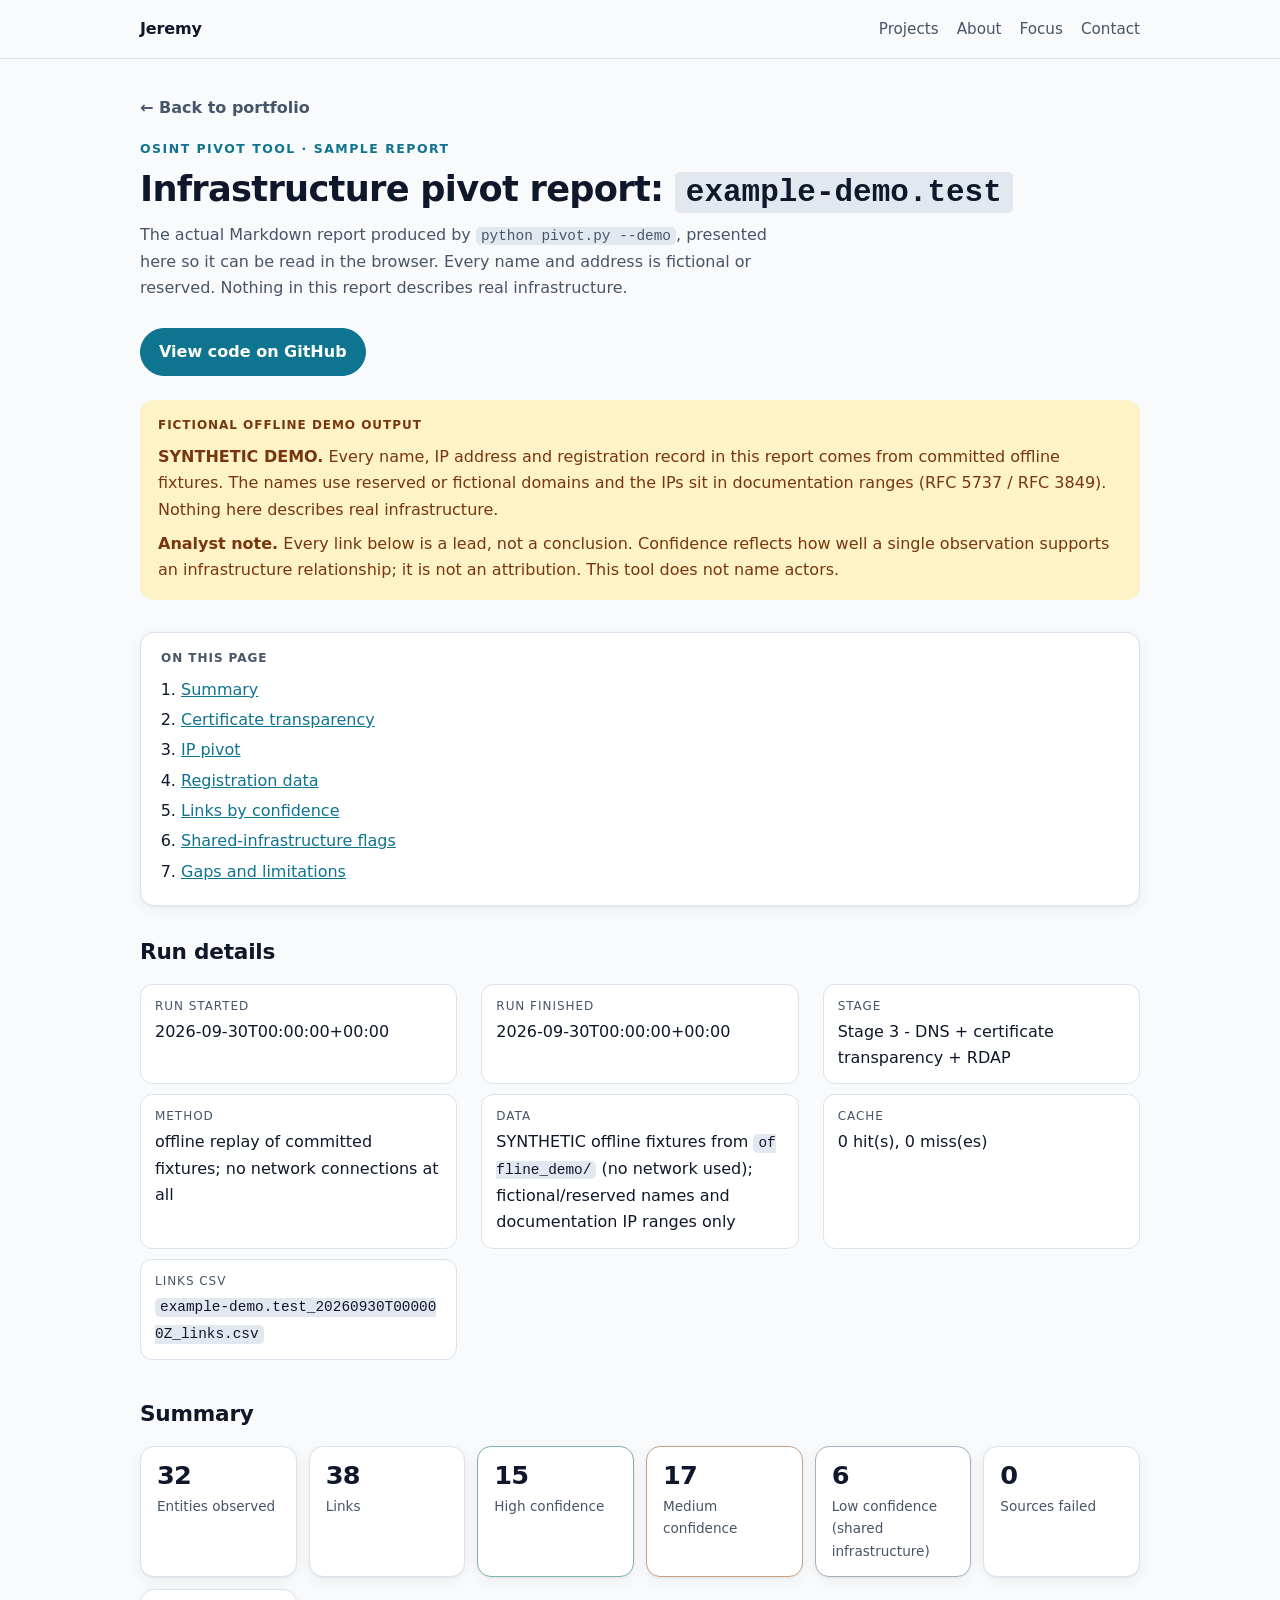
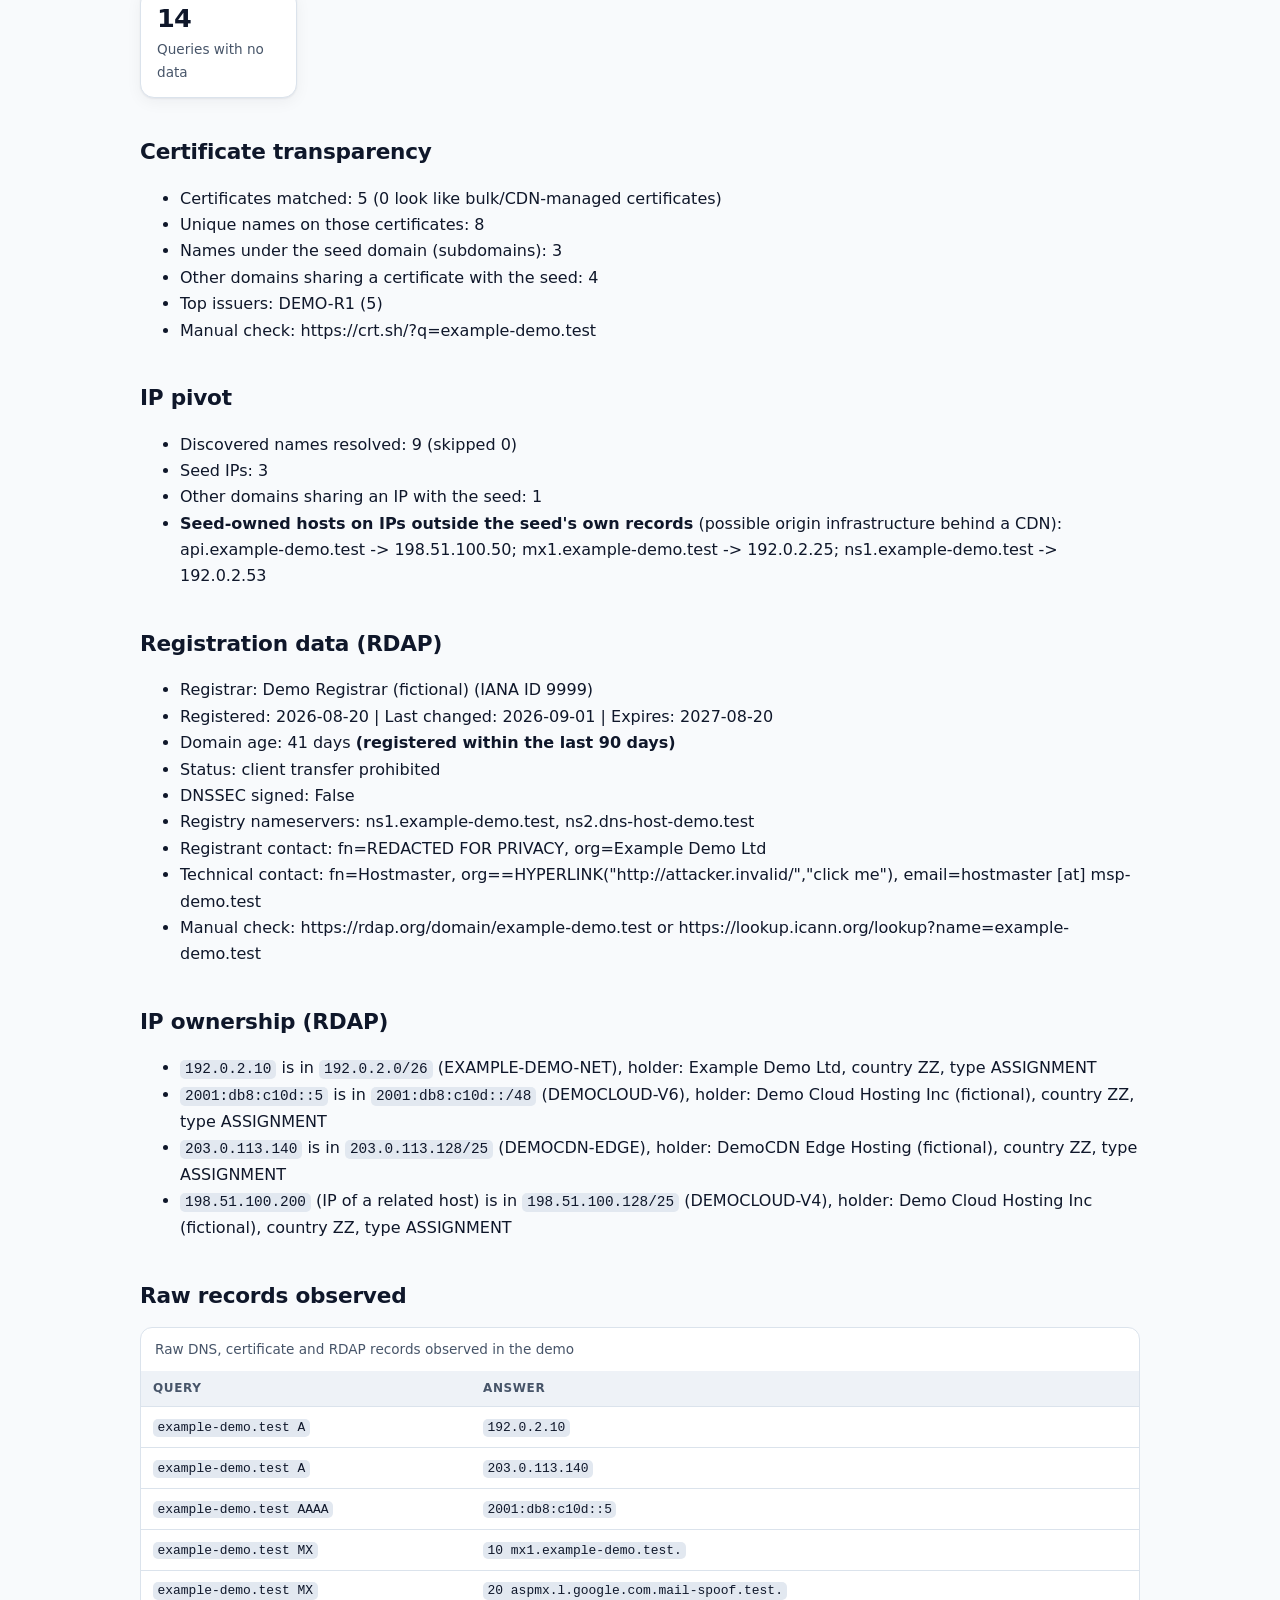
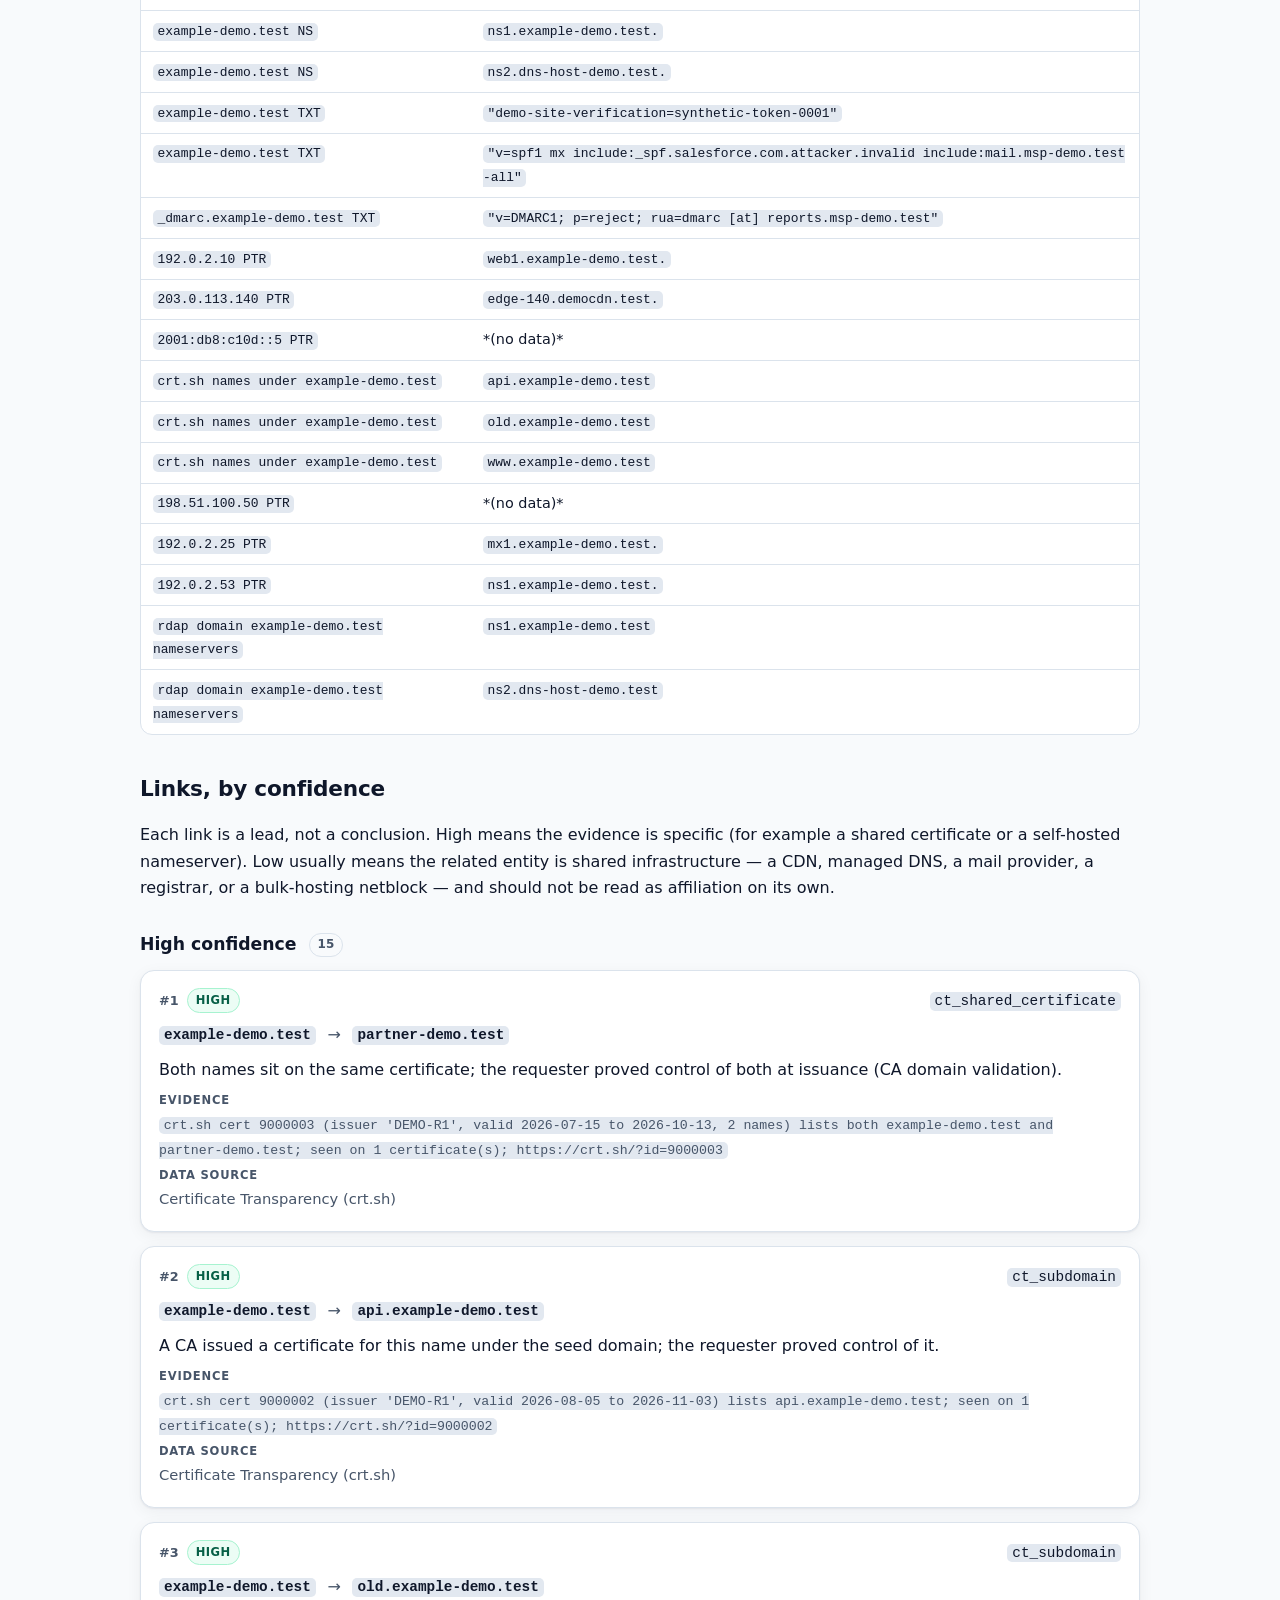
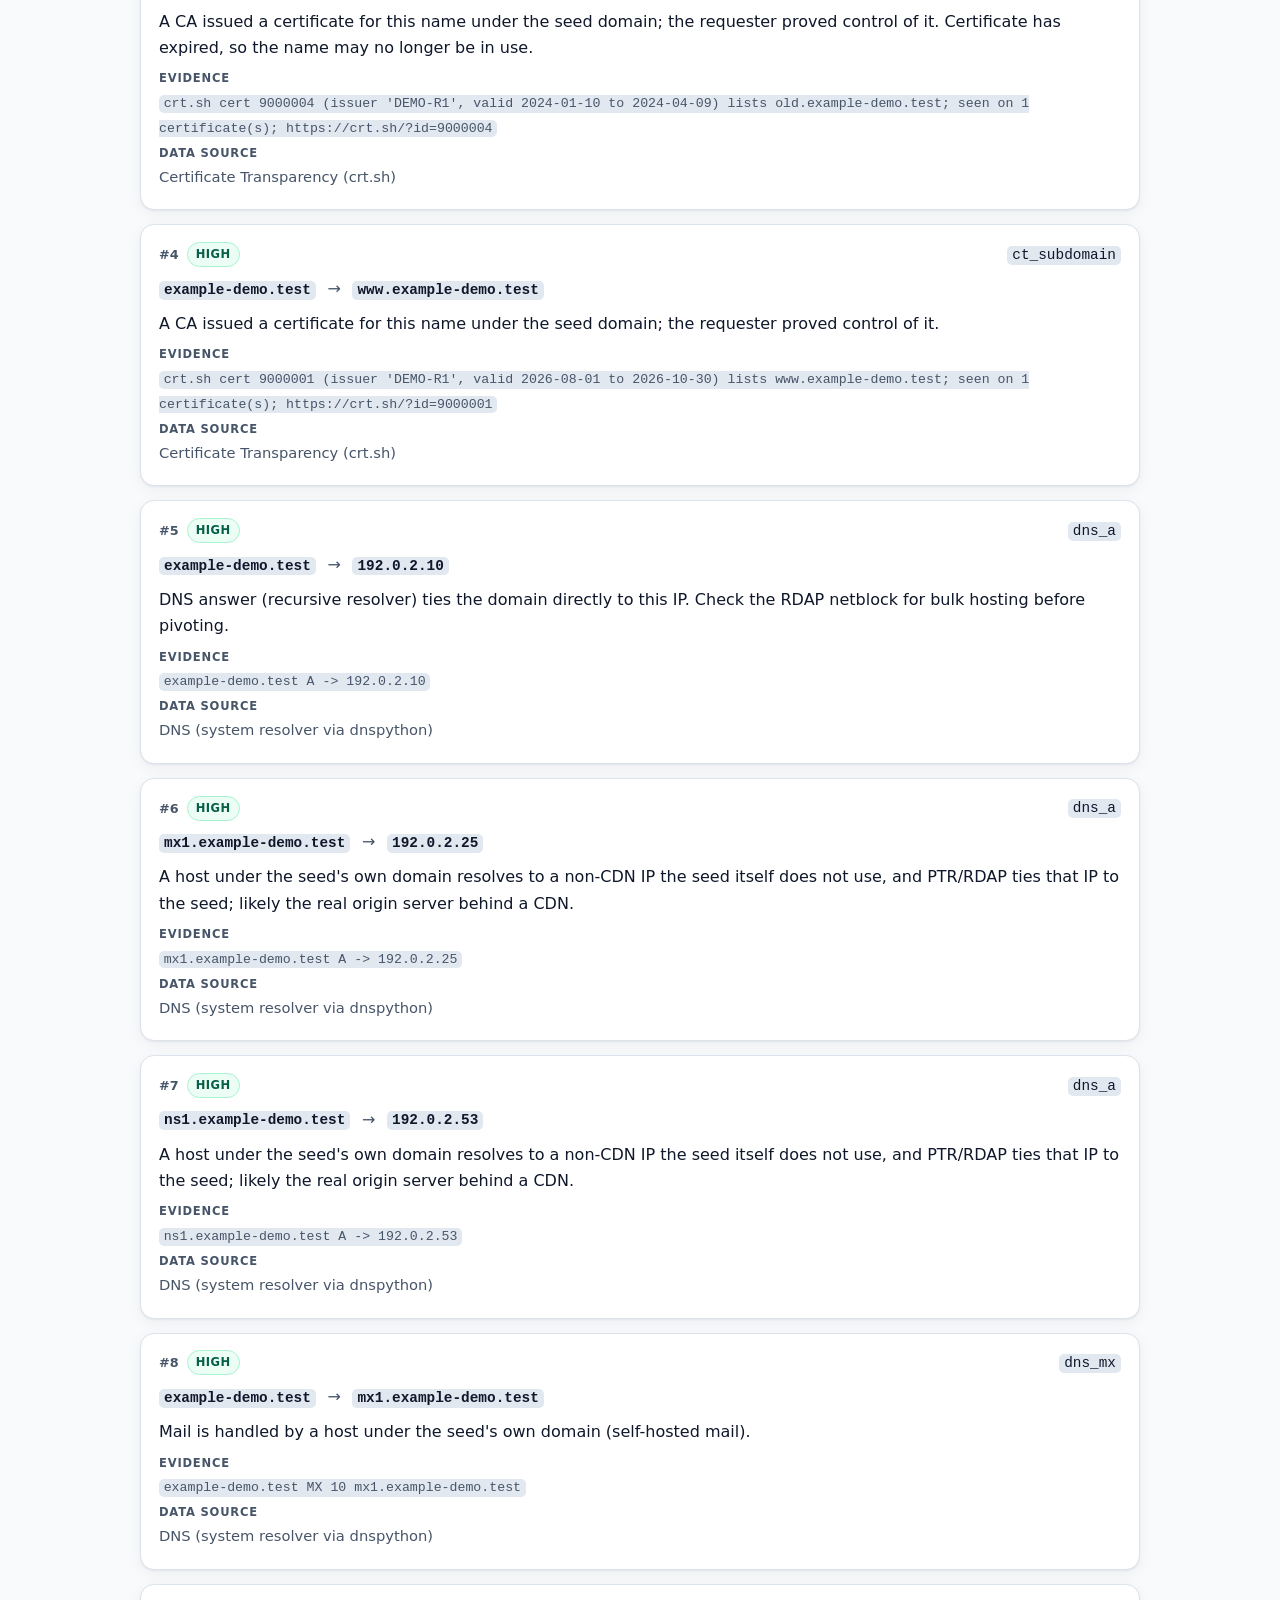
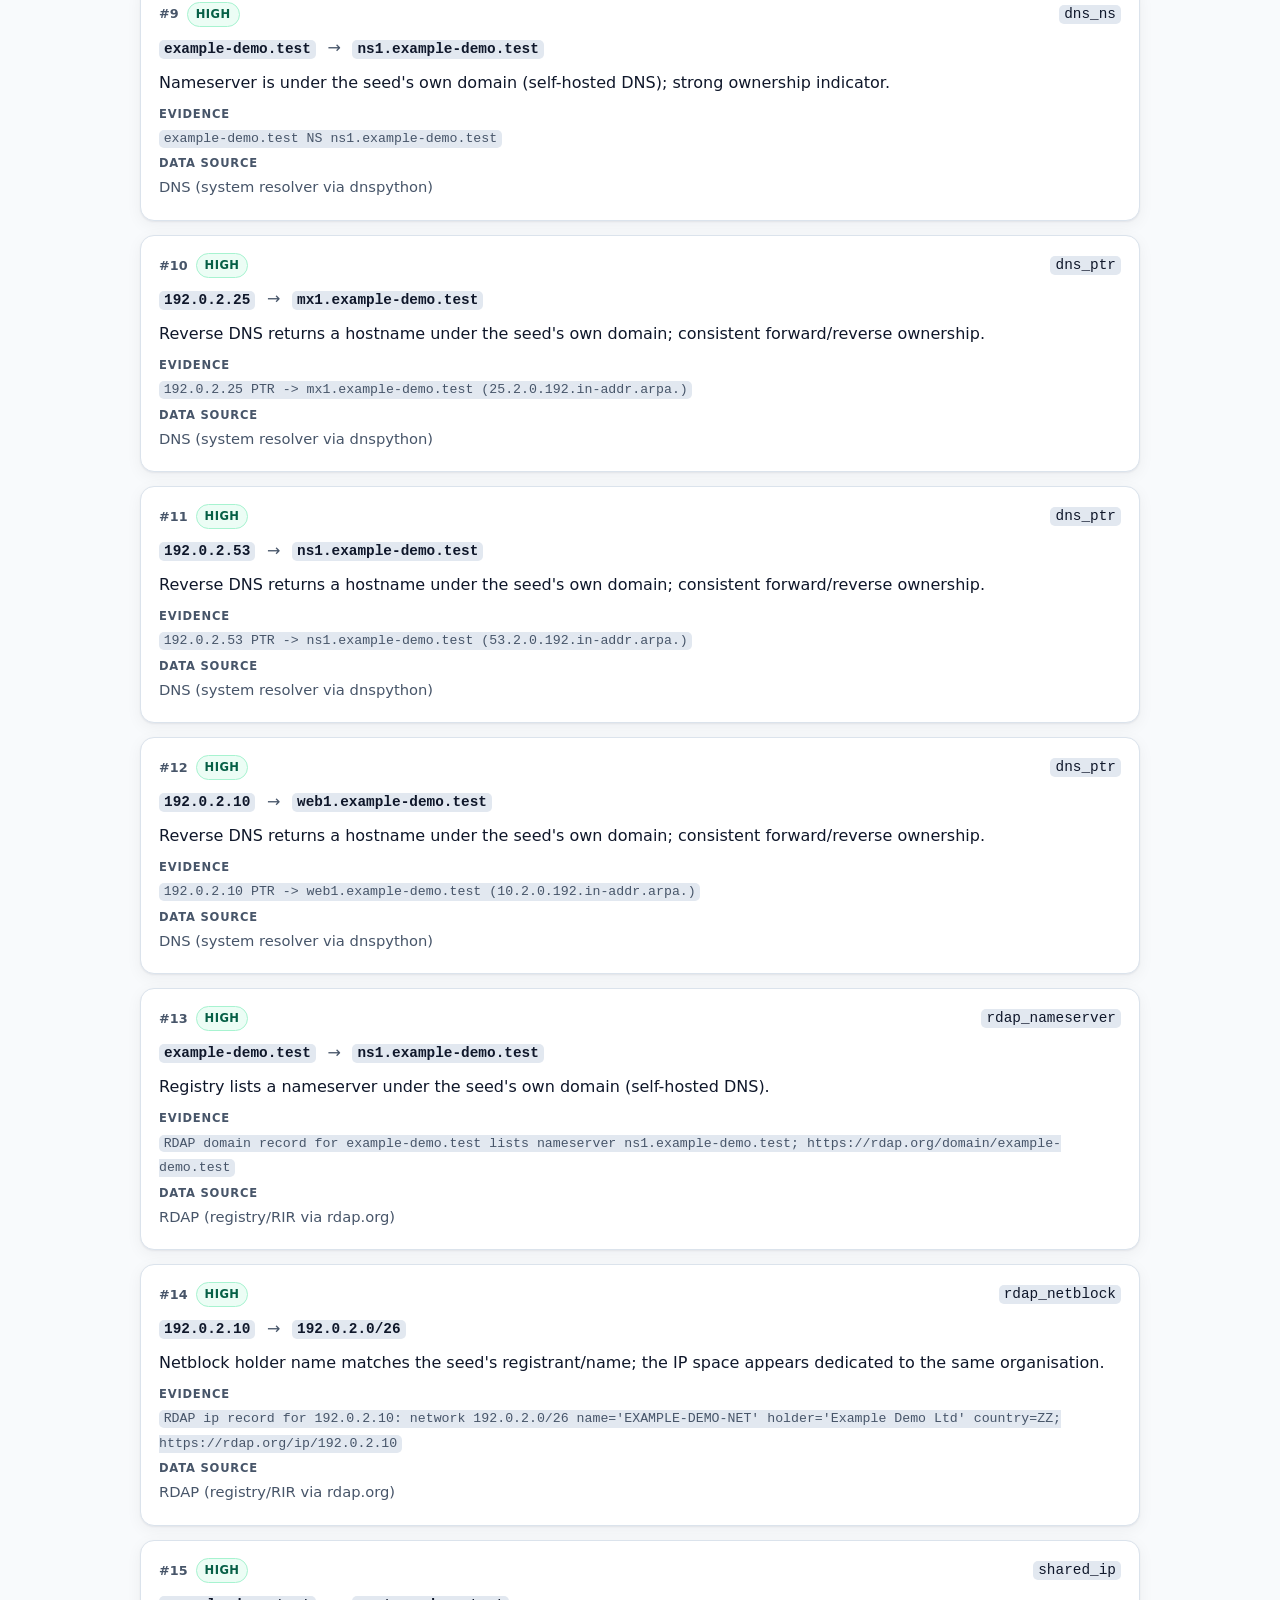
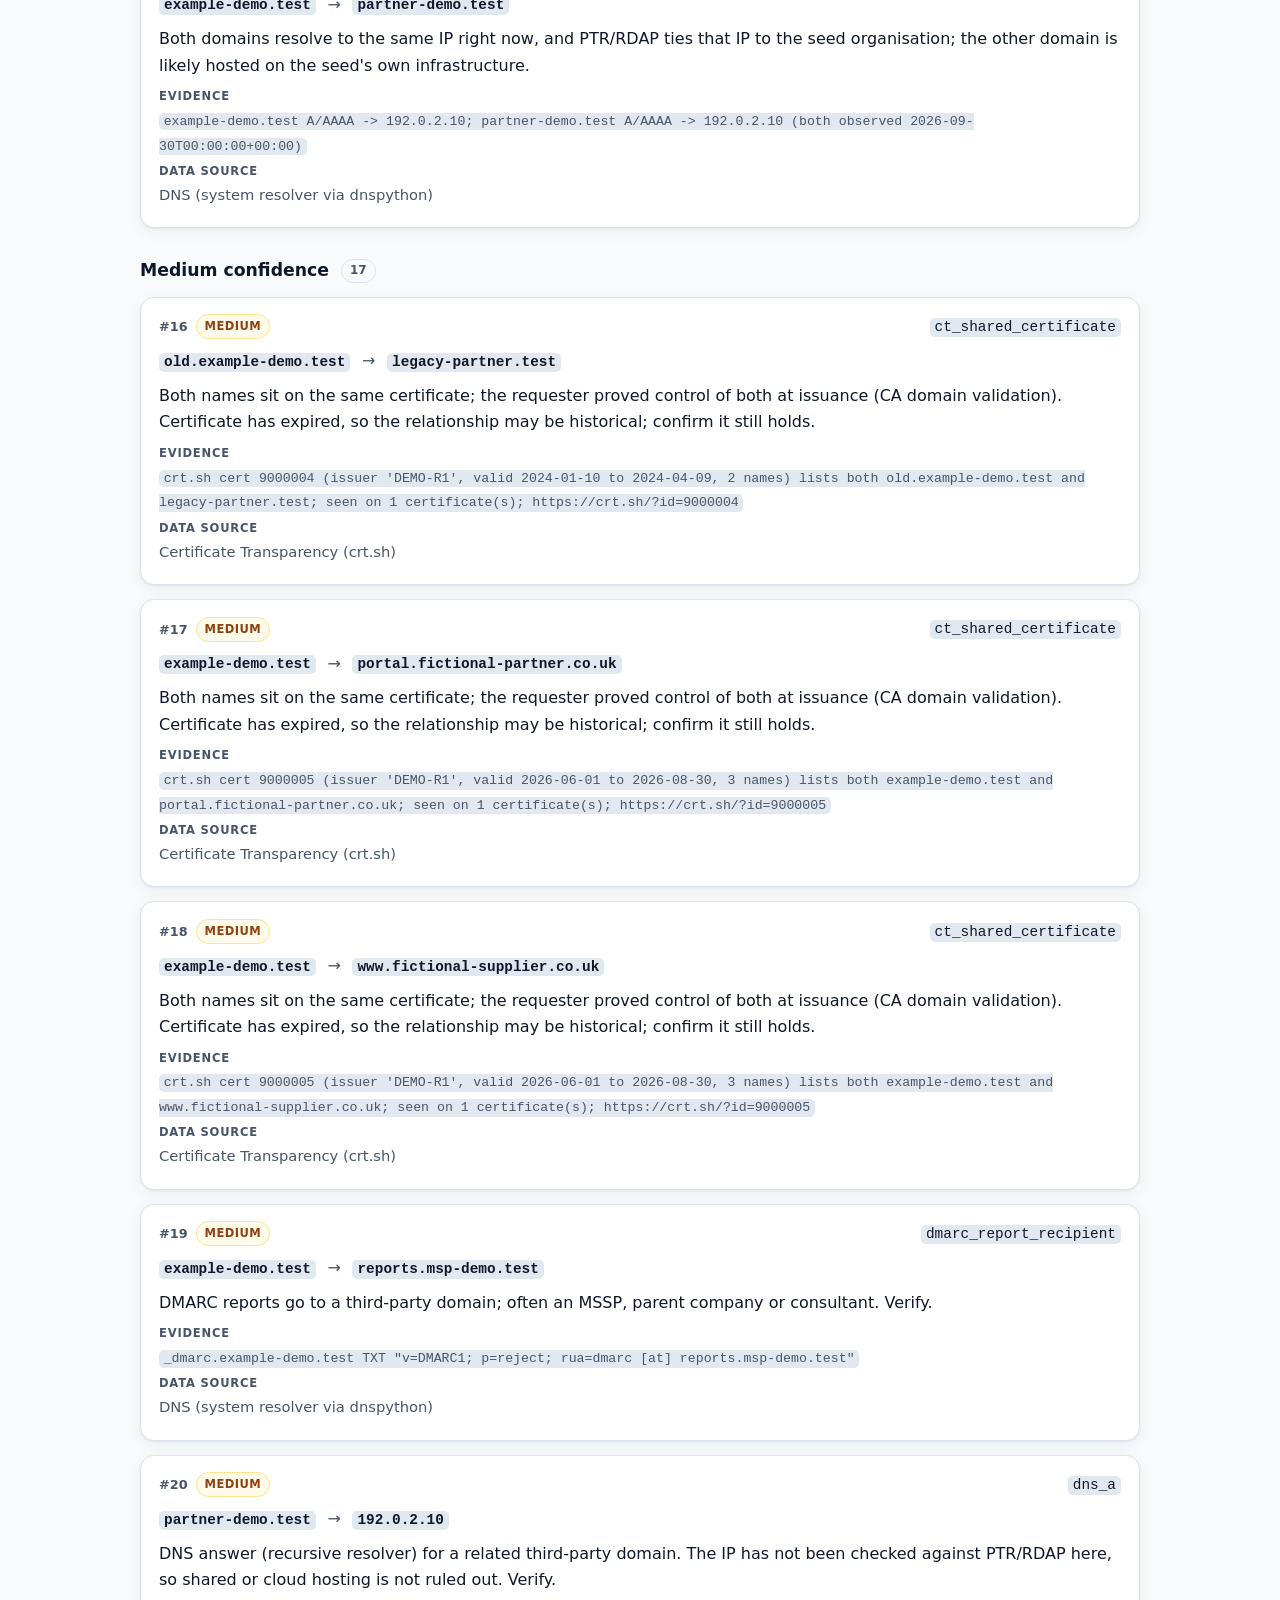
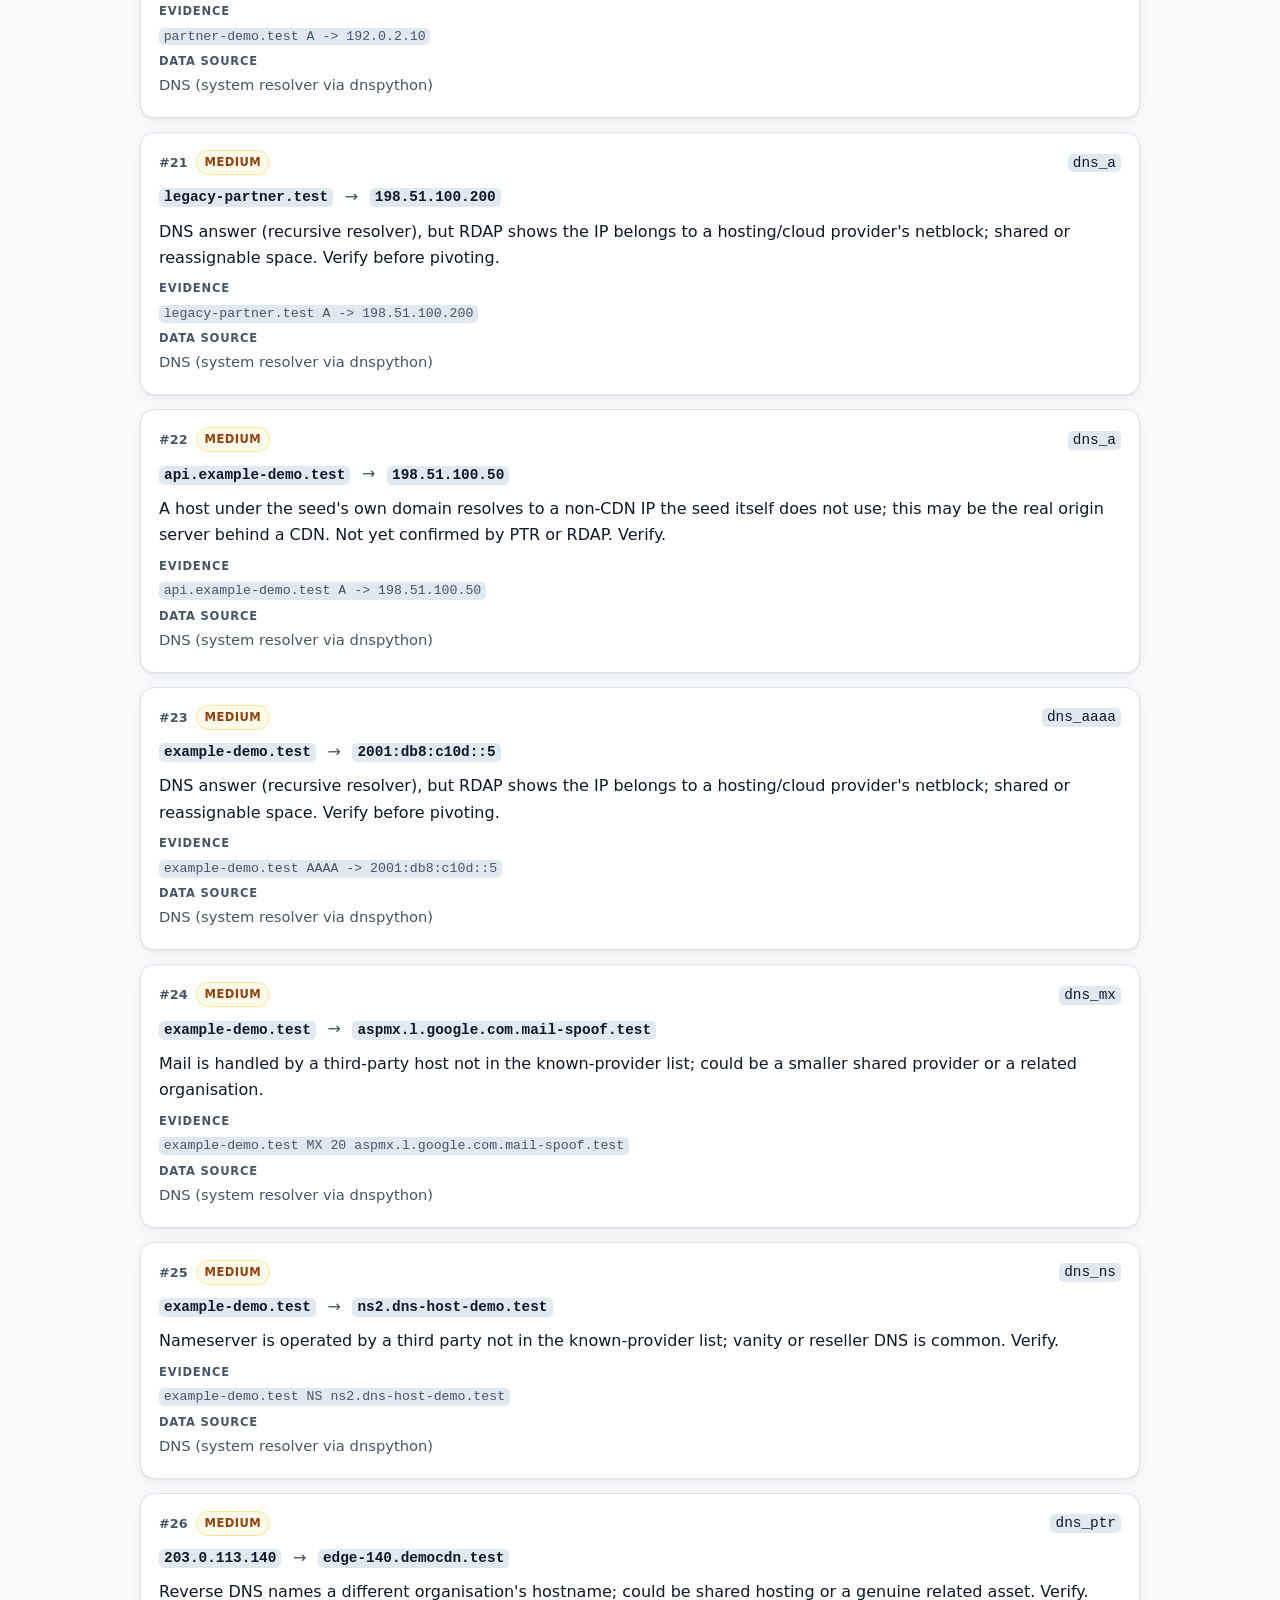
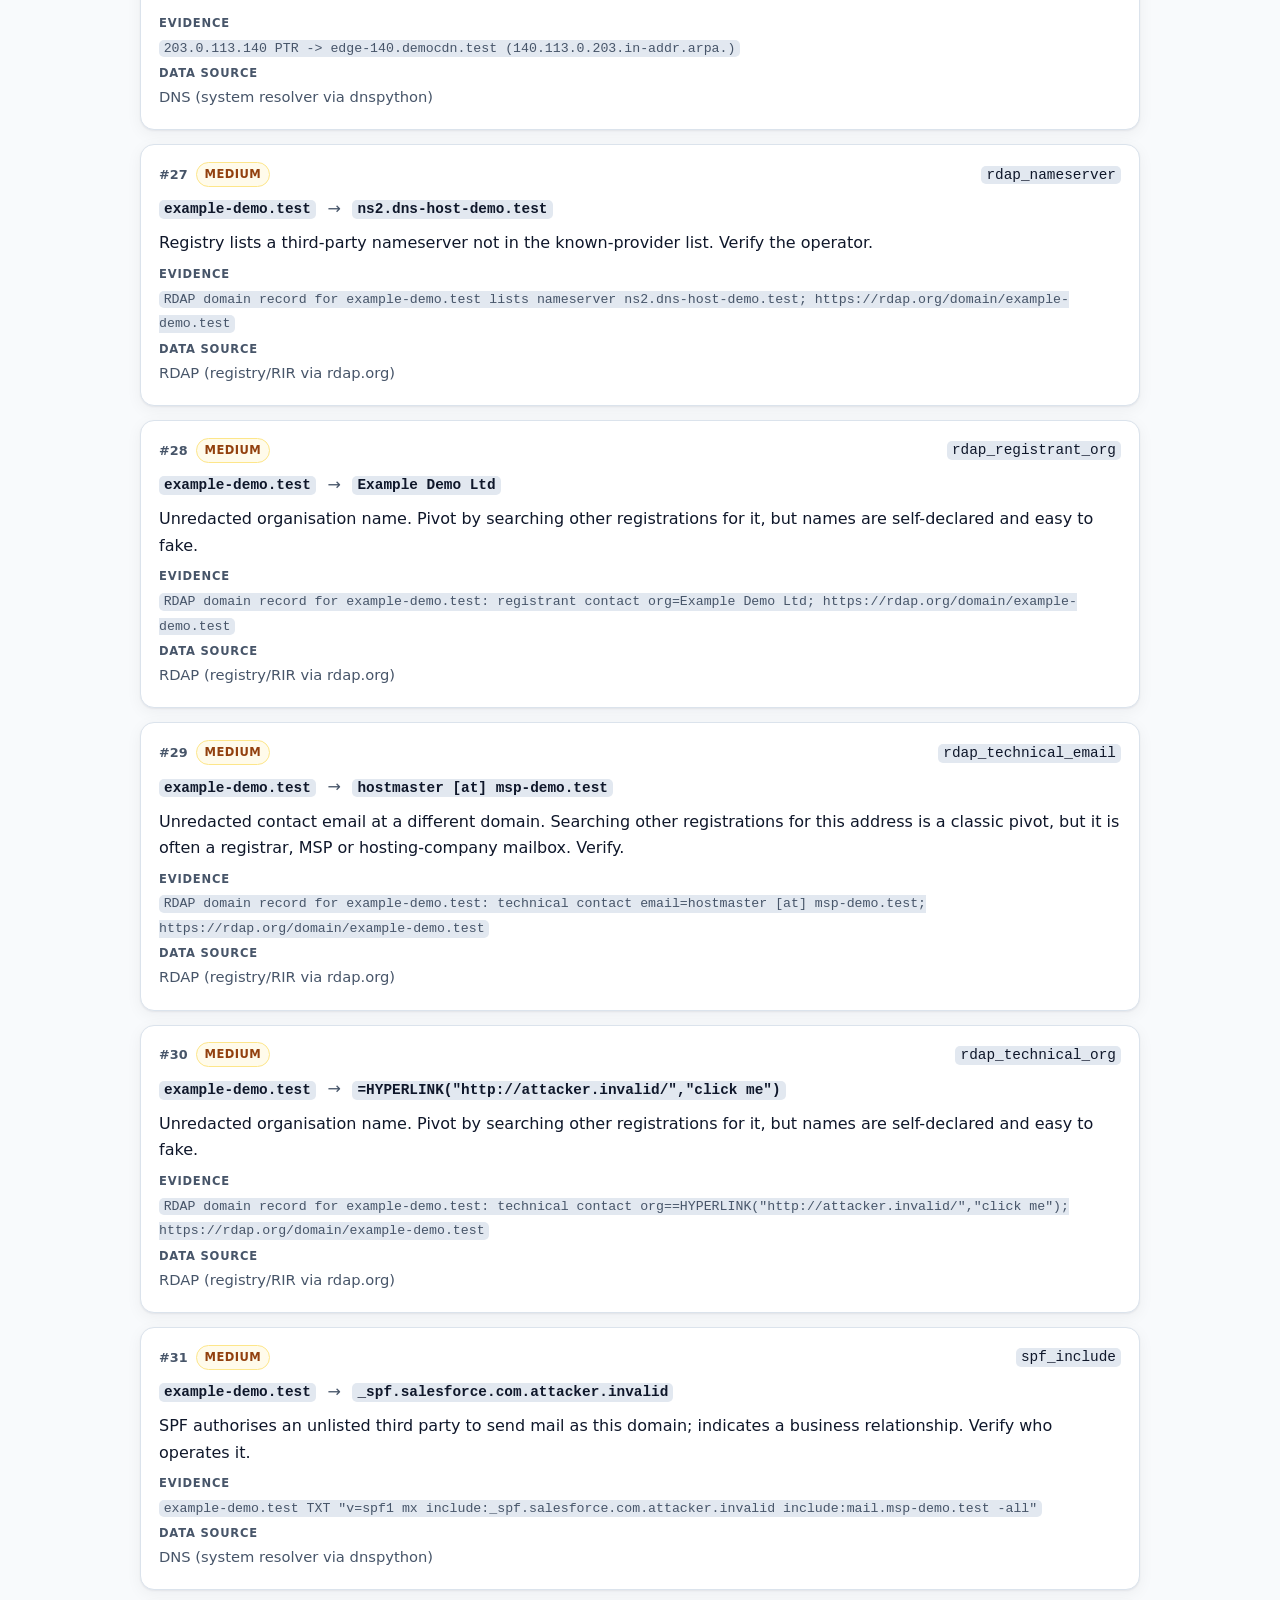
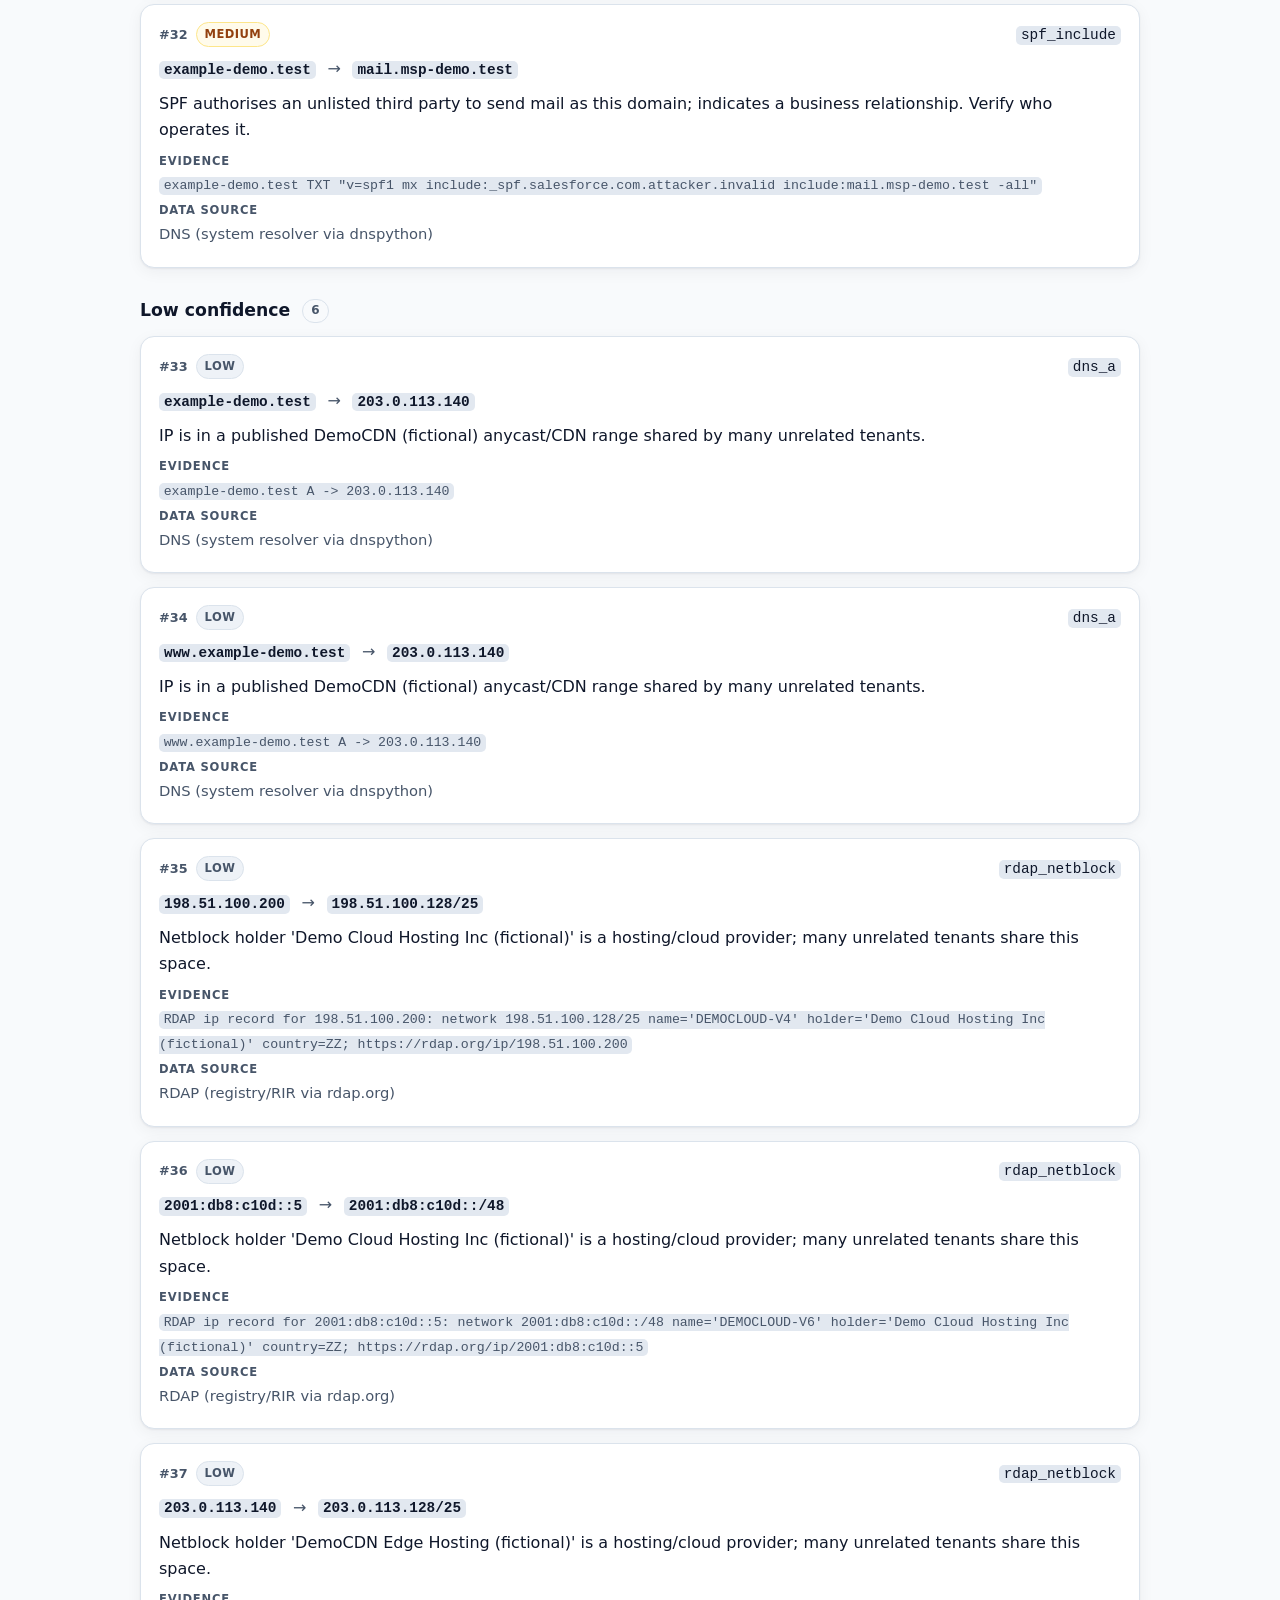
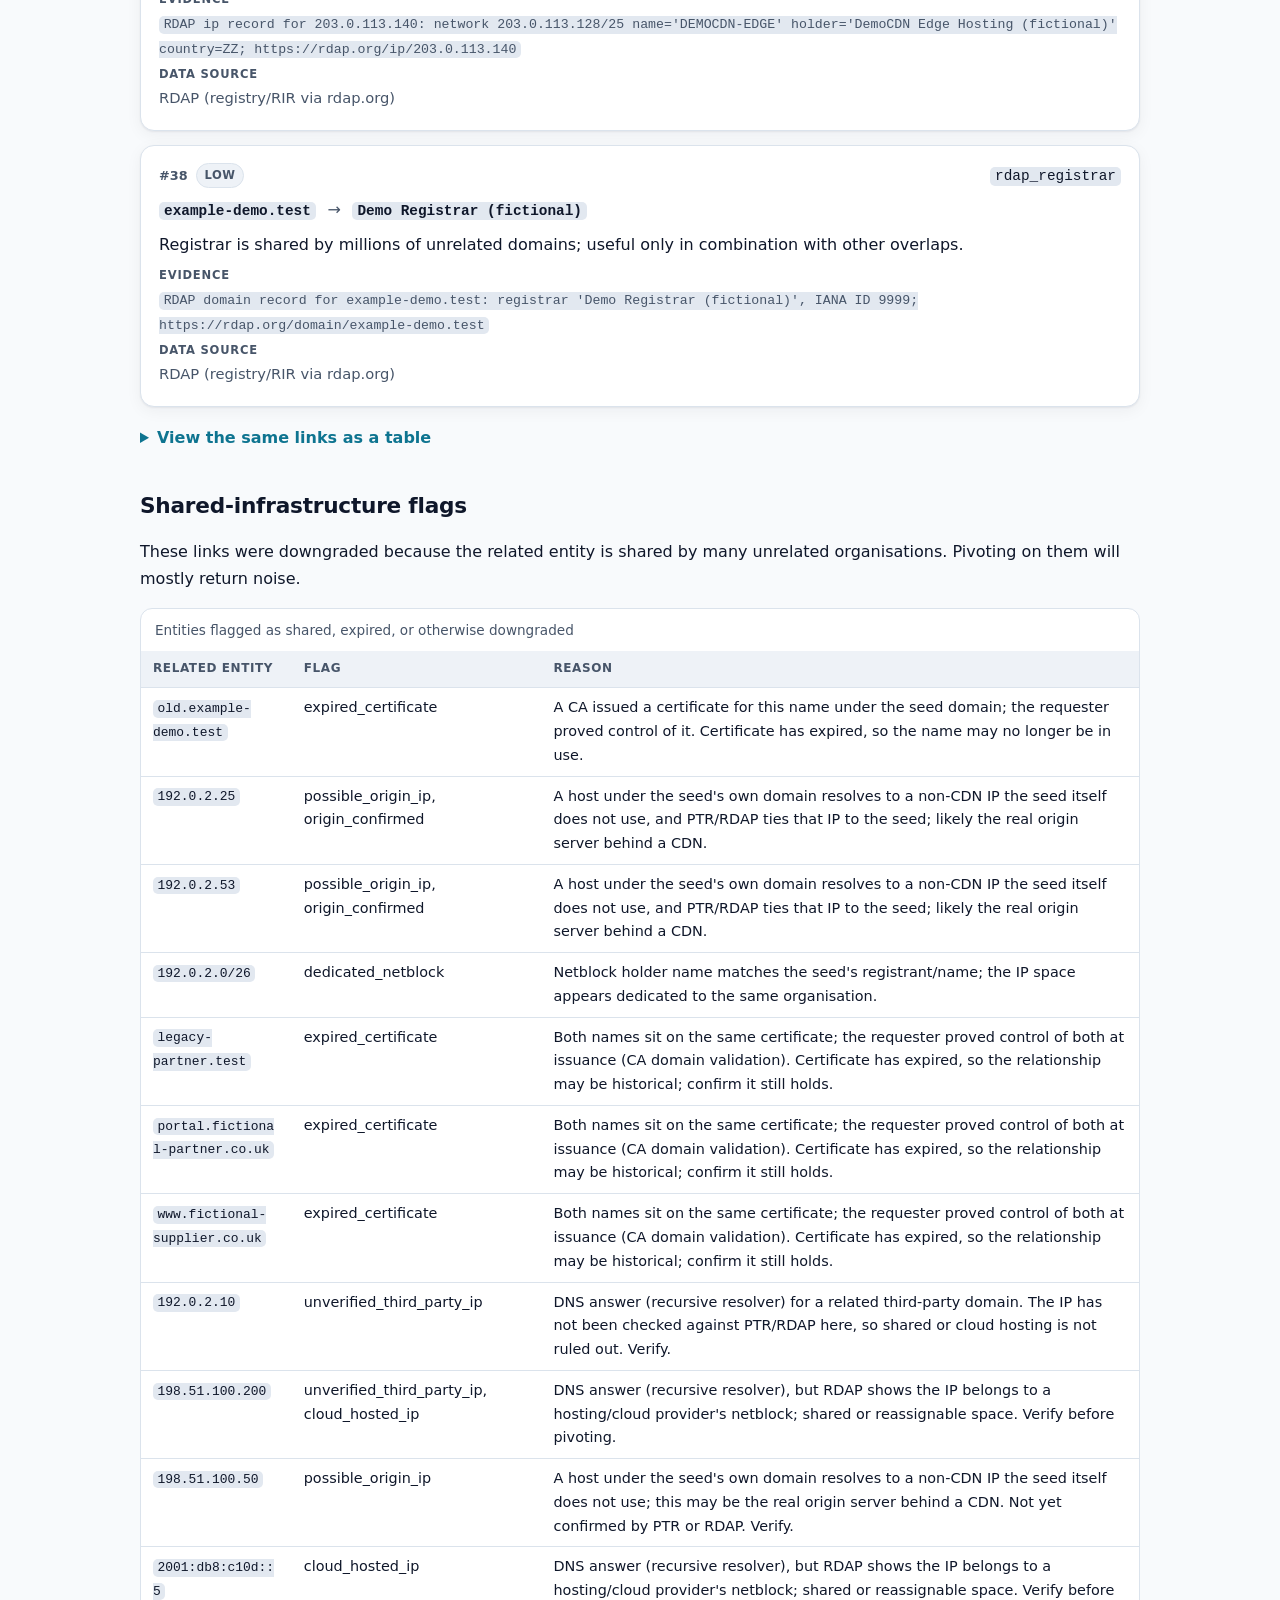
==== samples/pivot-tool-report.html @ b4d251ac "Lead the site with experience, a Brand Alert demo, and a readable Pivot report Rewrite the opening a" ====
<!doctype html>
<html lang="en-SG">
<head>
<meta charset="utf-8">
<meta name="viewport" content="width=device-width, initial-scale=1">
<title>OSINT Pivot Tool — fictional demo report | Jeremy</title>
<meta name="description" content="Fictional offline demo report from the OSINT Pivot Tool, starting at example-demo.test. Shows evidence-rated links, confidence, and collection gaps. No live or real-world infrastructure.">
<meta name="color-scheme" content="light dark">
<meta name="robots" content="noindex">
<link rel="stylesheet" href="../style.css">
</head>
<body class="report-page">
<a class="skip" href="#main">Skip to content</a>
<header class="site-header">
  <nav class="wrap nav" aria-label="Main">
    <a class="brand" href="../index.html">Jeremy</a>
    <ul>
      <li><a href="../index.html#projects">Projects</a></li>
      <li><a href="../index.html#about">About</a></li>
      <li><a href="../index.html#focus">Focus</a></li>
      <li><a href="../index.html#contact">Contact</a></li>
    </ul>
  </nav>
</header>
<main id="main">
  <header class="report-hero wrap">
    <p class="back"><a href="../index.html#projects">← Back to portfolio</a></p>
    <p class="eyebrow">OSINT Pivot Tool · sample report</p>
    <h1>Infrastructure pivot report: <code>example-demo.test</code></h1>
    <p class="lede">The actual Markdown report produced by <code>python pivot.py --demo</code>, presented here so it can be read in the browser. Every name and address is fictional or reserved. Nothing in this report describes real infrastructure.</p>
    <div class="cta">
      <a class="btn primary" href="https://github.com/N3bula04/osint-pivot-tool" rel="noopener">View code on GitHub</a>
    </div>
  </header>
  <div class="wrap report-body">
    <aside class='banner' role='note'><p class='banner-label'>Fictional offline demo output</p><p><strong>SYNTHETIC DEMO.</strong> Every name, IP address and registration record in this report comes from committed offline fixtures. The names use reserved or fictional domains and the IPs sit in documentation ranges (RFC 5737 / RFC 3849). Nothing here describes real infrastructure.</p><p><strong>Analyst note.</strong> Every link below is a lead, not a conclusion. Confidence reflects how well a single observation supports an infrastructure relationship; it is not an attribution. This tool does not name actors.</p></aside>
    
<nav class="toc" aria-label="Report sections">
  <p>On this page</p>
  <ol>
    <li><a href="#summary">Summary</a></li>
    <li><a href="#certificate-transparency">Certificate transparency</a></li>
    <li><a href="#ip-pivot">IP pivot</a></li>
    <li><a href="#registration-data">Registration data</a></li>
    <li><a href="#links">Links by confidence</a></li>
    <li><a href="#shared">Shared-infrastructure flags</a></li>
    <li><a href="#gaps">Gaps and limitations</a></li>
  </ol>
</nav>

    
<section id='meta'>
<h2>Run details</h2>
<dl class='meta-list'>
<div><dt>Run started</dt><dd>2026-09-30T00:00:00+00:00</dd></div>
<div><dt>Run finished</dt><dd>2026-09-30T00:00:00+00:00</dd></div>
<div><dt>Stage</dt><dd>Stage 3 - DNS + certificate transparency + RDAP</dd></div>
<div><dt>Method</dt><dd>offline replay of committed fixtures; no network connections at all</dd></div>
<div><dt>Data</dt><dd>SYNTHETIC offline fixtures from <code>offline_demo/</code> (no network used); fictional/reserved names and documentation IP ranges only</dd></div>
<div><dt>Cache</dt><dd>0 hit(s), 0 miss(es)</dd></div>
<div><dt>Links CSV</dt><dd><code>example-demo.test_20260930T000000Z_links.csv</code></dd></div>
</dl>
</section>
<section id='summary'>
<h2>Summary</h2>
<div class='stats'>
<div class='stat'><p class='stat-value'>32</p><p class='stat-label'>Entities observed</p></div>
<div class='stat'><p class='stat-value'>38</p><p class='stat-label'>Links</p></div>
<div class='stat high'><p class='stat-value'>15</p><p class='stat-label'>High confidence</p></div>
<div class='stat medium'><p class='stat-value'>17</p><p class='stat-label'>Medium confidence</p></div>
<div class='stat low'><p class='stat-value'>6</p><p class='stat-label'>Low confidence (shared infrastructure)</p></div>
<div class='stat'><p class='stat-value'>0</p><p class='stat-label'>Sources failed</p></div>
<div class='stat'><p class='stat-value'>14</p><p class='stat-label'>Queries with no data</p></div>
</div>
</section>
<section id='certificate-transparency'>
<h2>Certificate transparency</h2>
<ul>
<li>Certificates matched: 5 (0 look like bulk/CDN-managed certificates)</li>
<li>Unique names on those certificates: 8</li>
<li>Names under the seed domain (subdomains): 3</li>
<li>Other domains sharing a certificate with the seed: 4</li>
<li>Top issuers: DEMO-R1 (5)</li>
<li>Manual check: https://crt.sh/?q=example-demo.test</li>
</ul>
</section>
<section id='ip-pivot'>
<h2>IP pivot</h2>
<ul>
<li>Discovered names resolved: 9 (skipped 0)</li>
<li>Seed IPs: 3</li>
<li>Other domains sharing an IP with the seed: 1</li>
<li><strong>Seed-owned hosts on IPs outside the seed&#x27;s own records</strong> (possible origin infrastructure behind a CDN): api.example-demo.test -&gt; 198.51.100.50; mx1.example-demo.test -&gt; 192.0.2.25; ns1.example-demo.test -&gt; 192.0.2.53</li>
</ul>
</section>
<section id='registration-data'>
<h2>Registration data (RDAP)</h2>
<ul>
<li>Registrar: Demo Registrar (fictional) (IANA ID 9999)</li>
<li>Registered: 2026-08-20 | Last changed: 2026-09-01 | Expires: 2027-08-20</li>
<li>Domain age: 41 days  <strong>(registered within the last 90 days)</strong></li>
<li>Status: client transfer prohibited</li>
<li>DNSSEC signed: False</li>
<li>Registry nameservers: ns1.example-demo.test, ns2.dns-host-demo.test</li>
<li>Registrant contact: fn=REDACTED FOR PRIVACY, org=Example Demo Ltd</li>
<li>Technical contact: fn=Hostmaster, org==HYPERLINK(&quot;http://attacker.invalid/&quot;,&quot;click me&quot;), email=hostmaster [at] msp-demo.test</li>
<li>Manual check: https://rdap.org/domain/example-demo.test or https://lookup.icann.org/lookup?name=example-demo.test</li>
</ul>
</section>
<section id='ip-ownership'>
<h2>IP ownership (RDAP)</h2>
<ul>
<li><code>192.0.2.10</code> is in <code>192.0.2.0/26</code> (EXAMPLE-DEMO-NET), holder: Example Demo Ltd, country ZZ, type ASSIGNMENT</li>
<li><code>2001:db8:c10d::5</code> is in <code>2001:db8:c10d::/48</code> (DEMOCLOUD-V6), holder: Demo Cloud Hosting Inc (fictional), country ZZ, type ASSIGNMENT</li>
<li><code>203.0.113.140</code> is in <code>203.0.113.128/25</code> (DEMOCDN-EDGE), holder: DemoCDN Edge Hosting (fictional), country ZZ, type ASSIGNMENT</li>
<li><code>198.51.100.200</code> (IP of a related host) is in <code>198.51.100.128/25</code> (DEMOCLOUD-V4), holder: Demo Cloud Hosting Inc (fictional), country ZZ, type ASSIGNMENT</li>
</ul>
</section>
<section id='records'>
<h2>Raw records observed</h2>
<div class='table-wrap' tabindex='0'><table><caption>Raw DNS, certificate and RDAP records observed in the demo</caption><thead><tr><th scope='col'>Query</th><th scope='col'>Answer</th></tr></thead><tbody><tr><td data-label='Query'><code>example-demo.test A</code></td><td data-label='Answer'><code>192.0.2.10</code></td></tr><tr><td data-label='Query'><code>example-demo.test A</code></td><td data-label='Answer'><code>203.0.113.140</code></td></tr><tr><td data-label='Query'><code>example-demo.test AAAA</code></td><td data-label='Answer'><code>2001:db8:c10d::5</code></td></tr><tr><td data-label='Query'><code>example-demo.test MX</code></td><td data-label='Answer'><code>10 mx1.example-demo.test.</code></td></tr><tr><td data-label='Query'><code>example-demo.test MX</code></td><td data-label='Answer'><code>20 aspmx.l.google.com.mail-spoof.test.</code></td></tr><tr><td data-label='Query'><code>example-demo.test NS</code></td><td data-label='Answer'><code>ns1.example-demo.test.</code></td></tr><tr><td data-label='Query'><code>example-demo.test NS</code></td><td data-label='Answer'><code>ns2.dns-host-demo.test.</code></td></tr><tr><td data-label='Query'><code>example-demo.test TXT</code></td><td data-label='Answer'><code>&quot;demo-site-verification=synthetic-token-0001&quot;</code></td></tr><tr><td data-label='Query'><code>example-demo.test TXT</code></td><td data-label='Answer'><code>&quot;v=spf1 mx include:_spf.salesforce.com.attacker.invalid include:mail.msp-demo.test -all&quot;</code></td></tr><tr><td data-label='Query'><code>_dmarc.example-demo.test TXT</code></td><td data-label='Answer'><code>&quot;v=DMARC1; p=reject; rua=dmarc [at] reports.msp-demo.test&quot;</code></td></tr><tr><td data-label='Query'><code>192.0.2.10 PTR</code></td><td data-label='Answer'><code>web1.example-demo.test.</code></td></tr><tr><td data-label='Query'><code>203.0.113.140 PTR</code></td><td data-label='Answer'><code>edge-140.democdn.test.</code></td></tr><tr><td data-label='Query'><code>2001:db8:c10d::5 PTR</code></td><td data-label='Answer'>*(no data)*</td></tr><tr><td data-label='Query'><code>crt.sh names under example-demo.test</code></td><td data-label='Answer'><code>api.example-demo.test</code></td></tr><tr><td data-label='Query'><code>crt.sh names under example-demo.test</code></td><td data-label='Answer'><code>old.example-demo.test</code></td></tr><tr><td data-label='Query'><code>crt.sh names under example-demo.test</code></td><td data-label='Answer'><code>www.example-demo.test</code></td></tr><tr><td data-label='Query'><code>198.51.100.50 PTR</code></td><td data-label='Answer'>*(no data)*</td></tr><tr><td data-label='Query'><code>192.0.2.25 PTR</code></td><td data-label='Answer'><code>mx1.example-demo.test.</code></td></tr><tr><td data-label='Query'><code>192.0.2.53 PTR</code></td><td data-label='Answer'><code>ns1.example-demo.test.</code></td></tr><tr><td data-label='Query'><code>rdap domain example-demo.test nameservers</code></td><td data-label='Answer'><code>ns1.example-demo.test</code></td></tr><tr><td data-label='Query'><code>rdap domain example-demo.test nameservers</code></td><td data-label='Answer'><code>ns2.dns-host-demo.test</code></td></tr></tbody></table></div>
</section>
<section id='links'>
<h2>Links, by confidence</h2>
<p>Each link is a lead, not a conclusion. High means the evidence is specific (for example a shared certificate or a self-hosted nameserver). Low usually means the related entity is shared infrastructure — a CDN, managed DNS, a mail provider, a registrar, or a bulk-hosting netblock — and should not be read as affiliation on its own.</p>
<div class='links'>
<h3 id='links-high'>High confidence <span class='count'>15</span></h3>
<div class='link-grid' data-confidence='high'>

<article class="link-card">
  <header>
    <span class="link-num">#1</span>
    <span class="conf high">High</span>
    <span class="link-type"><code>ct_shared_certificate</code></span>
  </header>
  <p class="link-entities"><span class="from"><code>example-demo.test</code></span> <span class="arrow" aria-hidden="true">→</span> <span class="to"><code>partner-demo.test</code></span></p>
  <p class="link-reason">Both names sit on the same certificate; the requester proved control of both at issuance (CA domain validation).</p>
  <p class="link-evidence"><span class="k">Evidence</span> <code>crt.sh cert 9000003 (issuer &#x27;DEMO-R1&#x27;, valid 2026-07-15 to 2026-10-13, 2 names) lists both example-demo.test and partner-demo.test; seen on 1 certificate(s); https://crt.sh/?id=9000003</code></p>
  <p class="link-source"><span class="k">Data source</span> Certificate Transparency (crt.sh)</p>
</article>

<article class="link-card">
  <header>
    <span class="link-num">#2</span>
    <span class="conf high">High</span>
    <span class="link-type"><code>ct_subdomain</code></span>
  </header>
  <p class="link-entities"><span class="from"><code>example-demo.test</code></span> <span class="arrow" aria-hidden="true">→</span> <span class="to"><code>api.example-demo.test</code></span></p>
  <p class="link-reason">A CA issued a certificate for this name under the seed domain; the requester proved control of it.</p>
  <p class="link-evidence"><span class="k">Evidence</span> <code>crt.sh cert 9000002 (issuer &#x27;DEMO-R1&#x27;, valid 2026-08-05 to 2026-11-03) lists api.example-demo.test; seen on 1 certificate(s); https://crt.sh/?id=9000002</code></p>
  <p class="link-source"><span class="k">Data source</span> Certificate Transparency (crt.sh)</p>
</article>

<article class="link-card">
  <header>
    <span class="link-num">#3</span>
    <span class="conf high">High</span>
    <span class="link-type"><code>ct_subdomain</code></span>
  </header>
  <p class="link-entities"><span class="from"><code>example-demo.test</code></span> <span class="arrow" aria-hidden="true">→</span> <span class="to"><code>old.example-demo.test</code></span></p>
  <p class="link-reason">A CA issued a certificate for this name under the seed domain; the requester proved control of it. Certificate has expired, so the name may no longer be in use.</p>
  <p class="link-evidence"><span class="k">Evidence</span> <code>crt.sh cert 9000004 (issuer &#x27;DEMO-R1&#x27;, valid 2024-01-10 to 2024-04-09) lists old.example-demo.test; seen on 1 certificate(s); https://crt.sh/?id=9000004</code></p>
  <p class="link-source"><span class="k">Data source</span> Certificate Transparency (crt.sh)</p>
</article>

<article class="link-card">
  <header>
    <span class="link-num">#4</span>
    <span class="conf high">High</span>
    <span class="link-type"><code>ct_subdomain</code></span>
  </header>
  <p class="link-entities"><span class="from"><code>example-demo.test</code></span> <span class="arrow" aria-hidden="true">→</span> <span class="to"><code>www.example-demo.test</code></span></p>
  <p class="link-reason">A CA issued a certificate for this name under the seed domain; the requester proved control of it.</p>
  <p class="link-evidence"><span class="k">Evidence</span> <code>crt.sh cert 9000001 (issuer &#x27;DEMO-R1&#x27;, valid 2026-08-01 to 2026-10-30) lists www.example-demo.test; seen on 1 certificate(s); https://crt.sh/?id=9000001</code></p>
  <p class="link-source"><span class="k">Data source</span> Certificate Transparency (crt.sh)</p>
</article>

<article class="link-card">
  <header>
    <span class="link-num">#5</span>
    <span class="conf high">High</span>
    <span class="link-type"><code>dns_a</code></span>
  </header>
  <p class="link-entities"><span class="from"><code>example-demo.test</code></span> <span class="arrow" aria-hidden="true">→</span> <span class="to"><code>192.0.2.10</code></span></p>
  <p class="link-reason">DNS answer (recursive resolver) ties the domain directly to this IP. Check the RDAP netblock for bulk hosting before pivoting.</p>
  <p class="link-evidence"><span class="k">Evidence</span> <code>example-demo.test A -&gt; 192.0.2.10</code></p>
  <p class="link-source"><span class="k">Data source</span> DNS (system resolver via dnspython)</p>
</article>

<article class="link-card">
  <header>
    <span class="link-num">#6</span>
    <span class="conf high">High</span>
    <span class="link-type"><code>dns_a</code></span>
  </header>
  <p class="link-entities"><span class="from"><code>mx1.example-demo.test</code></span> <span class="arrow" aria-hidden="true">→</span> <span class="to"><code>192.0.2.25</code></span></p>
  <p class="link-reason">A host under the seed&#x27;s own domain resolves to a non-CDN IP the seed itself does not use, and PTR/RDAP ties that IP to the seed; likely the real origin server behind a CDN.</p>
  <p class="link-evidence"><span class="k">Evidence</span> <code>mx1.example-demo.test A -&gt; 192.0.2.25</code></p>
  <p class="link-source"><span class="k">Data source</span> DNS (system resolver via dnspython)</p>
</article>

<article class="link-card">
  <header>
    <span class="link-num">#7</span>
    <span class="conf high">High</span>
    <span class="link-type"><code>dns_a</code></span>
  </header>
  <p class="link-entities"><span class="from"><code>ns1.example-demo.test</code></span> <span class="arrow" aria-hidden="true">→</span> <span class="to"><code>192.0.2.53</code></span></p>
  <p class="link-reason">A host under the seed&#x27;s own domain resolves to a non-CDN IP the seed itself does not use, and PTR/RDAP ties that IP to the seed; likely the real origin server behind a CDN.</p>
  <p class="link-evidence"><span class="k">Evidence</span> <code>ns1.example-demo.test A -&gt; 192.0.2.53</code></p>
  <p class="link-source"><span class="k">Data source</span> DNS (system resolver via dnspython)</p>
</article>

<article class="link-card">
  <header>
    <span class="link-num">#8</span>
    <span class="conf high">High</span>
    <span class="link-type"><code>dns_mx</code></span>
  </header>
  <p class="link-entities"><span class="from"><code>example-demo.test</code></span> <span class="arrow" aria-hidden="true">→</span> <span class="to"><code>mx1.example-demo.test</code></span></p>
  <p class="link-reason">Mail is handled by a host under the seed&#x27;s own domain (self-hosted mail).</p>
  <p class="link-evidence"><span class="k">Evidence</span> <code>example-demo.test MX 10 mx1.example-demo.test</code></p>
  <p class="link-source"><span class="k">Data source</span> DNS (system resolver via dnspython)</p>
</article>

<article class="link-card">
  <header>
    <span class="link-num">#9</span>
    <span class="conf high">High</span>
    <span class="link-type"><code>dns_ns</code></span>
  </header>
  <p class="link-entities"><span class="from"><code>example-demo.test</code></span> <span class="arrow" aria-hidden="true">→</span> <span class="to"><code>ns1.example-demo.test</code></span></p>
  <p class="link-reason">Nameserver is under the seed&#x27;s own domain (self-hosted DNS); strong ownership indicator.</p>
  <p class="link-evidence"><span class="k">Evidence</span> <code>example-demo.test NS ns1.example-demo.test</code></p>
  <p class="link-source"><span class="k">Data source</span> DNS (system resolver via dnspython)</p>
</article>

<article class="link-card">
  <header>
    <span class="link-num">#10</span>
    <span class="conf high">High</span>
    <span class="link-type"><code>dns_ptr</code></span>
  </header>
  <p class="link-entities"><span class="from"><code>192.0.2.25</code></span> <span class="arrow" aria-hidden="true">→</span> <span class="to"><code>mx1.example-demo.test</code></span></p>
  <p class="link-reason">Reverse DNS returns a hostname under the seed&#x27;s own domain; consistent forward/reverse ownership.</p>
  <p class="link-evidence"><span class="k">Evidence</span> <code>192.0.2.25 PTR -&gt; mx1.example-demo.test  (25.2.0.192.in-addr.arpa.)</code></p>
  <p class="link-source"><span class="k">Data source</span> DNS (system resolver via dnspython)</p>
</article>

<article class="link-card">
  <header>
    <span class="link-num">#11</span>
    <span class="conf high">High</span>
    <span class="link-type"><code>dns_ptr</code></span>
  </header>
  <p class="link-entities"><span class="from"><code>192.0.2.53</code></span> <span class="arrow" aria-hidden="true">→</span> <span class="to"><code>ns1.example-demo.test</code></span></p>
  <p class="link-reason">Reverse DNS returns a hostname under the seed&#x27;s own domain; consistent forward/reverse ownership.</p>
  <p class="link-evidence"><span class="k">Evidence</span> <code>192.0.2.53 PTR -&gt; ns1.example-demo.test  (53.2.0.192.in-addr.arpa.)</code></p>
  <p class="link-source"><span class="k">Data source</span> DNS (system resolver via dnspython)</p>
</article>

<article class="link-card">
  <header>
    <span class="link-num">#12</span>
    <span class="conf high">High</span>
    <span class="link-type"><code>dns_ptr</code></span>
  </header>
  <p class="link-entities"><span class="from"><code>192.0.2.10</code></span> <span class="arrow" aria-hidden="true">→</span> <span class="to"><code>web1.example-demo.test</code></span></p>
  <p class="link-reason">Reverse DNS returns a hostname under the seed&#x27;s own domain; consistent forward/reverse ownership.</p>
  <p class="link-evidence"><span class="k">Evidence</span> <code>192.0.2.10 PTR -&gt; web1.example-demo.test  (10.2.0.192.in-addr.arpa.)</code></p>
  <p class="link-source"><span class="k">Data source</span> DNS (system resolver via dnspython)</p>
</article>

<article class="link-card">
  <header>
    <span class="link-num">#13</span>
    <span class="conf high">High</span>
    <span class="link-type"><code>rdap_nameserver</code></span>
  </header>
  <p class="link-entities"><span class="from"><code>example-demo.test</code></span> <span class="arrow" aria-hidden="true">→</span> <span class="to"><code>ns1.example-demo.test</code></span></p>
  <p class="link-reason">Registry lists a nameserver under the seed&#x27;s own domain (self-hosted DNS).</p>
  <p class="link-evidence"><span class="k">Evidence</span> <code>RDAP domain record for example-demo.test lists nameserver ns1.example-demo.test; https://rdap.org/domain/example-demo.test</code></p>
  <p class="link-source"><span class="k">Data source</span> RDAP (registry/RIR via rdap.org)</p>
</article>

<article class="link-card">
  <header>
    <span class="link-num">#14</span>
    <span class="conf high">High</span>
    <span class="link-type"><code>rdap_netblock</code></span>
  </header>
  <p class="link-entities"><span class="from"><code>192.0.2.10</code></span> <span class="arrow" aria-hidden="true">→</span> <span class="to"><code>192.0.2.0/26</code></span></p>
  <p class="link-reason">Netblock holder name matches the seed&#x27;s registrant/name; the IP space appears dedicated to the same organisation.</p>
  <p class="link-evidence"><span class="k">Evidence</span> <code>RDAP ip record for 192.0.2.10: network 192.0.2.0/26 name=&#x27;EXAMPLE-DEMO-NET&#x27; holder=&#x27;Example Demo Ltd&#x27; country=ZZ; https://rdap.org/ip/192.0.2.10</code></p>
  <p class="link-source"><span class="k">Data source</span> RDAP (registry/RIR via rdap.org)</p>
</article>

<article class="link-card">
  <header>
    <span class="link-num">#15</span>
    <span class="conf high">High</span>
    <span class="link-type"><code>shared_ip</code></span>
  </header>
  <p class="link-entities"><span class="from"><code>example-demo.test</code></span> <span class="arrow" aria-hidden="true">→</span> <span class="to"><code>partner-demo.test</code></span></p>
  <p class="link-reason">Both domains resolve to the same IP right now, and PTR/RDAP ties that IP to the seed organisation; the other domain is likely hosted on the seed&#x27;s own infrastructure.</p>
  <p class="link-evidence"><span class="k">Evidence</span> <code>example-demo.test A/AAAA -&gt; 192.0.2.10; partner-demo.test A/AAAA -&gt; 192.0.2.10 (both observed 2026-09-30T00:00:00+00:00)</code></p>
  <p class="link-source"><span class="k">Data source</span> DNS (system resolver via dnspython)</p>
</article>
</div>
<h3 id='links-medium'>Medium confidence <span class='count'>17</span></h3>
<div class='link-grid' data-confidence='medium'>

<article class="link-card">
  <header>
    <span class="link-num">#16</span>
    <span class="conf medium">Medium</span>
    <span class="link-type"><code>ct_shared_certificate</code></span>
  </header>
  <p class="link-entities"><span class="from"><code>old.example-demo.test</code></span> <span class="arrow" aria-hidden="true">→</span> <span class="to"><code>legacy-partner.test</code></span></p>
  <p class="link-reason">Both names sit on the same certificate; the requester proved control of both at issuance (CA domain validation). Certificate has expired, so the relationship may be historical; confirm it still holds.</p>
  <p class="link-evidence"><span class="k">Evidence</span> <code>crt.sh cert 9000004 (issuer &#x27;DEMO-R1&#x27;, valid 2024-01-10 to 2024-04-09, 2 names) lists both old.example-demo.test and legacy-partner.test; seen on 1 certificate(s); https://crt.sh/?id=9000004</code></p>
  <p class="link-source"><span class="k">Data source</span> Certificate Transparency (crt.sh)</p>
</article>

<article class="link-card">
  <header>
    <span class="link-num">#17</span>
    <span class="conf medium">Medium</span>
    <span class="link-type"><code>ct_shared_certificate</code></span>
  </header>
  <p class="link-entities"><span class="from"><code>example-demo.test</code></span> <span class="arrow" aria-hidden="true">→</span> <span class="to"><code>portal.fictional-partner.co.uk</code></span></p>
  <p class="link-reason">Both names sit on the same certificate; the requester proved control of both at issuance (CA domain validation). Certificate has expired, so the relationship may be historical; confirm it still holds.</p>
  <p class="link-evidence"><span class="k">Evidence</span> <code>crt.sh cert 9000005 (issuer &#x27;DEMO-R1&#x27;, valid 2026-06-01 to 2026-08-30, 3 names) lists both example-demo.test and portal.fictional-partner.co.uk; seen on 1 certificate(s); https://crt.sh/?id=9000005</code></p>
  <p class="link-source"><span class="k">Data source</span> Certificate Transparency (crt.sh)</p>
</article>

<article class="link-card">
  <header>
    <span class="link-num">#18</span>
    <span class="conf medium">Medium</span>
    <span class="link-type"><code>ct_shared_certificate</code></span>
  </header>
  <p class="link-entities"><span class="from"><code>example-demo.test</code></span> <span class="arrow" aria-hidden="true">→</span> <span class="to"><code>www.fictional-supplier.co.uk</code></span></p>
  <p class="link-reason">Both names sit on the same certificate; the requester proved control of both at issuance (CA domain validation). Certificate has expired, so the relationship may be historical; confirm it still holds.</p>
  <p class="link-evidence"><span class="k">Evidence</span> <code>crt.sh cert 9000005 (issuer &#x27;DEMO-R1&#x27;, valid 2026-06-01 to 2026-08-30, 3 names) lists both example-demo.test and www.fictional-supplier.co.uk; seen on 1 certificate(s); https://crt.sh/?id=9000005</code></p>
  <p class="link-source"><span class="k">Data source</span> Certificate Transparency (crt.sh)</p>
</article>

<article class="link-card">
  <header>
    <span class="link-num">#19</span>
    <span class="conf medium">Medium</span>
    <span class="link-type"><code>dmarc_report_recipient</code></span>
  </header>
  <p class="link-entities"><span class="from"><code>example-demo.test</code></span> <span class="arrow" aria-hidden="true">→</span> <span class="to"><code>reports.msp-demo.test</code></span></p>
  <p class="link-reason">DMARC reports go to a third-party domain; often an MSSP, parent company or consultant. Verify.</p>
  <p class="link-evidence"><span class="k">Evidence</span> <code>_dmarc.example-demo.test TXT &quot;v=DMARC1; p=reject; rua=dmarc [at] reports.msp-demo.test&quot;</code></p>
  <p class="link-source"><span class="k">Data source</span> DNS (system resolver via dnspython)</p>
</article>

<article class="link-card">
  <header>
    <span class="link-num">#20</span>
    <span class="conf medium">Medium</span>
    <span class="link-type"><code>dns_a</code></span>
  </header>
  <p class="link-entities"><span class="from"><code>partner-demo.test</code></span> <span class="arrow" aria-hidden="true">→</span> <span class="to"><code>192.0.2.10</code></span></p>
  <p class="link-reason">DNS answer (recursive resolver) for a related third-party domain. The IP has not been checked against PTR/RDAP here, so shared or cloud hosting is not ruled out. Verify.</p>
  <p class="link-evidence"><span class="k">Evidence</span> <code>partner-demo.test A -&gt; 192.0.2.10</code></p>
  <p class="link-source"><span class="k">Data source</span> DNS (system resolver via dnspython)</p>
</article>

<article class="link-card">
  <header>
    <span class="link-num">#21</span>
    <span class="conf medium">Medium</span>
    <span class="link-type"><code>dns_a</code></span>
  </header>
  <p class="link-entities"><span class="from"><code>legacy-partner.test</code></span> <span class="arrow" aria-hidden="true">→</span> <span class="to"><code>198.51.100.200</code></span></p>
  <p class="link-reason">DNS answer (recursive resolver), but RDAP shows the IP belongs to a hosting/cloud provider&#x27;s netblock; shared or reassignable space. Verify before pivoting.</p>
  <p class="link-evidence"><span class="k">Evidence</span> <code>legacy-partner.test A -&gt; 198.51.100.200</code></p>
  <p class="link-source"><span class="k">Data source</span> DNS (system resolver via dnspython)</p>
</article>

<article class="link-card">
  <header>
    <span class="link-num">#22</span>
    <span class="conf medium">Medium</span>
    <span class="link-type"><code>dns_a</code></span>
  </header>
  <p class="link-entities"><span class="from"><code>api.example-demo.test</code></span> <span class="arrow" aria-hidden="true">→</span> <span class="to"><code>198.51.100.50</code></span></p>
  <p class="link-reason">A host under the seed&#x27;s own domain resolves to a non-CDN IP the seed itself does not use; this may be the real origin server behind a CDN. Not yet confirmed by PTR or RDAP. Verify.</p>
  <p class="link-evidence"><span class="k">Evidence</span> <code>api.example-demo.test A -&gt; 198.51.100.50</code></p>
  <p class="link-source"><span class="k">Data source</span> DNS (system resolver via dnspython)</p>
</article>

<article class="link-card">
  <header>
    <span class="link-num">#23</span>
    <span class="conf medium">Medium</span>
    <span class="link-type"><code>dns_aaaa</code></span>
  </header>
  <p class="link-entities"><span class="from"><code>example-demo.test</code></span> <span class="arrow" aria-hidden="true">→</span> <span class="to"><code>2001:db8:c10d::5</code></span></p>
  <p class="link-reason">DNS answer (recursive resolver), but RDAP shows the IP belongs to a hosting/cloud provider&#x27;s netblock; shared or reassignable space. Verify before pivoting.</p>
  <p class="link-evidence"><span class="k">Evidence</span> <code>example-demo.test AAAA -&gt; 2001:db8:c10d::5</code></p>
  <p class="link-source"><span class="k">Data source</span> DNS (system resolver via dnspython)</p>
</article>

<article class="link-card">
  <header>
    <span class="link-num">#24</span>
    <span class="conf medium">Medium</span>
    <span class="link-type"><code>dns_mx</code></span>
  </header>
  <p class="link-entities"><span class="from"><code>example-demo.test</code></span> <span class="arrow" aria-hidden="true">→</span> <span class="to"><code>aspmx.l.google.com.mail-spoof.test</code></span></p>
  <p class="link-reason">Mail is handled by a third-party host not in the known-provider list; could be a smaller shared provider or a related organisation.</p>
  <p class="link-evidence"><span class="k">Evidence</span> <code>example-demo.test MX 20 aspmx.l.google.com.mail-spoof.test</code></p>
  <p class="link-source"><span class="k">Data source</span> DNS (system resolver via dnspython)</p>
</article>

<article class="link-card">
  <header>
    <span class="link-num">#25</span>
    <span class="conf medium">Medium</span>
    <span class="link-type"><code>dns_ns</code></span>
  </header>
  <p class="link-entities"><span class="from"><code>example-demo.test</code></span> <span class="arrow" aria-hidden="true">→</span> <span class="to"><code>ns2.dns-host-demo.test</code></span></p>
  <p class="link-reason">Nameserver is operated by a third party not in the known-provider list; vanity or reseller DNS is common. Verify.</p>
  <p class="link-evidence"><span class="k">Evidence</span> <code>example-demo.test NS ns2.dns-host-demo.test</code></p>
  <p class="link-source"><span class="k">Data source</span> DNS (system resolver via dnspython)</p>
</article>

<article class="link-card">
  <header>
    <span class="link-num">#26</span>
    <span class="conf medium">Medium</span>
    <span class="link-type"><code>dns_ptr</code></span>
  </header>
  <p class="link-entities"><span class="from"><code>203.0.113.140</code></span> <span class="arrow" aria-hidden="true">→</span> <span class="to"><code>edge-140.democdn.test</code></span></p>
  <p class="link-reason">Reverse DNS names a different organisation&#x27;s hostname; could be shared hosting or a genuine related asset. Verify.</p>
  <p class="link-evidence"><span class="k">Evidence</span> <code>203.0.113.140 PTR -&gt; edge-140.democdn.test  (140.113.0.203.in-addr.arpa.)</code></p>
  <p class="link-source"><span class="k">Data source</span> DNS (system resolver via dnspython)</p>
</article>

<article class="link-card">
  <header>
    <span class="link-num">#27</span>
    <span class="conf medium">Medium</span>
    <span class="link-type"><code>rdap_nameserver</code></span>
  </header>
  <p class="link-entities"><span class="from"><code>example-demo.test</code></span> <span class="arrow" aria-hidden="true">→</span> <span class="to"><code>ns2.dns-host-demo.test</code></span></p>
  <p class="link-reason">Registry lists a third-party nameserver not in the known-provider list. Verify the operator.</p>
  <p class="link-evidence"><span class="k">Evidence</span> <code>RDAP domain record for example-demo.test lists nameserver ns2.dns-host-demo.test; https://rdap.org/domain/example-demo.test</code></p>
  <p class="link-source"><span class="k">Data source</span> RDAP (registry/RIR via rdap.org)</p>
</article>

<article class="link-card">
  <header>
    <span class="link-num">#28</span>
    <span class="conf medium">Medium</span>
    <span class="link-type"><code>rdap_registrant_org</code></span>
  </header>
  <p class="link-entities"><span class="from"><code>example-demo.test</code></span> <span class="arrow" aria-hidden="true">→</span> <span class="to"><code>Example Demo Ltd</code></span></p>
  <p class="link-reason">Unredacted organisation name. Pivot by searching other registrations for it, but names are self-declared and easy to fake.</p>
  <p class="link-evidence"><span class="k">Evidence</span> <code>RDAP domain record for example-demo.test: registrant contact org=Example Demo Ltd; https://rdap.org/domain/example-demo.test</code></p>
  <p class="link-source"><span class="k">Data source</span> RDAP (registry/RIR via rdap.org)</p>
</article>

<article class="link-card">
  <header>
    <span class="link-num">#29</span>
    <span class="conf medium">Medium</span>
    <span class="link-type"><code>rdap_technical_email</code></span>
  </header>
  <p class="link-entities"><span class="from"><code>example-demo.test</code></span> <span class="arrow" aria-hidden="true">→</span> <span class="to"><code>hostmaster [at] msp-demo.test</code></span></p>
  <p class="link-reason">Unredacted contact email at a different domain. Searching other registrations for this address is a classic pivot, but it is often a registrar, MSP or hosting-company mailbox. Verify.</p>
  <p class="link-evidence"><span class="k">Evidence</span> <code>RDAP domain record for example-demo.test: technical contact email=hostmaster [at] msp-demo.test; https://rdap.org/domain/example-demo.test</code></p>
  <p class="link-source"><span class="k">Data source</span> RDAP (registry/RIR via rdap.org)</p>
</article>

<article class="link-card">
  <header>
    <span class="link-num">#30</span>
    <span class="conf medium">Medium</span>
    <span class="link-type"><code>rdap_technical_org</code></span>
  </header>
  <p class="link-entities"><span class="from"><code>example-demo.test</code></span> <span class="arrow" aria-hidden="true">→</span> <span class="to"><code>=HYPERLINK(&quot;http://attacker.invalid/&quot;,&quot;click me&quot;)</code></span></p>
  <p class="link-reason">Unredacted organisation name. Pivot by searching other registrations for it, but names are self-declared and easy to fake.</p>
  <p class="link-evidence"><span class="k">Evidence</span> <code>RDAP domain record for example-demo.test: technical contact org==HYPERLINK(&quot;http://attacker.invalid/&quot;,&quot;click me&quot;); https://rdap.org/domain/example-demo.test</code></p>
  <p class="link-source"><span class="k">Data source</span> RDAP (registry/RIR via rdap.org)</p>
</article>

<article class="link-card">
  <header>
    <span class="link-num">#31</span>
    <span class="conf medium">Medium</span>
    <span class="link-type"><code>spf_include</code></span>
  </header>
  <p class="link-entities"><span class="from"><code>example-demo.test</code></span> <span class="arrow" aria-hidden="true">→</span> <span class="to"><code>_spf.salesforce.com.attacker.invalid</code></span></p>
  <p class="link-reason">SPF authorises an unlisted third party to send mail as this domain; indicates a business relationship. Verify who operates it.</p>
  <p class="link-evidence"><span class="k">Evidence</span> <code>example-demo.test TXT &quot;v=spf1 mx include:_spf.salesforce.com.attacker.invalid include:mail.msp-demo.test -all&quot;</code></p>
  <p class="link-source"><span class="k">Data source</span> DNS (system resolver via dnspython)</p>
</article>

<article class="link-card">
  <header>
    <span class="link-num">#32</span>
    <span class="conf medium">Medium</span>
    <span class="link-type"><code>spf_include</code></span>
  </header>
  <p class="link-entities"><span class="from"><code>example-demo.test</code></span> <span class="arrow" aria-hidden="true">→</span> <span class="to"><code>mail.msp-demo.test</code></span></p>
  <p class="link-reason">SPF authorises an unlisted third party to send mail as this domain; indicates a business relationship. Verify who operates it.</p>
  <p class="link-evidence"><span class="k">Evidence</span> <code>example-demo.test TXT &quot;v=spf1 mx include:_spf.salesforce.com.attacker.invalid include:mail.msp-demo.test -all&quot;</code></p>
  <p class="link-source"><span class="k">Data source</span> DNS (system resolver via dnspython)</p>
</article>
</div>
<h3 id='links-low'>Low confidence <span class='count'>6</span></h3>
<div class='link-grid' data-confidence='low'>

<article class="link-card">
  <header>
    <span class="link-num">#33</span>
    <span class="conf low">Low</span>
    <span class="link-type"><code>dns_a</code></span>
  </header>
  <p class="link-entities"><span class="from"><code>example-demo.test</code></span> <span class="arrow" aria-hidden="true">→</span> <span class="to"><code>203.0.113.140</code></span></p>
  <p class="link-reason">IP is in a published DemoCDN (fictional) anycast/CDN range shared by many unrelated tenants.</p>
  <p class="link-evidence"><span class="k">Evidence</span> <code>example-demo.test A -&gt; 203.0.113.140</code></p>
  <p class="link-source"><span class="k">Data source</span> DNS (system resolver via dnspython)</p>
</article>

<article class="link-card">
  <header>
    <span class="link-num">#34</span>
    <span class="conf low">Low</span>
    <span class="link-type"><code>dns_a</code></span>
  </header>
  <p class="link-entities"><span class="from"><code>www.example-demo.test</code></span> <span class="arrow" aria-hidden="true">→</span> <span class="to"><code>203.0.113.140</code></span></p>
  <p class="link-reason">IP is in a published DemoCDN (fictional) anycast/CDN range shared by many unrelated tenants.</p>
  <p class="link-evidence"><span class="k">Evidence</span> <code>www.example-demo.test A -&gt; 203.0.113.140</code></p>
  <p class="link-source"><span class="k">Data source</span> DNS (system resolver via dnspython)</p>
</article>

<article class="link-card">
  <header>
    <span class="link-num">#35</span>
    <span class="conf low">Low</span>
    <span class="link-type"><code>rdap_netblock</code></span>
  </header>
  <p class="link-entities"><span class="from"><code>198.51.100.200</code></span> <span class="arrow" aria-hidden="true">→</span> <span class="to"><code>198.51.100.128/25</code></span></p>
  <p class="link-reason">Netblock holder &#x27;Demo Cloud Hosting Inc (fictional)&#x27; is a hosting/cloud provider; many unrelated tenants share this space.</p>
  <p class="link-evidence"><span class="k">Evidence</span> <code>RDAP ip record for 198.51.100.200: network 198.51.100.128/25 name=&#x27;DEMOCLOUD-V4&#x27; holder=&#x27;Demo Cloud Hosting Inc (fictional)&#x27; country=ZZ; https://rdap.org/ip/198.51.100.200</code></p>
  <p class="link-source"><span class="k">Data source</span> RDAP (registry/RIR via rdap.org)</p>
</article>

<article class="link-card">
  <header>
    <span class="link-num">#36</span>
    <span class="conf low">Low</span>
    <span class="link-type"><code>rdap_netblock</code></span>
  </header>
  <p class="link-entities"><span class="from"><code>2001:db8:c10d::5</code></span> <span class="arrow" aria-hidden="true">→</span> <span class="to"><code>2001:db8:c10d::/48</code></span></p>
  <p class="link-reason">Netblock holder &#x27;Demo Cloud Hosting Inc (fictional)&#x27; is a hosting/cloud provider; many unrelated tenants share this space.</p>
  <p class="link-evidence"><span class="k">Evidence</span> <code>RDAP ip record for 2001:db8:c10d::5: network 2001:db8:c10d::/48 name=&#x27;DEMOCLOUD-V6&#x27; holder=&#x27;Demo Cloud Hosting Inc (fictional)&#x27; country=ZZ; https://rdap.org/ip/2001:db8:c10d::5</code></p>
  <p class="link-source"><span class="k">Data source</span> RDAP (registry/RIR via rdap.org)</p>
</article>

<article class="link-card">
  <header>
    <span class="link-num">#37</span>
    <span class="conf low">Low</span>
    <span class="link-type"><code>rdap_netblock</code></span>
  </header>
  <p class="link-entities"><span class="from"><code>203.0.113.140</code></span> <span class="arrow" aria-hidden="true">→</span> <span class="to"><code>203.0.113.128/25</code></span></p>
  <p class="link-reason">Netblock holder &#x27;DemoCDN Edge Hosting (fictional)&#x27; is a hosting/cloud provider; many unrelated tenants share this space.</p>
  <p class="link-evidence"><span class="k">Evidence</span> <code>RDAP ip record for 203.0.113.140: network 203.0.113.128/25 name=&#x27;DEMOCDN-EDGE&#x27; holder=&#x27;DemoCDN Edge Hosting (fictional)&#x27; country=ZZ; https://rdap.org/ip/203.0.113.140</code></p>
  <p class="link-source"><span class="k">Data source</span> RDAP (registry/RIR via rdap.org)</p>
</article>

<article class="link-card">
  <header>
    <span class="link-num">#38</span>
    <span class="conf low">Low</span>
    <span class="link-type"><code>rdap_registrar</code></span>
  </header>
  <p class="link-entities"><span class="from"><code>example-demo.test</code></span> <span class="arrow" aria-hidden="true">→</span> <span class="to"><code>Demo Registrar (fictional)</code></span></p>
  <p class="link-reason">Registrar is shared by millions of unrelated domains; useful only in combination with other overlaps.</p>
  <p class="link-evidence"><span class="k">Evidence</span> <code>RDAP domain record for example-demo.test: registrar &#x27;Demo Registrar (fictional)&#x27;, IANA ID 9999; https://rdap.org/domain/example-demo.test</code></p>
  <p class="link-source"><span class="k">Data source</span> RDAP (registry/RIR via rdap.org)</p>
</article>
</div>
</div>
<details class='as-table'><summary>View the same links as a table</summary>
<div class='table-wrap wide' tabindex='0'><table><caption>All links, sorted by confidence</caption><thead><tr><th scope='col'>#</th><th scope='col'>Source</th><th scope='col'>Related entity</th><th scope='col'>Link type</th><th scope='col'>Confidence</th><th scope='col'>Reason</th><th scope='col'>Evidence</th><th scope='col'>Data source</th></tr></thead><tbody><tr><td data-label='#'>1</td><td data-label='Source'><code>example-demo.test</code></td><td data-label='Related entity'><code>partner-demo.test</code></td><td data-label='Link type'>ct_shared_certificate</td><td data-label='Confidence'><span class="conf high">High</span></td><td data-label='Reason'>Both names sit on the same certificate; the requester proved control of both at issuance (CA domain validation).</td><td data-label='Evidence'><code>crt.sh cert 9000003 (issuer &#x27;DEMO-R1&#x27;, valid 2026-07-15 to 2026-10-13, 2 names) lists both example-demo.test and partner-demo.test; seen on 1 certificate(s); https://crt.sh/?id=9000003</code></td><td data-label='Data source'>Certificate Transparency (crt.sh)</td></tr><tr><td data-label='#'>2</td><td data-label='Source'><code>example-demo.test</code></td><td data-label='Related entity'><code>api.example-demo.test</code></td><td data-label='Link type'>ct_subdomain</td><td data-label='Confidence'><span class="conf high">High</span></td><td data-label='Reason'>A CA issued a certificate for this name under the seed domain; the requester proved control of it.</td><td data-label='Evidence'><code>crt.sh cert 9000002 (issuer &#x27;DEMO-R1&#x27;, valid 2026-08-05 to 2026-11-03) lists api.example-demo.test; seen on 1 certificate(s); https://crt.sh/?id=9000002</code></td><td data-label='Data source'>Certificate Transparency (crt.sh)</td></tr><tr><td data-label='#'>3</td><td data-label='Source'><code>example-demo.test</code></td><td data-label='Related entity'><code>old.example-demo.test</code></td><td data-label='Link type'>ct_subdomain</td><td data-label='Confidence'><span class="conf high">High</span></td><td data-label='Reason'>A CA issued a certificate for this name under the seed domain; the requester proved control of it. Certificate has expired, so the name may no longer be in use.</td><td data-label='Evidence'><code>crt.sh cert 9000004 (issuer &#x27;DEMO-R1&#x27;, valid 2024-01-10 to 2024-04-09) lists old.example-demo.test; seen on 1 certificate(s); https://crt.sh/?id=9000004</code></td><td data-label='Data source'>Certificate Transparency (crt.sh)</td></tr><tr><td data-label='#'>4</td><td data-label='Source'><code>example-demo.test</code></td><td data-label='Related entity'><code>www.example-demo.test</code></td><td data-label='Link type'>ct_subdomain</td><td data-label='Confidence'><span class="conf high">High</span></td><td data-label='Reason'>A CA issued a certificate for this name under the seed domain; the requester proved control of it.</td><td data-label='Evidence'><code>crt.sh cert 9000001 (issuer &#x27;DEMO-R1&#x27;, valid 2026-08-01 to 2026-10-30) lists www.example-demo.test; seen on 1 certificate(s); https://crt.sh/?id=9000001</code></td><td data-label='Data source'>Certificate Transparency (crt.sh)</td></tr><tr><td data-label='#'>5</td><td data-label='Source'><code>example-demo.test</code></td><td data-label='Related entity'><code>192.0.2.10</code></td><td data-label='Link type'>dns_a</td><td data-label='Confidence'><span class="conf high">High</span></td><td data-label='Reason'>DNS answer (recursive resolver) ties the domain directly to this IP. Check the RDAP netblock for bulk hosting before pivoting.</td><td data-label='Evidence'><code>example-demo.test A -&gt; 192.0.2.10</code></td><td data-label='Data source'>DNS (system resolver via dnspython)</td></tr><tr><td data-label='#'>6</td><td data-label='Source'><code>mx1.example-demo.test</code></td><td data-label='Related entity'><code>192.0.2.25</code></td><td data-label='Link type'>dns_a</td><td data-label='Confidence'><span class="conf high">High</span></td><td data-label='Reason'>A host under the seed&#x27;s own domain resolves to a non-CDN IP the seed itself does not use, and PTR/RDAP ties that IP to the seed; likely the real origin server behind a CDN.</td><td data-label='Evidence'><code>mx1.example-demo.test A -&gt; 192.0.2.25</code></td><td data-label='Data source'>DNS (system resolver via dnspython)</td></tr><tr><td data-label='#'>7</td><td data-label='Source'><code>ns1.example-demo.test</code></td><td data-label='Related entity'><code>192.0.2.53</code></td><td data-label='Link type'>dns_a</td><td data-label='Confidence'><span class="conf high">High</span></td><td data-label='Reason'>A host under the seed&#x27;s own domain resolves to a non-CDN IP the seed itself does not use, and PTR/RDAP ties that IP to the seed; likely the real origin server behind a CDN.</td><td data-label='Evidence'><code>ns1.example-demo.test A -&gt; 192.0.2.53</code></td><td data-label='Data source'>DNS (system resolver via dnspython)</td></tr><tr><td data-label='#'>8</td><td data-label='Source'><code>example-demo.test</code></td><td data-label='Related entity'><code>mx1.example-demo.test</code></td><td data-label='Link type'>dns_mx</td><td data-label='Confidence'><span class="conf high">High</span></td><td data-label='Reason'>Mail is handled by a host under the seed&#x27;s own domain (self-hosted mail).</td><td data-label='Evidence'><code>example-demo.test MX 10 mx1.example-demo.test</code></td><td data-label='Data source'>DNS (system resolver via dnspython)</td></tr><tr><td data-label='#'>9</td><td data-label='Source'><code>example-demo.test</code></td><td data-label='Related entity'><code>ns1.example-demo.test</code></td><td data-label='Link type'>dns_ns</td><td data-label='Confidence'><span class="conf high">High</span></td><td data-label='Reason'>Nameserver is under the seed&#x27;s own domain (self-hosted DNS); strong ownership indicator.</td><td data-label='Evidence'><code>example-demo.test NS ns1.example-demo.test</code></td><td data-label='Data source'>DNS (system resolver via dnspython)</td></tr><tr><td data-label='#'>10</td><td data-label='Source'><code>192.0.2.25</code></td><td data-label='Related entity'><code>mx1.example-demo.test</code></td><td data-label='Link type'>dns_ptr</td><td data-label='Confidence'><span class="conf high">High</span></td><td data-label='Reason'>Reverse DNS returns a hostname under the seed&#x27;s own domain; consistent forward/reverse ownership.</td><td data-label='Evidence'><code>192.0.2.25 PTR -&gt; mx1.example-demo.test  (25.2.0.192.in-addr.arpa.)</code></td><td data-label='Data source'>DNS (system resolver via dnspython)</td></tr><tr><td data-label='#'>11</td><td data-label='Source'><code>192.0.2.53</code></td><td data-label='Related entity'><code>ns1.example-demo.test</code></td><td data-label='Link type'>dns_ptr</td><td data-label='Confidence'><span class="conf high">High</span></td><td data-label='Reason'>Reverse DNS returns a hostname under the seed&#x27;s own domain; consistent forward/reverse ownership.</td><td data-label='Evidence'><code>192.0.2.53 PTR -&gt; ns1.example-demo.test  (53.2.0.192.in-addr.arpa.)</code></td><td data-label='Data source'>DNS (system resolver via dnspython)</td></tr><tr><td data-label='#'>12</td><td data-label='Source'><code>192.0.2.10</code></td><td data-label='Related entity'><code>web1.example-demo.test</code></td><td data-label='Link type'>dns_ptr</td><td data-label='Confidence'><span class="conf high">High</span></td><td data-label='Reason'>Reverse DNS returns a hostname under the seed&#x27;s own domain; consistent forward/reverse ownership.</td><td data-label='Evidence'><code>192.0.2.10 PTR -&gt; web1.example-demo.test  (10.2.0.192.in-addr.arpa.)</code></td><td data-label='Data source'>DNS (system resolver via dnspython)</td></tr><tr><td data-label='#'>13</td><td data-label='Source'><code>example-demo.test</code></td><td data-label='Related entity'><code>ns1.example-demo.test</code></td><td data-label='Link type'>rdap_nameserver</td><td data-label='Confidence'><span class="conf high">High</span></td><td data-label='Reason'>Registry lists a nameserver under the seed&#x27;s own domain (self-hosted DNS).</td><td data-label='Evidence'><code>RDAP domain record for example-demo.test lists nameserver ns1.example-demo.test; https://rdap.org/domain/example-demo.test</code></td><td data-label='Data source'>RDAP (registry/RIR via rdap.org)</td></tr><tr><td data-label='#'>14</td><td data-label='Source'><code>192.0.2.10</code></td><td data-label='Related entity'><code>192.0.2.0/26</code></td><td data-label='Link type'>rdap_netblock</td><td data-label='Confidence'><span class="conf high">High</span></td><td data-label='Reason'>Netblock holder name matches the seed&#x27;s registrant/name; the IP space appears dedicated to the same organisation.</td><td data-label='Evidence'><code>RDAP ip record for 192.0.2.10: network 192.0.2.0/26 name=&#x27;EXAMPLE-DEMO-NET&#x27; holder=&#x27;Example Demo Ltd&#x27; country=ZZ; https://rdap.org/ip/192.0.2.10</code></td><td data-label='Data source'>RDAP (registry/RIR via rdap.org)</td></tr><tr><td data-label='#'>15</td><td data-label='Source'><code>example-demo.test</code></td><td data-label='Related entity'><code>partner-demo.test</code></td><td data-label='Link type'>shared_ip</td><td data-label='Confidence'><span class="conf high">High</span></td><td data-label='Reason'>Both domains resolve to the same IP right now, and PTR/RDAP ties that IP to the seed organisation; the other domain is likely hosted on the seed&#x27;s own infrastructure.</td><td data-label='Evidence'><code>example-demo.test A/AAAA -&gt; 192.0.2.10; partner-demo.test A/AAAA -&gt; 192.0.2.10 (both observed 2026-09-30T00:00:00+00:00)</code></td><td data-label='Data source'>DNS (system resolver via dnspython)</td></tr><tr><td data-label='#'>16</td><td data-label='Source'><code>old.example-demo.test</code></td><td data-label='Related entity'><code>legacy-partner.test</code></td><td data-label='Link type'>ct_shared_certificate</td><td data-label='Confidence'><span class="conf medium">Medium</span></td><td data-label='Reason'>Both names sit on the same certificate; the requester proved control of both at issuance (CA domain validation). Certificate has expired, so the relationship may be historical; confirm it still holds.</td><td data-label='Evidence'><code>crt.sh cert 9000004 (issuer &#x27;DEMO-R1&#x27;, valid 2024-01-10 to 2024-04-09, 2 names) lists both old.example-demo.test and legacy-partner.test; seen on 1 certificate(s); https://crt.sh/?id=9000004</code></td><td data-label='Data source'>Certificate Transparency (crt.sh)</td></tr><tr><td data-label='#'>17</td><td data-label='Source'><code>example-demo.test</code></td><td data-label='Related entity'><code>portal.fictional-partner.co.uk</code></td><td data-label='Link type'>ct_shared_certificate</td><td data-label='Confidence'><span class="conf medium">Medium</span></td><td data-label='Reason'>Both names sit on the same certificate; the requester proved control of both at issuance (CA domain validation). Certificate has expired, so the relationship may be historical; confirm it still holds.</td><td data-label='Evidence'><code>crt.sh cert 9000005 (issuer &#x27;DEMO-R1&#x27;, valid 2026-06-01 to 2026-08-30, 3 names) lists both example-demo.test and portal.fictional-partner.co.uk; seen on 1 certificate(s); https://crt.sh/?id=9000005</code></td><td data-label='Data source'>Certificate Transparency (crt.sh)</td></tr><tr><td data-label='#'>18</td><td data-label='Source'><code>example-demo.test</code></td><td data-label='Related entity'><code>www.fictional-supplier.co.uk</code></td><td data-label='Link type'>ct_shared_certificate</td><td data-label='Confidence'><span class="conf medium">Medium</span></td><td data-label='Reason'>Both names sit on the same certificate; the requester proved control of both at issuance (CA domain validation). Certificate has expired, so the relationship may be historical; confirm it still holds.</td><td data-label='Evidence'><code>crt.sh cert 9000005 (issuer &#x27;DEMO-R1&#x27;, valid 2026-06-01 to 2026-08-30, 3 names) lists both example-demo.test and www.fictional-supplier.co.uk; seen on 1 certificate(s); https://crt.sh/?id=9000005</code></td><td data-label='Data source'>Certificate Transparency (crt.sh)</td></tr><tr><td data-label='#'>19</td><td data-label='Source'><code>example-demo.test</code></td><td data-label='Related entity'><code>reports.msp-demo.test</code></td><td data-label='Link type'>dmarc_report_recipient</td><td data-label='Confidence'><span class="conf medium">Medium</span></td><td data-label='Reason'>DMARC reports go to a third-party domain; often an MSSP, parent company or consultant. Verify.</td><td data-label='Evidence'><code>_dmarc.example-demo.test TXT &quot;v=DMARC1; p=reject; rua=dmarc [at] reports.msp-demo.test&quot;</code></td><td data-label='Data source'>DNS (system resolver via dnspython)</td></tr><tr><td data-label='#'>20</td><td data-label='Source'><code>partner-demo.test</code></td><td data-label='Related entity'><code>192.0.2.10</code></td><td data-label='Link type'>dns_a</td><td data-label='Confidence'><span class="conf medium">Medium</span></td><td data-label='Reason'>DNS answer (recursive resolver) for a related third-party domain. The IP has not been checked against PTR/RDAP here, so shared or cloud hosting is not ruled out. Verify.</td><td data-label='Evidence'><code>partner-demo.test A -&gt; 192.0.2.10</code></td><td data-label='Data source'>DNS (system resolver via dnspython)</td></tr><tr><td data-label='#'>21</td><td data-label='Source'><code>legacy-partner.test</code></td><td data-label='Related entity'><code>198.51.100.200</code></td><td data-label='Link type'>dns_a</td><td data-label='Confidence'><span class="conf medium">Medium</span></td><td data-label='Reason'>DNS answer (recursive resolver), but RDAP shows the IP belongs to a hosting/cloud provider&#x27;s netblock; shared or reassignable space. Verify before pivoting.</td><td data-label='Evidence'><code>legacy-partner.test A -&gt; 198.51.100.200</code></td><td data-label='Data source'>DNS (system resolver via dnspython)</td></tr><tr><td data-label='#'>22</td><td data-label='Source'><code>api.example-demo.test</code></td><td data-label='Related entity'><code>198.51.100.50</code></td><td data-label='Link type'>dns_a</td><td data-label='Confidence'><span class="conf medium">Medium</span></td><td data-label='Reason'>A host under the seed&#x27;s own domain resolves to a non-CDN IP the seed itself does not use; this may be the real origin server behind a CDN. Not yet confirmed by PTR or RDAP. Verify.</td><td data-label='Evidence'><code>api.example-demo.test A -&gt; 198.51.100.50</code></td><td data-label='Data source'>DNS (system resolver via dnspython)</td></tr><tr><td data-label='#'>23</td><td data-label='Source'><code>example-demo.test</code></td><td data-label='Related entity'><code>2001:db8:c10d::5</code></td><td data-label='Link type'>dns_aaaa</td><td data-label='Confidence'><span class="conf medium">Medium</span></td><td data-label='Reason'>DNS answer (recursive resolver), but RDAP shows the IP belongs to a hosting/cloud provider&#x27;s netblock; shared or reassignable space. Verify before pivoting.</td><td data-label='Evidence'><code>example-demo.test AAAA -&gt; 2001:db8:c10d::5</code></td><td data-label='Data source'>DNS (system resolver via dnspython)</td></tr><tr><td data-label='#'>24</td><td data-label='Source'><code>example-demo.test</code></td><td data-label='Related entity'><code>aspmx.l.google.com.mail-spoof.test</code></td><td data-label='Link type'>dns_mx</td><td data-label='Confidence'><span class="conf medium">Medium</span></td><td data-label='Reason'>Mail is handled by a third-party host not in the known-provider list; could be a smaller shared provider or a related organisation.</td><td data-label='Evidence'><code>example-demo.test MX 20 aspmx.l.google.com.mail-spoof.test</code></td><td data-label='Data source'>DNS (system resolver via dnspython)</td></tr><tr><td data-label='#'>25</td><td data-label='Source'><code>example-demo.test</code></td><td data-label='Related entity'><code>ns2.dns-host-demo.test</code></td><td data-label='Link type'>dns_ns</td><td data-label='Confidence'><span class="conf medium">Medium</span></td><td data-label='Reason'>Nameserver is operated by a third party not in the known-provider list; vanity or reseller DNS is common. Verify.</td><td data-label='Evidence'><code>example-demo.test NS ns2.dns-host-demo.test</code></td><td data-label='Data source'>DNS (system resolver via dnspython)</td></tr><tr><td data-label='#'>26</td><td data-label='Source'><code>203.0.113.140</code></td><td data-label='Related entity'><code>edge-140.democdn.test</code></td><td data-label='Link type'>dns_ptr</td><td data-label='Confidence'><span class="conf medium">Medium</span></td><td data-label='Reason'>Reverse DNS names a different organisation&#x27;s hostname; could be shared hosting or a genuine related asset. Verify.</td><td data-label='Evidence'><code>203.0.113.140 PTR -&gt; edge-140.democdn.test  (140.113.0.203.in-addr.arpa.)</code></td><td data-label='Data source'>DNS (system resolver via dnspython)</td></tr><tr><td data-label='#'>27</td><td data-label='Source'><code>example-demo.test</code></td><td data-label='Related entity'><code>ns2.dns-host-demo.test</code></td><td data-label='Link type'>rdap_nameserver</td><td data-label='Confidence'><span class="conf medium">Medium</span></td><td data-label='Reason'>Registry lists a third-party nameserver not in the known-provider list. Verify the operator.</td><td data-label='Evidence'><code>RDAP domain record for example-demo.test lists nameserver ns2.dns-host-demo.test; https://rdap.org/domain/example-demo.test</code></td><td data-label='Data source'>RDAP (registry/RIR via rdap.org)</td></tr><tr><td data-label='#'>28</td><td data-label='Source'><code>example-demo.test</code></td><td data-label='Related entity'><code>Example Demo Ltd</code></td><td data-label='Link type'>rdap_registrant_org</td><td data-label='Confidence'><span class="conf medium">Medium</span></td><td data-label='Reason'>Unredacted organisation name. Pivot by searching other registrations for it, but names are self-declared and easy to fake.</td><td data-label='Evidence'><code>RDAP domain record for example-demo.test: registrant contact org=Example Demo Ltd; https://rdap.org/domain/example-demo.test</code></td><td data-label='Data source'>RDAP (registry/RIR via rdap.org)</td></tr><tr><td data-label='#'>29</td><td data-label='Source'><code>example-demo.test</code></td><td data-label='Related entity'><code>hostmaster [at] msp-demo.test</code></td><td data-label='Link type'>rdap_technical_email</td><td data-label='Confidence'><span class="conf medium">Medium</span></td><td data-label='Reason'>Unredacted contact email at a different domain. Searching other registrations for this address is a classic pivot, but it is often a registrar, MSP or hosting-company mailbox. Verify.</td><td data-label='Evidence'><code>RDAP domain record for example-demo.test: technical contact email=hostmaster [at] msp-demo.test; https://rdap.org/domain/example-demo.test</code></td><td data-label='Data source'>RDAP (registry/RIR via rdap.org)</td></tr><tr><td data-label='#'>30</td><td data-label='Source'><code>example-demo.test</code></td><td data-label='Related entity'><code>=HYPERLINK(&quot;http://attacker.invalid/&quot;,&quot;click me&quot;)</code></td><td data-label='Link type'>rdap_technical_org</td><td data-label='Confidence'><span class="conf medium">Medium</span></td><td data-label='Reason'>Unredacted organisation name. Pivot by searching other registrations for it, but names are self-declared and easy to fake.</td><td data-label='Evidence'><code>RDAP domain record for example-demo.test: technical contact org==HYPERLINK(&quot;http://attacker.invalid/&quot;,&quot;click me&quot;); https://rdap.org/domain/example-demo.test</code></td><td data-label='Data source'>RDAP (registry/RIR via rdap.org)</td></tr><tr><td data-label='#'>31</td><td data-label='Source'><code>example-demo.test</code></td><td data-label='Related entity'><code>_spf.salesforce.com.attacker.invalid</code></td><td data-label='Link type'>spf_include</td><td data-label='Confidence'><span class="conf medium">Medium</span></td><td data-label='Reason'>SPF authorises an unlisted third party to send mail as this domain; indicates a business relationship. Verify who operates it.</td><td data-label='Evidence'><code>example-demo.test TXT &quot;v=spf1 mx include:_spf.salesforce.com.attacker.invalid include:mail.msp-demo.test -all&quot;</code></td><td data-label='Data source'>DNS (system resolver via dnspython)</td></tr><tr><td data-label='#'>32</td><td data-label='Source'><code>example-demo.test</code></td><td data-label='Related entity'><code>mail.msp-demo.test</code></td><td data-label='Link type'>spf_include</td><td data-label='Confidence'><span class="conf medium">Medium</span></td><td data-label='Reason'>SPF authorises an unlisted third party to send mail as this domain; indicates a business relationship. Verify who operates it.</td><td data-label='Evidence'><code>example-demo.test TXT &quot;v=spf1 mx include:_spf.salesforce.com.attacker.invalid include:mail.msp-demo.test -all&quot;</code></td><td data-label='Data source'>DNS (system resolver via dnspython)</td></tr><tr><td data-label='#'>33</td><td data-label='Source'><code>example-demo.test</code></td><td data-label='Related entity'><code>203.0.113.140</code></td><td data-label='Link type'>dns_a</td><td data-label='Confidence'><span class="conf low">Low</span></td><td data-label='Reason'>IP is in a published DemoCDN (fictional) anycast/CDN range shared by many unrelated tenants.</td><td data-label='Evidence'><code>example-demo.test A -&gt; 203.0.113.140</code></td><td data-label='Data source'>DNS (system resolver via dnspython)</td></tr><tr><td data-label='#'>34</td><td data-label='Source'><code>www.example-demo.test</code></td><td data-label='Related entity'><code>203.0.113.140</code></td><td data-label='Link type'>dns_a</td><td data-label='Confidence'><span class="conf low">Low</span></td><td data-label='Reason'>IP is in a published DemoCDN (fictional) anycast/CDN range shared by many unrelated tenants.</td><td data-label='Evidence'><code>www.example-demo.test A -&gt; 203.0.113.140</code></td><td data-label='Data source'>DNS (system resolver via dnspython)</td></tr><tr><td data-label='#'>35</td><td data-label='Source'><code>198.51.100.200</code></td><td data-label='Related entity'><code>198.51.100.128/25</code></td><td data-label='Link type'>rdap_netblock</td><td data-label='Confidence'><span class="conf low">Low</span></td><td data-label='Reason'>Netblock holder &#x27;Demo Cloud Hosting Inc (fictional)&#x27; is a hosting/cloud provider; many unrelated tenants share this space.</td><td data-label='Evidence'><code>RDAP ip record for 198.51.100.200: network 198.51.100.128/25 name=&#x27;DEMOCLOUD-V4&#x27; holder=&#x27;Demo Cloud Hosting Inc (fictional)&#x27; country=ZZ; https://rdap.org/ip/198.51.100.200</code></td><td data-label='Data source'>RDAP (registry/RIR via rdap.org)</td></tr><tr><td data-label='#'>36</td><td data-label='Source'><code>2001:db8:c10d::5</code></td><td data-label='Related entity'><code>2001:db8:c10d::/48</code></td><td data-label='Link type'>rdap_netblock</td><td data-label='Confidence'><span class="conf low">Low</span></td><td data-label='Reason'>Netblock holder &#x27;Demo Cloud Hosting Inc (fictional)&#x27; is a hosting/cloud provider; many unrelated tenants share this space.</td><td data-label='Evidence'><code>RDAP ip record for 2001:db8:c10d::5: network 2001:db8:c10d::/48 name=&#x27;DEMOCLOUD-V6&#x27; holder=&#x27;Demo Cloud Hosting Inc (fictional)&#x27; country=ZZ; https://rdap.org/ip/2001:db8:c10d::5</code></td><td data-label='Data source'>RDAP (registry/RIR via rdap.org)</td></tr><tr><td data-label='#'>37</td><td data-label='Source'><code>203.0.113.140</code></td><td data-label='Related entity'><code>203.0.113.128/25</code></td><td data-label='Link type'>rdap_netblock</td><td data-label='Confidence'><span class="conf low">Low</span></td><td data-label='Reason'>Netblock holder &#x27;DemoCDN Edge Hosting (fictional)&#x27; is a hosting/cloud provider; many unrelated tenants share this space.</td><td data-label='Evidence'><code>RDAP ip record for 203.0.113.140: network 203.0.113.128/25 name=&#x27;DEMOCDN-EDGE&#x27; holder=&#x27;DemoCDN Edge Hosting (fictional)&#x27; country=ZZ; https://rdap.org/ip/203.0.113.140</code></td><td data-label='Data source'>RDAP (registry/RIR via rdap.org)</td></tr><tr><td data-label='#'>38</td><td data-label='Source'><code>example-demo.test</code></td><td data-label='Related entity'><code>Demo Registrar (fictional)</code></td><td data-label='Link type'>rdap_registrar</td><td data-label='Confidence'><span class="conf low">Low</span></td><td data-label='Reason'>Registrar is shared by millions of unrelated domains; useful only in combination with other overlaps.</td><td data-label='Evidence'><code>RDAP domain record for example-demo.test: registrar &#x27;Demo Registrar (fictional)&#x27;, IANA ID 9999; https://rdap.org/domain/example-demo.test</code></td><td data-label='Data source'>RDAP (registry/RIR via rdap.org)</td></tr></tbody></table></div>
</details>
</section>
<section id='shared'>
<h2>Shared-infrastructure flags</h2>
<p>These links were downgraded because the related entity is shared by many unrelated organisations. Pivoting on them will mostly return noise.</p>
<div class='table-wrap' tabindex='0'><table><caption>Entities flagged as shared, expired, or otherwise downgraded</caption><thead><tr><th scope='col'>Related entity</th><th scope='col'>Flag</th><th scope='col'>Reason</th></tr></thead><tbody><tr><td data-label='Related entity'><code>old.example-demo.test</code></td><td data-label='Flag'>expired_certificate</td><td data-label='Reason'>A CA issued a certificate for this name under the seed domain; the requester proved control of it. Certificate has expired, so the name may no longer be in use.</td></tr><tr><td data-label='Related entity'><code>192.0.2.25</code></td><td data-label='Flag'>possible_origin_ip, origin_confirmed</td><td data-label='Reason'>A host under the seed&#x27;s own domain resolves to a non-CDN IP the seed itself does not use, and PTR/RDAP ties that IP to the seed; likely the real origin server behind a CDN.</td></tr><tr><td data-label='Related entity'><code>192.0.2.53</code></td><td data-label='Flag'>possible_origin_ip, origin_confirmed</td><td data-label='Reason'>A host under the seed&#x27;s own domain resolves to a non-CDN IP the seed itself does not use, and PTR/RDAP ties that IP to the seed; likely the real origin server behind a CDN.</td></tr><tr><td data-label='Related entity'><code>192.0.2.0/26</code></td><td data-label='Flag'>dedicated_netblock</td><td data-label='Reason'>Netblock holder name matches the seed&#x27;s registrant/name; the IP space appears dedicated to the same organisation.</td></tr><tr><td data-label='Related entity'><code>legacy-partner.test</code></td><td data-label='Flag'>expired_certificate</td><td data-label='Reason'>Both names sit on the same certificate; the requester proved control of both at issuance (CA domain validation). Certificate has expired, so the relationship may be historical; confirm it still holds.</td></tr><tr><td data-label='Related entity'><code>portal.fictional-partner.co.uk</code></td><td data-label='Flag'>expired_certificate</td><td data-label='Reason'>Both names sit on the same certificate; the requester proved control of both at issuance (CA domain validation). Certificate has expired, so the relationship may be historical; confirm it still holds.</td></tr><tr><td data-label='Related entity'><code>www.fictional-supplier.co.uk</code></td><td data-label='Flag'>expired_certificate</td><td data-label='Reason'>Both names sit on the same certificate; the requester proved control of both at issuance (CA domain validation). Certificate has expired, so the relationship may be historical; confirm it still holds.</td></tr><tr><td data-label='Related entity'><code>192.0.2.10</code></td><td data-label='Flag'>unverified_third_party_ip</td><td data-label='Reason'>DNS answer (recursive resolver) for a related third-party domain. The IP has not been checked against PTR/RDAP here, so shared or cloud hosting is not ruled out. Verify.</td></tr><tr><td data-label='Related entity'><code>198.51.100.200</code></td><td data-label='Flag'>unverified_third_party_ip, cloud_hosted_ip</td><td data-label='Reason'>DNS answer (recursive resolver), but RDAP shows the IP belongs to a hosting/cloud provider&#x27;s netblock; shared or reassignable space. Verify before pivoting.</td></tr><tr><td data-label='Related entity'><code>198.51.100.50</code></td><td data-label='Flag'>possible_origin_ip</td><td data-label='Reason'>A host under the seed&#x27;s own domain resolves to a non-CDN IP the seed itself does not use; this may be the real origin server behind a CDN. Not yet confirmed by PTR or RDAP. Verify.</td></tr><tr><td data-label='Related entity'><code>2001:db8:c10d::5</code></td><td data-label='Flag'>cloud_hosted_ip</td><td data-label='Reason'>DNS answer (recursive resolver), but RDAP shows the IP belongs to a hosting/cloud provider&#x27;s netblock; shared or reassignable space. Verify before pivoting.</td></tr><tr><td data-label='Related entity'><code>203.0.113.140</code></td><td data-label='Flag'>shared_cdn</td><td data-label='Reason'>IP is in a published DemoCDN (fictional) anycast/CDN range shared by many unrelated tenants.</td></tr><tr><td data-label='Related entity'><code>203.0.113.140</code></td><td data-label='Flag'>shared_cdn</td><td data-label='Reason'>IP is in a published DemoCDN (fictional) anycast/CDN range shared by many unrelated tenants.</td></tr><tr><td data-label='Related entity'><code>198.51.100.128/25</code></td><td data-label='Flag'>bulk_hosting_netblock</td><td data-label='Reason'>Netblock holder &#x27;Demo Cloud Hosting Inc (fictional)&#x27; is a hosting/cloud provider; many unrelated tenants share this space.</td></tr><tr><td data-label='Related entity'><code>2001:db8:c10d::/48</code></td><td data-label='Flag'>bulk_hosting_netblock</td><td data-label='Reason'>Netblock holder &#x27;Demo Cloud Hosting Inc (fictional)&#x27; is a hosting/cloud provider; many unrelated tenants share this space.</td></tr><tr><td data-label='Related entity'><code>203.0.113.128/25</code></td><td data-label='Flag'>bulk_hosting_netblock</td><td data-label='Reason'>Netblock holder &#x27;DemoCDN Edge Hosting (fictional)&#x27; is a hosting/cloud provider; many unrelated tenants share this space.</td></tr><tr><td data-label='Related entity'><code>Demo Registrar (fictional)</code></td><td data-label='Flag'>shared_registrar</td><td data-label='Reason'>Registrar is shared by millions of unrelated domains; useful only in combination with other overlaps.</td></tr></tbody></table></div>
</section>
<section id='gaps'>
<h2>Gaps and limitations</h2>
<p>Every query the demo made is listed below, including the ones that returned nothing. The tool records those gaps instead of hiding them. In this run, <strong>0</strong> sources failed and <strong>14</strong> queries returned no data (for example <code>nxdomain</code> or an empty record set).</p><p class='limits'>This is a synthetic offline demo, not a live investigation. Confidence rates how well a single observation supports an infrastructure relationship. It is not attribution, and it is not a conclusion about a real organisation.</p><p>Every query made, including the ones that failed or returned nothing, so gaps are visible.</p><div class='table-wrap log' tabindex='0'><table><caption>Collection log: every query, including empty and failed lookups</caption><thead><tr><th scope='col'>Source</th><th scope='col'>Query</th><th scope='col'>Status</th><th scope='col'>Detail</th><th scope='col'>Timestamp</th></tr></thead><tbody><tr><td data-label='Source'>DNS</td><td data-label='Query'><code>example-demo.test A</code></td><td data-label='Status'><span class='status ok'>ok</span></td><td data-label='Detail'>2 record(s)</td><td data-label='Timestamp'>2026-09-30T00:00:00+00:00</td></tr><tr><td data-label='Source'>DNS</td><td data-label='Query'><code>example-demo.test AAAA</code></td><td data-label='Status'><span class='status ok'>ok</span></td><td data-label='Detail'>1 record(s)</td><td data-label='Timestamp'>2026-09-30T00:00:00+00:00</td></tr><tr><td data-label='Source'>DNS</td><td data-label='Query'><code>example-demo.test MX</code></td><td data-label='Status'><span class='status ok'>ok</span></td><td data-label='Detail'>2 record(s)</td><td data-label='Timestamp'>2026-09-30T00:00:00+00:00</td></tr><tr><td data-label='Source'>DNS</td><td data-label='Query'><code>example-demo.test NS</code></td><td data-label='Status'><span class='status ok'>ok</span></td><td data-label='Detail'>2 record(s)</td><td data-label='Timestamp'>2026-09-30T00:00:00+00:00</td></tr><tr><td data-label='Source'>DNS</td><td data-label='Query'><code>example-demo.test TXT</code></td><td data-label='Status'><span class='status ok'>ok</span></td><td data-label='Detail'>2 record(s)</td><td data-label='Timestamp'>2026-09-30T00:00:00+00:00</td></tr><tr><td data-label='Source'>DNS</td><td data-label='Query'><code>_dmarc.example-demo.test TXT</code></td><td data-label='Status'><span class='status ok'>ok</span></td><td data-label='Detail'>1 record(s)</td><td data-label='Timestamp'>2026-09-30T00:00:00+00:00</td></tr><tr><td data-label='Source'>DNS</td><td data-label='Query'><code>192.0.2.10 PTR</code></td><td data-label='Status'><span class='status ok'>ok</span></td><td data-label='Detail'>1 record(s)</td><td data-label='Timestamp'>2026-09-30T00:00:00+00:00</td></tr><tr><td data-label='Source'>DNS</td><td data-label='Query'><code>203.0.113.140 PTR</code></td><td data-label='Status'><span class='status ok'>ok</span></td><td data-label='Detail'>1 record(s)</td><td data-label='Timestamp'>2026-09-30T00:00:00+00:00</td></tr><tr class='gap-row'><td data-label='Source'>DNS</td><td data-label='Query'><code>2001:db8:c10d::5 PTR</code></td><td data-label='Status'><span class='status gap'>nxdomain ·</span></td><td data-label='Detail'>name does not exist</td><td data-label='Timestamp'>2026-09-30T00:00:00+00:00</td></tr><tr><td data-label='Source'>crt.sh</td><td data-label='Query'><code>file:crtsh.json</code></td><td data-label='Status'><span class='status ok'>ok</span></td><td data-label='Detail'>6 entries loaded from file (no network)</td><td data-label='Timestamp'>2026-09-30T00:00:00+00:00</td></tr><tr><td data-label='Source'>DNS</td><td data-label='Query'><code>api.example-demo.test A</code></td><td data-label='Status'><span class='status ok'>ok</span></td><td data-label='Detail'>1 record(s)</td><td data-label='Timestamp'>2026-09-30T00:00:00+00:00</td></tr><tr class='gap-row'><td data-label='Source'>DNS</td><td data-label='Query'><code>198.51.100.50 PTR</code></td><td data-label='Status'><span class='status gap'>nxdomain ·</span></td><td data-label='Detail'>name does not exist</td><td data-label='Timestamp'>2026-09-30T00:00:00+00:00</td></tr><tr class='gap-row'><td data-label='Source'>DNS</td><td data-label='Query'><code>api.example-demo.test AAAA</code></td><td data-label='Status'><span class='status gap'>empty ·</span></td><td data-label='Detail'>name exists but has no records of this type</td><td data-label='Timestamp'>2026-09-30T00:00:00+00:00</td></tr><tr><td data-label='Source'>DNS</td><td data-label='Query'><code>legacy-partner.test A</code></td><td data-label='Status'><span class='status ok'>ok</span></td><td data-label='Detail'>1 record(s)</td><td data-label='Timestamp'>2026-09-30T00:00:00+00:00</td></tr><tr class='gap-row'><td data-label='Source'>DNS</td><td data-label='Query'><code>legacy-partner.test AAAA</code></td><td data-label='Status'><span class='status gap'>empty ·</span></td><td data-label='Detail'>name exists but has no records of this type</td><td data-label='Timestamp'>2026-09-30T00:00:00+00:00</td></tr><tr><td data-label='Source'>DNS</td><td data-label='Query'><code>mx1.example-demo.test A</code></td><td data-label='Status'><span class='status ok'>ok</span></td><td data-label='Detail'>1 record(s)</td><td data-label='Timestamp'>2026-09-30T00:00:00+00:00</td></tr><tr><td data-label='Source'>DNS</td><td data-label='Query'><code>192.0.2.25 PTR</code></td><td data-label='Status'><span class='status ok'>ok</span></td><td data-label='Detail'>1 record(s)</td><td data-label='Timestamp'>2026-09-30T00:00:00+00:00</td></tr><tr class='gap-row'><td data-label='Source'>DNS</td><td data-label='Query'><code>mx1.example-demo.test AAAA</code></td><td data-label='Status'><span class='status gap'>empty ·</span></td><td data-label='Detail'>name exists but has no records of this type</td><td data-label='Timestamp'>2026-09-30T00:00:00+00:00</td></tr><tr><td data-label='Source'>DNS</td><td data-label='Query'><code>ns1.example-demo.test A</code></td><td data-label='Status'><span class='status ok'>ok</span></td><td data-label='Detail'>1 record(s)</td><td data-label='Timestamp'>2026-09-30T00:00:00+00:00</td></tr><tr><td data-label='Source'>DNS</td><td data-label='Query'><code>192.0.2.53 PTR</code></td><td data-label='Status'><span class='status ok'>ok</span></td><td data-label='Detail'>1 record(s)</td><td data-label='Timestamp'>2026-09-30T00:00:00+00:00</td></tr><tr class='gap-row'><td data-label='Source'>DNS</td><td data-label='Query'><code>ns1.example-demo.test AAAA</code></td><td data-label='Status'><span class='status gap'>empty ·</span></td><td data-label='Detail'>name exists but has no records of this type</td><td data-label='Timestamp'>2026-09-30T00:00:00+00:00</td></tr><tr class='gap-row'><td data-label='Source'>DNS</td><td data-label='Query'><code>old.example-demo.test A</code></td><td data-label='Status'><span class='status gap'>nxdomain ·</span></td><td data-label='Detail'>name does not exist</td><td data-label='Timestamp'>2026-09-30T00:00:00+00:00</td></tr><tr class='gap-row'><td data-label='Source'>DNS</td><td data-label='Query'><code>old.example-demo.test AAAA</code></td><td data-label='Status'><span class='status gap'>nxdomain ·</span></td><td data-label='Detail'>name does not exist</td><td data-label='Timestamp'>2026-09-30T00:00:00+00:00</td></tr><tr><td data-label='Source'>DNS</td><td data-label='Query'><code>partner-demo.test A</code></td><td data-label='Status'><span class='status ok'>ok</span></td><td data-label='Detail'>1 record(s)</td><td data-label='Timestamp'>2026-09-30T00:00:00+00:00</td></tr><tr class='gap-row'><td data-label='Source'>DNS</td><td data-label='Query'><code>partner-demo.test AAAA</code></td><td data-label='Status'><span class='status gap'>empty ·</span></td><td data-label='Detail'>name exists but has no records of this type</td><td data-label='Timestamp'>2026-09-30T00:00:00+00:00</td></tr><tr class='gap-row'><td data-label='Source'>DNS</td><td data-label='Query'><code>portal.fictional-partner.co.uk A</code></td><td data-label='Status'><span class='status gap'>nxdomain ·</span></td><td data-label='Detail'>name does not exist</td><td data-label='Timestamp'>2026-09-30T00:00:00+00:00</td></tr><tr class='gap-row'><td data-label='Source'>DNS</td><td data-label='Query'><code>portal.fictional-partner.co.uk AAAA</code></td><td data-label='Status'><span class='status gap'>nxdomain ·</span></td><td data-label='Detail'>name does not exist</td><td data-label='Timestamp'>2026-09-30T00:00:00+00:00</td></tr><tr><td data-label='Source'>DNS</td><td data-label='Query'><code>www.example-demo.test A</code></td><td data-label='Status'><span class='status ok'>ok</span></td><td data-label='Detail'>1 record(s)</td><td data-label='Timestamp'>2026-09-30T00:00:00+00:00</td></tr><tr class='gap-row'><td data-label='Source'>DNS</td><td data-label='Query'><code>www.example-demo.test AAAA</code></td><td data-label='Status'><span class='status gap'>empty ·</span></td><td data-label='Detail'>name exists but has no records of this type</td><td data-label='Timestamp'>2026-09-30T00:00:00+00:00</td></tr><tr class='gap-row'><td data-label='Source'>DNS</td><td data-label='Query'><code>www.fictional-supplier.co.uk A</code></td><td data-label='Status'><span class='status gap'>nxdomain ·</span></td><td data-label='Detail'>name does not exist</td><td data-label='Timestamp'>2026-09-30T00:00:00+00:00</td></tr><tr class='gap-row'><td data-label='Source'>DNS</td><td data-label='Query'><code>www.fictional-supplier.co.uk AAAA</code></td><td data-label='Status'><span class='status gap'>nxdomain ·</span></td><td data-label='Detail'>name does not exist</td><td data-label='Timestamp'>2026-09-30T00:00:00+00:00</td></tr><tr><td data-label='Source'>RDAP</td><td data-label='Query'><code>rdap domain example-demo.test</code></td><td data-label='Status'><span class='status ok'>ok</span></td><td data-label='Detail'>loaded from domain_example-demo.test.json (no network)</td><td data-label='Timestamp'>2026-09-30T00:00:00+00:00</td></tr><tr><td data-label='Source'>RDAP</td><td data-label='Query'><code>rdap ip 192.0.2.10</code></td><td data-label='Status'><span class='status ok'>ok</span></td><td data-label='Detail'>loaded from ip_192.0.2.10.json (no network)</td><td data-label='Timestamp'>2026-09-30T00:00:00+00:00</td></tr><tr><td data-label='Source'>RDAP</td><td data-label='Query'><code>rdap ip 2001:db8:c10d::5</code></td><td data-label='Status'><span class='status ok'>ok</span></td><td data-label='Detail'>loaded from ip_2001-db8-c10d--5.json (no network)</td><td data-label='Timestamp'>2026-09-30T00:00:00+00:00</td></tr><tr><td data-label='Source'>RDAP</td><td data-label='Query'><code>rdap ip 203.0.113.140</code></td><td data-label='Status'><span class='status ok'>ok</span></td><td data-label='Detail'>loaded from ip_203.0.113.140.json (no network)</td><td data-label='Timestamp'>2026-09-30T00:00:00+00:00</td></tr><tr><td data-label='Source'>RDAP</td><td data-label='Query'><code>rdap ip 198.51.100.200 (related host)</code></td><td data-label='Status'><span class='status ok'>ok</span></td><td data-label='Detail'>loaded from ip_198.51.100.200.json (no network)</td><td data-label='Timestamp'>2026-09-30T00:00:00+00:00</td></tr></tbody></table></div>
</section>
<section id='types'>
<h2>Link types in this report</h2>
<ul>
<li><code>ct_shared_certificate</code>: 4</li>
<li><code>ct_subdomain</code>: 3</li>
<li><code>dmarc_report_recipient</code>: 1</li>
<li><code>dns_a</code>: 8</li>
<li><code>dns_aaaa</code>: 1</li>
<li><code>dns_mx</code>: 2</li>
<li><code>dns_ns</code>: 2</li>
<li><code>dns_ptr</code>: 4</li>
<li><code>rdap_nameserver</code>: 2</li>
<li><code>rdap_netblock</code>: 4</li>
<li><code>rdap_registrant_org</code>: 1</li>
<li><code>rdap_registrar</code>: 1</li>
<li><code>rdap_technical_email</code>: 1</li>
<li><code>rdap_technical_org</code>: 1</li>
<li><code>shared_ip</code>: 1</li>
<li><code>spf_include</code>: 2</li>
</ul>
</section>
    <p class="report-footnote">Generated from the tool's offline synthetic demo (pinned timestamp 2026-09-30T00:00:00+00:00). Fictional mailbox strings from the fixtures are shown defanged (for example, user [at] host) so this page does not contain email addresses. Source files: the committed sample report in the <a href="https://github.com/N3bula04/osint-pivot-tool" rel="noopener">osint-pivot-tool</a> repository.</p>
  </div>
</main>
<footer class="site-footer">
  <div class="wrap">
    <p>© 2026 Jeremy. Personal site; views are my own. This page is a fictional offline demo. No tracking or analytics on this site.</p>
  </div>
</footer>
</body>
</html>
---- style.css ----
:root{
  --bg:#f8fafc; --surface:#ffffff; --band:#eef2f7; --text:#0f172a; --muted:#475569;
  --border:#dbe3ec; --accent:#0e7490; --accent-ink:#ffffff; --code:#e2e8f0; --mark:#fef3c7; --mark-ink:#78350f;
  --radius:14px; --shadow:0 1px 2px rgba(15,23,42,.06),0 4px 16px rgba(15,23,42,.05);
}
@media (prefers-color-scheme: dark){
  :root{
    --bg:#0b1220; --surface:#111a2b; --band:#0f1728; --text:#e5e9f0; --muted:#9aa7ba;
    --border:#22304a; --accent:#22d3ee; --accent-ink:#06202a; --code:#1a2539; --mark:#3b2f0b; --mark-ink:#fde68a;
    --shadow:none;
  }
}
*{box-sizing:border-box}
html{scroll-behavior:smooth;scroll-padding-top:72px}
body{margin:0;background:var(--bg);color:var(--text);font:16px/1.65 system-ui,-apple-system,"Segoe UI",Roboto,"Helvetica Neue",Arial,sans-serif;-webkit-text-size-adjust:100%}
a{color:var(--accent)}
code,pre{font-family:ui-monospace,SFMono-Regular,Menlo,Consolas,monospace;font-size:.9em}
code{background:var(--code);padding:.1em .35em;border-radius:5px}
mark{background:var(--mark);color:var(--mark-ink);padding:0 .2em;border-radius:4px}
.ph{color:var(--muted)}
.wrap{max-width:1040px;margin:0 auto;padding:0 20px}
.skip{position:absolute;left:-9999px}.skip:focus{left:12px;top:12px;background:var(--surface);padding:8px;z-index:10}
.draft-banner{background:var(--mark);color:var(--mark-ink);text-align:center;font-size:.85rem;padding:6px 12px}
.site-header{position:sticky;top:0;z-index:5;background:color-mix(in srgb,var(--bg) 88%,transparent);backdrop-filter:blur(8px);border-bottom:1px solid var(--border)}
.nav{display:flex;align-items:center;justify-content:space-between;gap:12px;min-height:58px;flex-wrap:wrap}
.brand{font-weight:700;text-decoration:none;color:var(--text);letter-spacing:-.01em}
.nav ul{display:flex;gap:18px;list-style:none;margin:0;padding:0;flex-wrap:wrap}
.nav ul a{color:var(--muted);text-decoration:none;font-size:.95rem}.nav ul a:hover{color:var(--accent)}
.hero{padding:72px 0 56px}
.eyebrow{text-transform:uppercase;letter-spacing:.12em;font-size:.78rem;color:var(--accent);font-weight:600;margin:0 0 10px}
h1{font-size:clamp(2.2rem,6vw,3.4rem);line-height:1.1;margin:0 0 14px;letter-spacing:-.02em}
.tagline{font-size:clamp(1.12rem,2.4vw,1.32rem);margin:0 0 22px;max-width:68ch;font-weight:500;line-height:1.45}
.lede{color:var(--muted);max-width:62ch;margin:0 0 26px}
.cta{display:flex;gap:12px;flex-wrap:wrap}
.btn{display:inline-block;padding:10px 18px;border-radius:999px;border:1px solid var(--border);text-decoration:none;color:var(--text);font-weight:600;background:var(--surface)}
.btn.primary{background:var(--accent);border-color:var(--accent);color:var(--accent-ink)}
.section{padding:56px 20px}
.band{background:var(--band);border-top:1px solid var(--border);border-bottom:1px solid var(--border)}
h2{font-size:1.7rem;margin:0 0 20px;letter-spacing:-.01em}
h3{font-size:1.15rem;margin:0 0 8px}
.muted{color:var(--muted)}
.about{display:grid;grid-template-columns:1.6fr 1fr;gap:32px}
.facts{list-style:none;margin:0;padding:18px 20px;background:var(--surface);border:1px solid var(--border);border-radius:var(--radius);box-shadow:var(--shadow)}
.facts li{padding:8px 0;border-bottom:1px solid var(--border)}.facts li:last-child{border:0}
.facts span,.contact span{display:block;font-size:.78rem;text-transform:uppercase;letter-spacing:.08em;color:var(--muted)}
.grid{display:grid;gap:18px}
.cards6{grid-template-columns:repeat(3,1fr)}
.cards3{grid-template-columns:repeat(3,1fr)}
.card{background:var(--surface);border:1px solid var(--border);border-radius:var(--radius);padding:20px;box-shadow:var(--shadow)}
.card p{margin:0;color:var(--muted)}
.project{background:var(--surface);border:1px solid var(--border);border-radius:var(--radius);padding:24px 26px;margin:0 0 22px;box-shadow:var(--shadow)}
.project header{display:flex;justify-content:space-between;align-items:baseline;gap:12px;flex-wrap:wrap;margin-bottom:6px}
.project h3,.project h4{font-size:1.3rem;margin:0;font-weight:700}
.tags{display:flex;gap:6px;flex-wrap:wrap;margin:0}
.tags span{font-size:.75rem;padding:3px 9px;border-radius:999px;border:1px solid var(--border);color:var(--muted)}
.project ul{padding-left:20px;margin:10px 0}
.project li{margin:4px 0}
.limits{font-size:.92rem;color:var(--muted);margin:10px 0 0}
.example{background:var(--code);border-radius:10px;padding:12px 14px;margin:12px 0;overflow-x:auto}
.ex-title{margin:0 0 6px;font-size:.75rem;text-transform:uppercase;letter-spacing:.08em;color:var(--muted)}
.example pre{margin:0;white-space:pre}
.example code{background:none;padding:0}
.ethics,.finding{border-left:3px solid var(--accent);padding:4px 0 4px 14px;margin:12px 0}
.ethics p{margin:0}
.pill{font-size:.72rem;vertical-align:middle;padding:3px 9px;border-radius:999px;background:var(--mark);color:var(--mark-ink);font-weight:600;letter-spacing:.04em;text-transform:uppercase}
.disclosure{background:var(--surface);border:1px solid var(--border);border-radius:10px;padding:12px 16px;font-size:.95rem}
.kicker{font-size:.75rem!important;text-transform:uppercase;letter-spacing:.08em;color:var(--accent)!important;margin-bottom:6px!important}
.pick h3{margin-bottom:8px}.pick .meta{margin-top:10px;font-size:.9rem}
.contact{list-style:none;padding:0;display:grid;grid-template-columns:repeat(3,1fr);gap:18px}
.contact li{background:var(--surface);border:1px solid var(--border);border-radius:var(--radius);padding:16px 18px}
.site-footer{border-top:1px solid var(--border);padding:24px 0;color:var(--muted);font-size:.88rem}
@media (max-width:820px){
  .about{grid-template-columns:1fr}
  .cards6{grid-template-columns:repeat(2,1fr)}
  .cards3{grid-template-columns:1fr}
}
@media (max-width:540px){
  html{scroll-padding-top:104px}
  .cards6{grid-template-columns:1fr}
  .hero{padding:48px 0 36px}
  .section{padding:40px 18px}
  .nav ul{gap:12px}
  .project{padding:18px}
}
.tags .priv{border-style:dashed}
.tags a.code-link{font-size:.75rem;padding:3px 9px;border-radius:999px;border:1px solid var(--accent);color:var(--accent);text-decoration:none;font-weight:600}
.tags a.code-link:hover{background:var(--accent);color:var(--accent-ink)}

.contact{grid-template-columns:minmax(0,360px)}

.other-tools{margin-top:36px}
.other-heading{font-size:1.15rem;color:var(--muted);font-weight:600;margin:0 0 14px;letter-spacing:-.01em}

/* Featured project cards and demo figure */
.project.featured{padding:26px 28px}
.project.featured header{align-items:flex-start}
.project .kicker{margin:0 0 4px!important}
.project-figure{margin:16px 0 8px}
.project-figure a{
  display:block;
  line-height:0;
  max-height:min(820px, 85vh);
  overflow:auto;
  border:1px solid var(--border);
  border-radius:12px;
  box-shadow:var(--shadow);
  background:#0f1419;
  outline-offset:3px;
}
.project-figure img{
  width:100%;
  height:auto;
  display:block;
}
.project-figure figcaption{
  font-size:.95rem;
  color:var(--muted);
  margin:12px 2px 4px;
  max-width:72ch;
  line-height:1.55;
}

/* Sample report page */
.report-page .report-hero{padding:36px 20px 12px}
.report-page .back{margin:0 0 18px}
.report-page .back a{color:var(--muted);text-decoration:none;font-weight:600}
.report-page .back a:hover{color:var(--accent)}
.report-page .report-hero h1{font-size:clamp(1.6rem,3.5vw,2.2rem);margin:0 0 12px}
.report-page .report-body{padding:12px 20px 56px;max-width:1040px}
.report-page .toc{
  background:var(--surface);
  border:1px solid var(--border);
  border-radius:var(--radius);
  padding:16px 20px;
  margin:0 0 28px;
  box-shadow:var(--shadow);
}
.report-page .toc p{margin:0 0 8px;font-size:.75rem;text-transform:uppercase;letter-spacing:.08em;color:var(--muted);font-weight:600}
.report-page .toc ol{margin:0;padding-left:20px}
.report-page .toc li{margin:4px 0}
.report-page .banner{
  background:var(--mark);
  color:var(--mark-ink);
  border-radius:var(--radius);
  padding:16px 18px;
  margin:0 0 32px;
}
.report-page .banner-label{
  margin:0 0 8px;
  font-size:.75rem;
  font-weight:700;
  text-transform:uppercase;
  letter-spacing:.08em;
}
.report-page .banner p{margin:0 0 8px}
.report-page .banner p:last-child{margin:0}
.report-page section{margin:0 0 36px}
.report-page h2{font-size:1.35rem;margin:0 0 14px}
.report-page h3{font-size:1.08rem;margin:28px 0 12px}
.report-page h3 .count{
  display:inline-block;
  margin-left:6px;
  font-size:.75rem;
  font-weight:600;
  color:var(--muted);
  border:1px solid var(--border);
  border-radius:999px;
  padding:1px 8px;
  vertical-align:middle;
}
.meta-list{display:grid;gap:10px 24px;grid-template-columns:repeat(auto-fit,minmax(240px,1fr));margin:0}
.meta-list > div{background:var(--surface);border:1px solid var(--border);border-radius:12px;padding:12px 14px}
.meta-list dt{font-size:.75rem;text-transform:uppercase;letter-spacing:.08em;color:var(--muted);margin:0 0 2px}
.meta-list dd{margin:0}
.stats{display:grid;grid-template-columns:repeat(auto-fit,minmax(140px,1fr));gap:12px;margin:0 0 8px}
.stat{background:var(--surface);border:1px solid var(--border);border-radius:var(--radius);padding:14px 16px;box-shadow:var(--shadow)}
.stat-value{font-size:1.6rem;font-weight:700;letter-spacing:-.03em;margin:0;line-height:1.1}
.stat-label{margin:6px 0 0;color:var(--muted);font-size:.85rem}
.stat.high{border-color:color-mix(in srgb,#0f766e 45%,var(--border))}
.stat.medium{border-color:color-mix(in srgb,#b45309 45%,var(--border))}
.stat.low{border-color:color-mix(in srgb,#64748b 45%,var(--border))}
.conf{
  display:inline-block;
  font-size:.72rem;
  font-weight:700;
  letter-spacing:.04em;
  text-transform:uppercase;
  border-radius:999px;
  padding:2px 8px;
  border:1px solid var(--border);
}
.conf.high{background:#ecfdf5;color:#065f46;border-color:#a7f3d0}
.conf.medium{background:#fffbeb;color:#92400e;border-color:#fde68a}
.conf.low{background:var(--band);color:var(--muted);border-color:var(--border)}
@media (prefers-color-scheme: dark){
  .conf.high{background:#06281f;color:#6ee7b7;border-color:#115e59}
  .conf.medium{background:#3b2f0b;color:#fde68a;border-color:#78350f}
  .conf.low{background:#1a2539;color:#cbd5e1;border-color:#22304a}
}
.link-grid{display:grid;gap:14px;margin:0 0 8px}
.link-card{background:var(--surface);border:1px solid var(--border);border-radius:var(--radius);padding:16px 18px;box-shadow:var(--shadow)}
.link-card header{display:flex;flex-wrap:wrap;gap:8px;align-items:center;margin:0 0 8px}
.link-num{font-size:.8rem;color:var(--muted);font-weight:600}
.link-type{margin-left:auto}
.link-entities{margin:0 0 8px;font-weight:600}
.link-entities .arrow{color:var(--muted);padding:0 6px;font-weight:500}
.link-reason{margin:0 0 8px}
.link-evidence,.link-source{margin:0 0 4px;font-size:.92rem;color:var(--muted)}
.link-evidence .k,.link-source .k{
  display:block;
  font-size:.72rem;
  text-transform:uppercase;
  letter-spacing:.07em;
  font-weight:600;
  color:var(--muted);
  margin-bottom:2px;
}
.table-wrap{overflow-x:auto;margin:12px 0;border:1px solid var(--border);border-radius:12px;background:var(--surface)}
.table-wrap table{width:100%;border-collapse:collapse;font-size:.9rem}
.table-wrap caption{text-align:left;padding:10px 14px;color:var(--muted);font-size:.85rem}
.table-wrap th,.table-wrap td{padding:8px 12px;border-top:1px solid var(--border);text-align:left;vertical-align:top}
.table-wrap thead th{background:var(--band);font-size:.75rem;text-transform:uppercase;letter-spacing:.05em;color:var(--muted);border-top:0}
.table-wrap tr.gap-row{background:color-mix(in srgb,var(--mark) 45%,transparent)}
.status{display:inline-block;font-size:.8rem}
.status.ok{color:#047857;font-weight:600}
.status.gap{color:#92400e;font-weight:600}
@media (prefers-color-scheme: dark){
  .status.ok{color:#6ee7b7}
  .status.gap{color:#fde68a}
}
.as-table{margin:18px 0 0}
.as-table summary{cursor:pointer;color:var(--accent);font-weight:600}
.report-footnote{color:var(--muted);font-size:.9rem;margin:8px 0 0}
@media (max-width:540px){
  .project.featured{padding:18px}
}

.report-page .report-hero h1 code{white-space:nowrap;font-size:.88em;letter-spacing:0}
.meta-list code,.link-evidence code,.link-entities code,.table-wrap code{overflow-wrap:anywhere;word-break:break-word}

.table-wrap:focus{outline:2px solid var(--accent);outline-offset:2px}
.meta-list code{word-break:break-all}
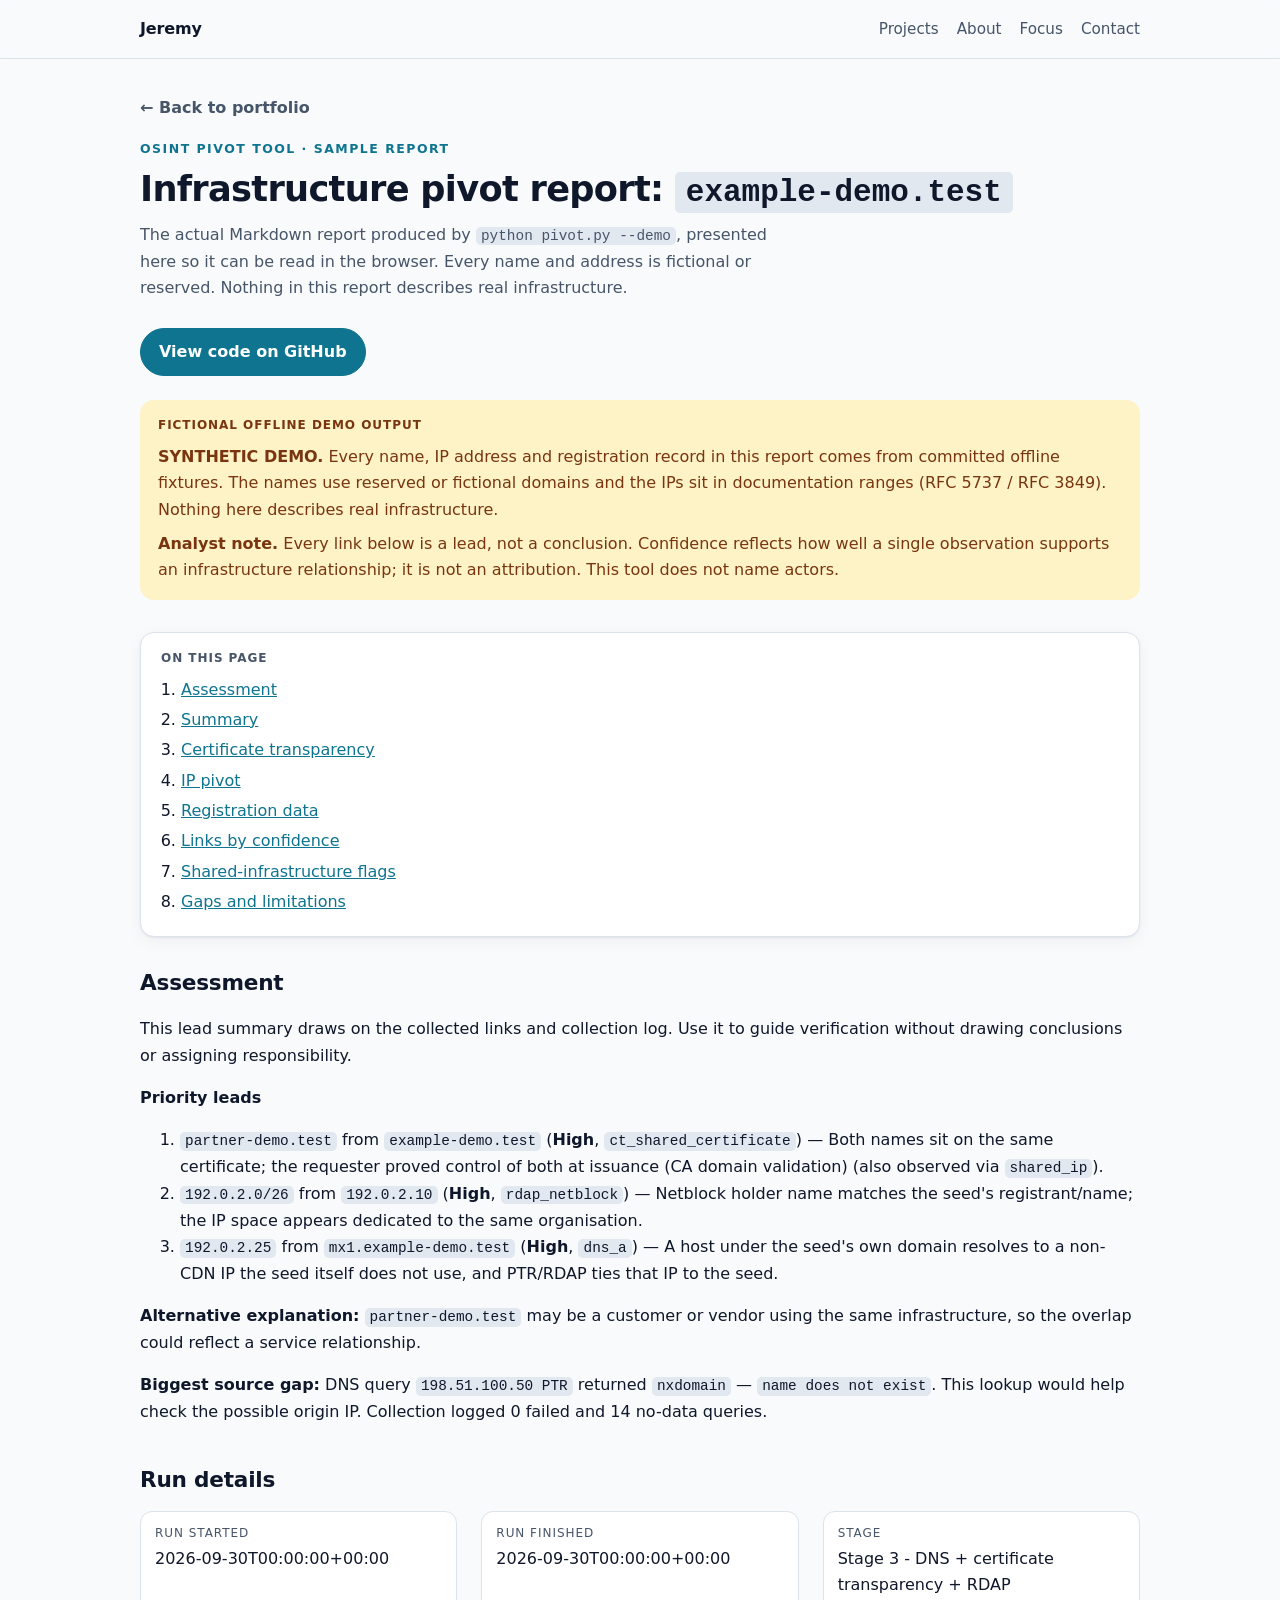
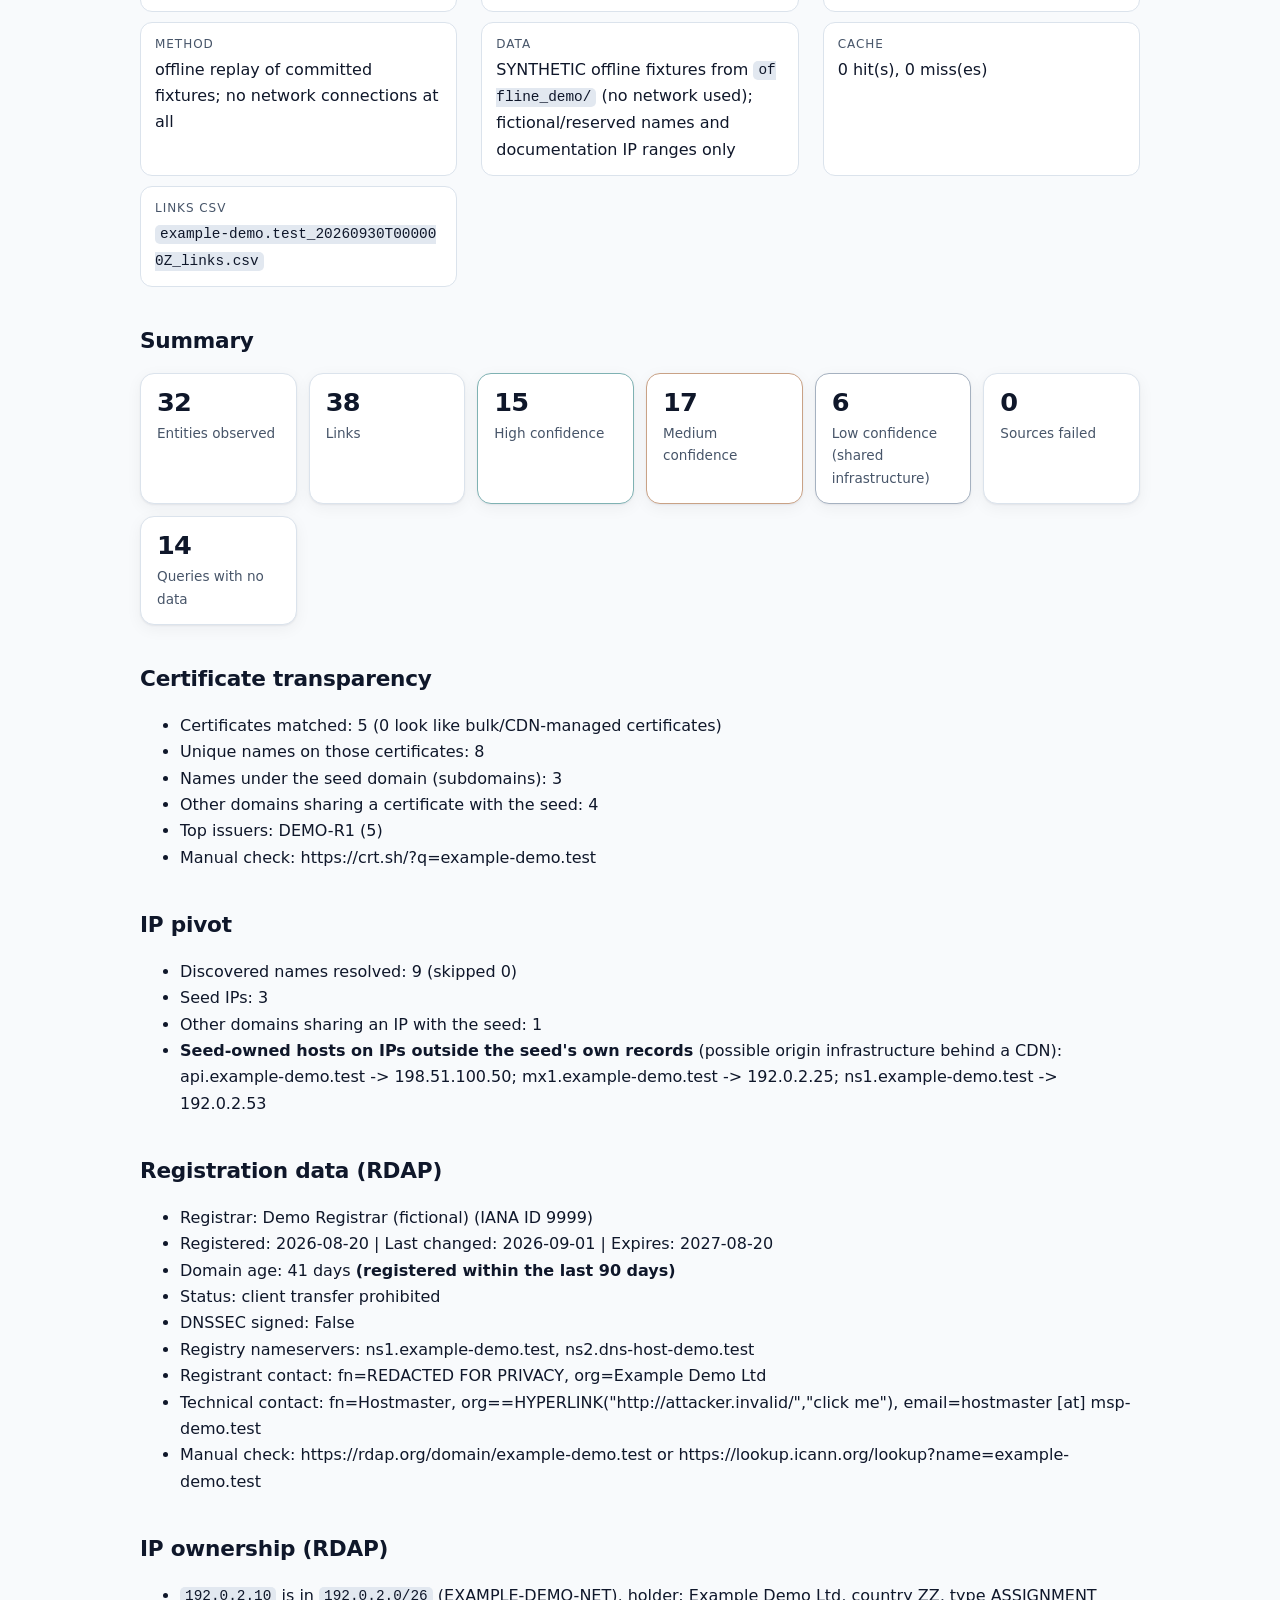
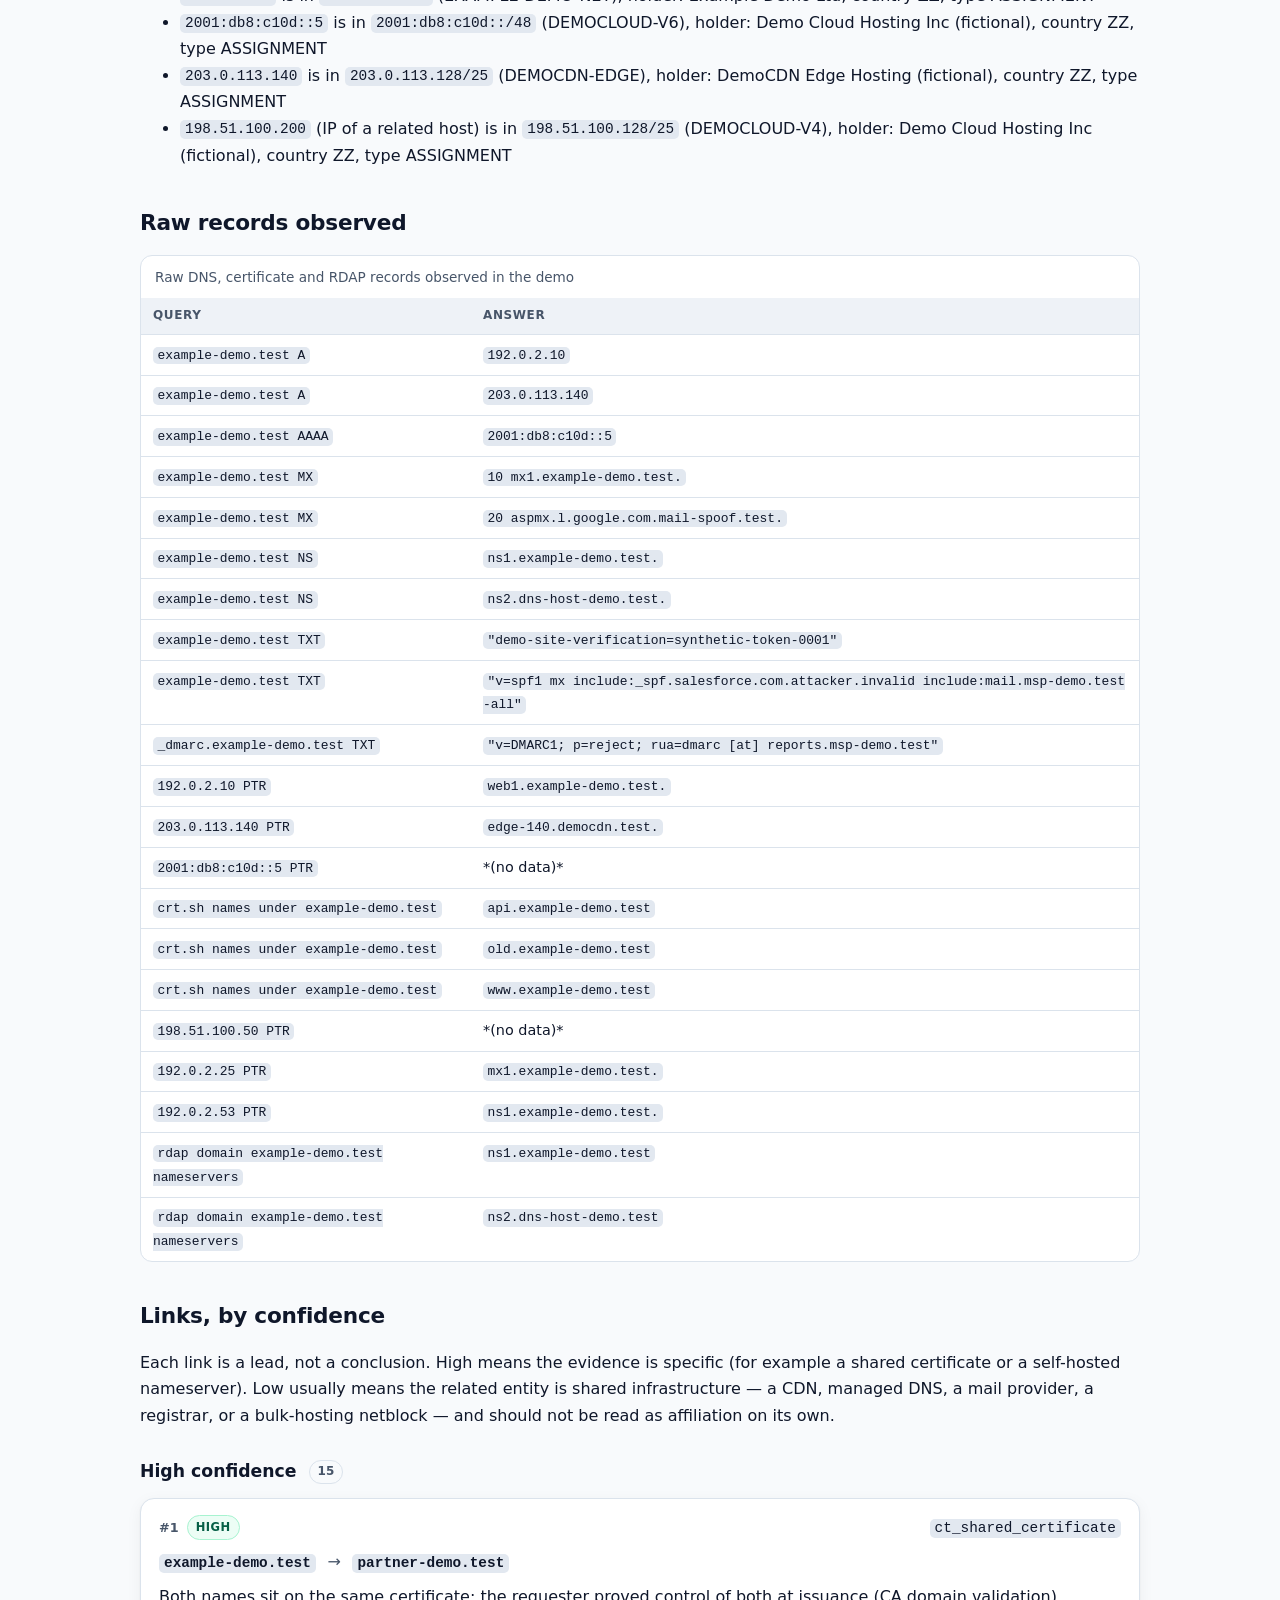
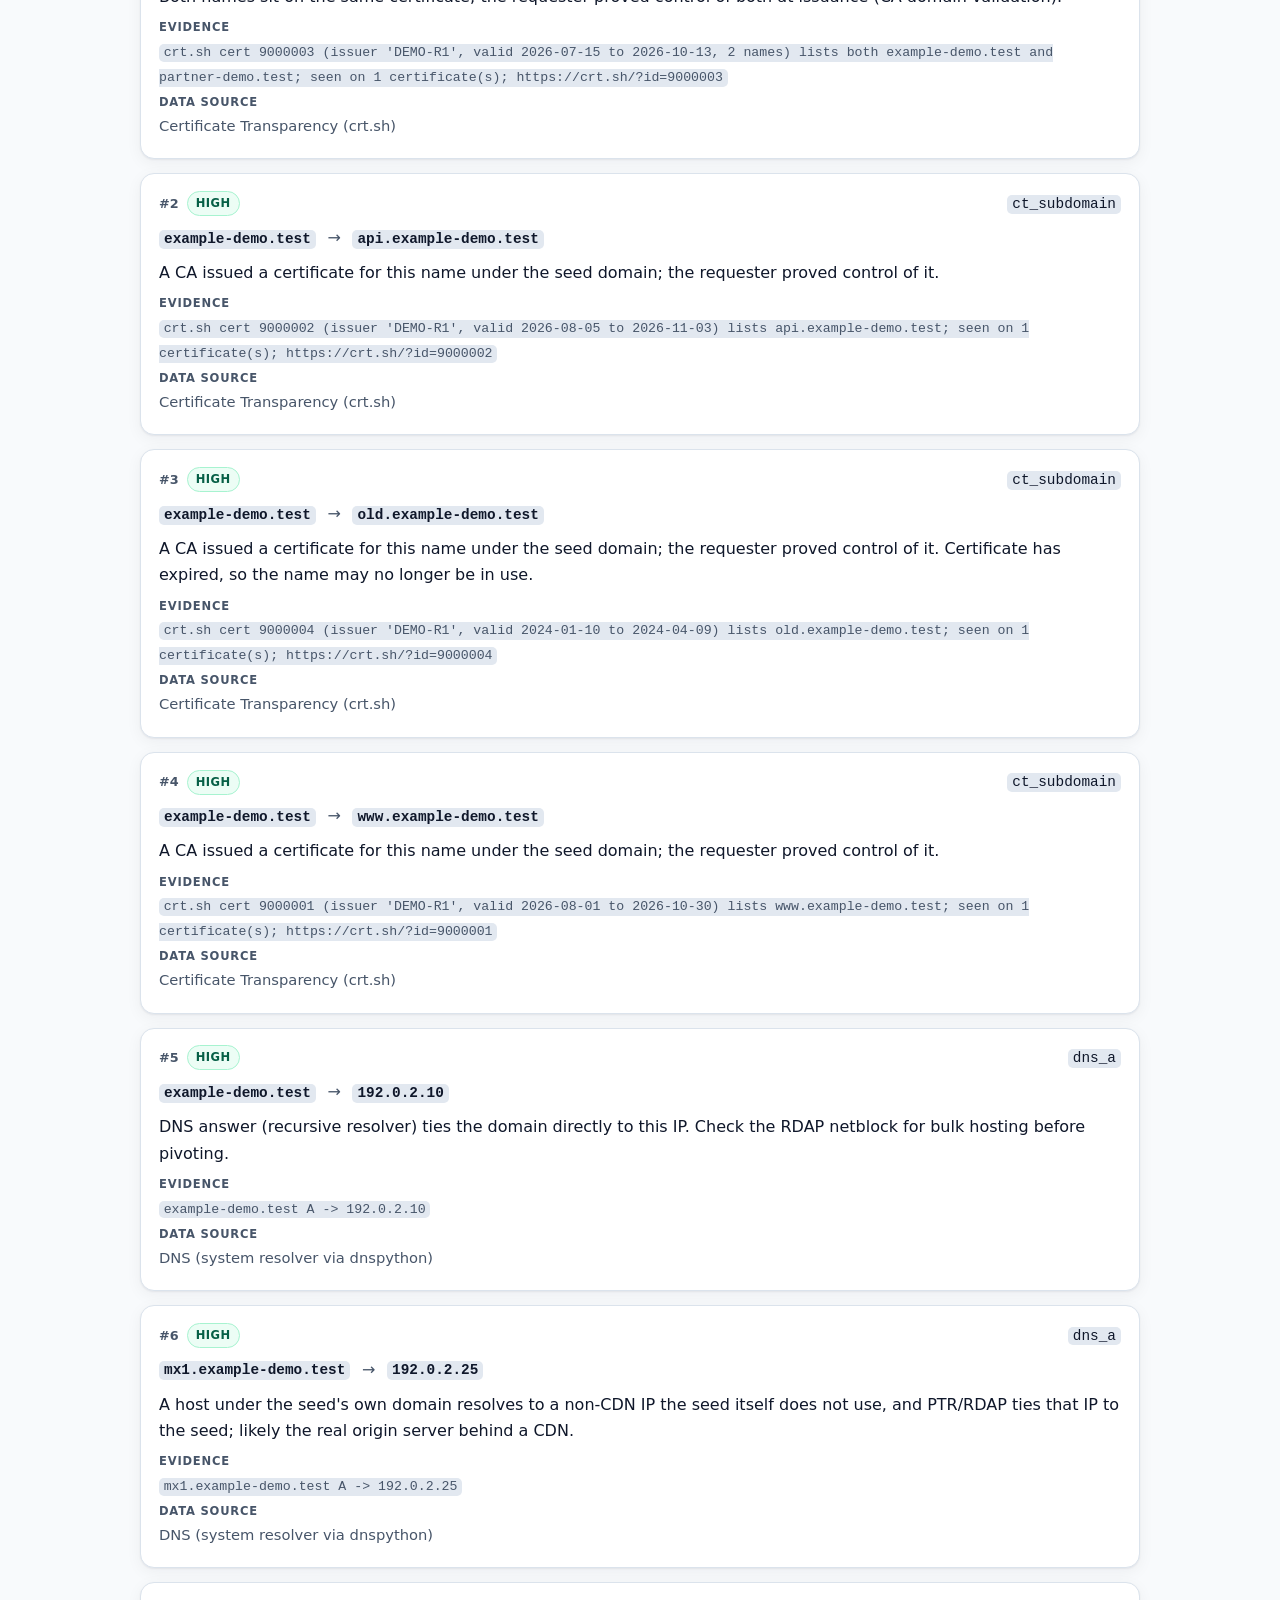
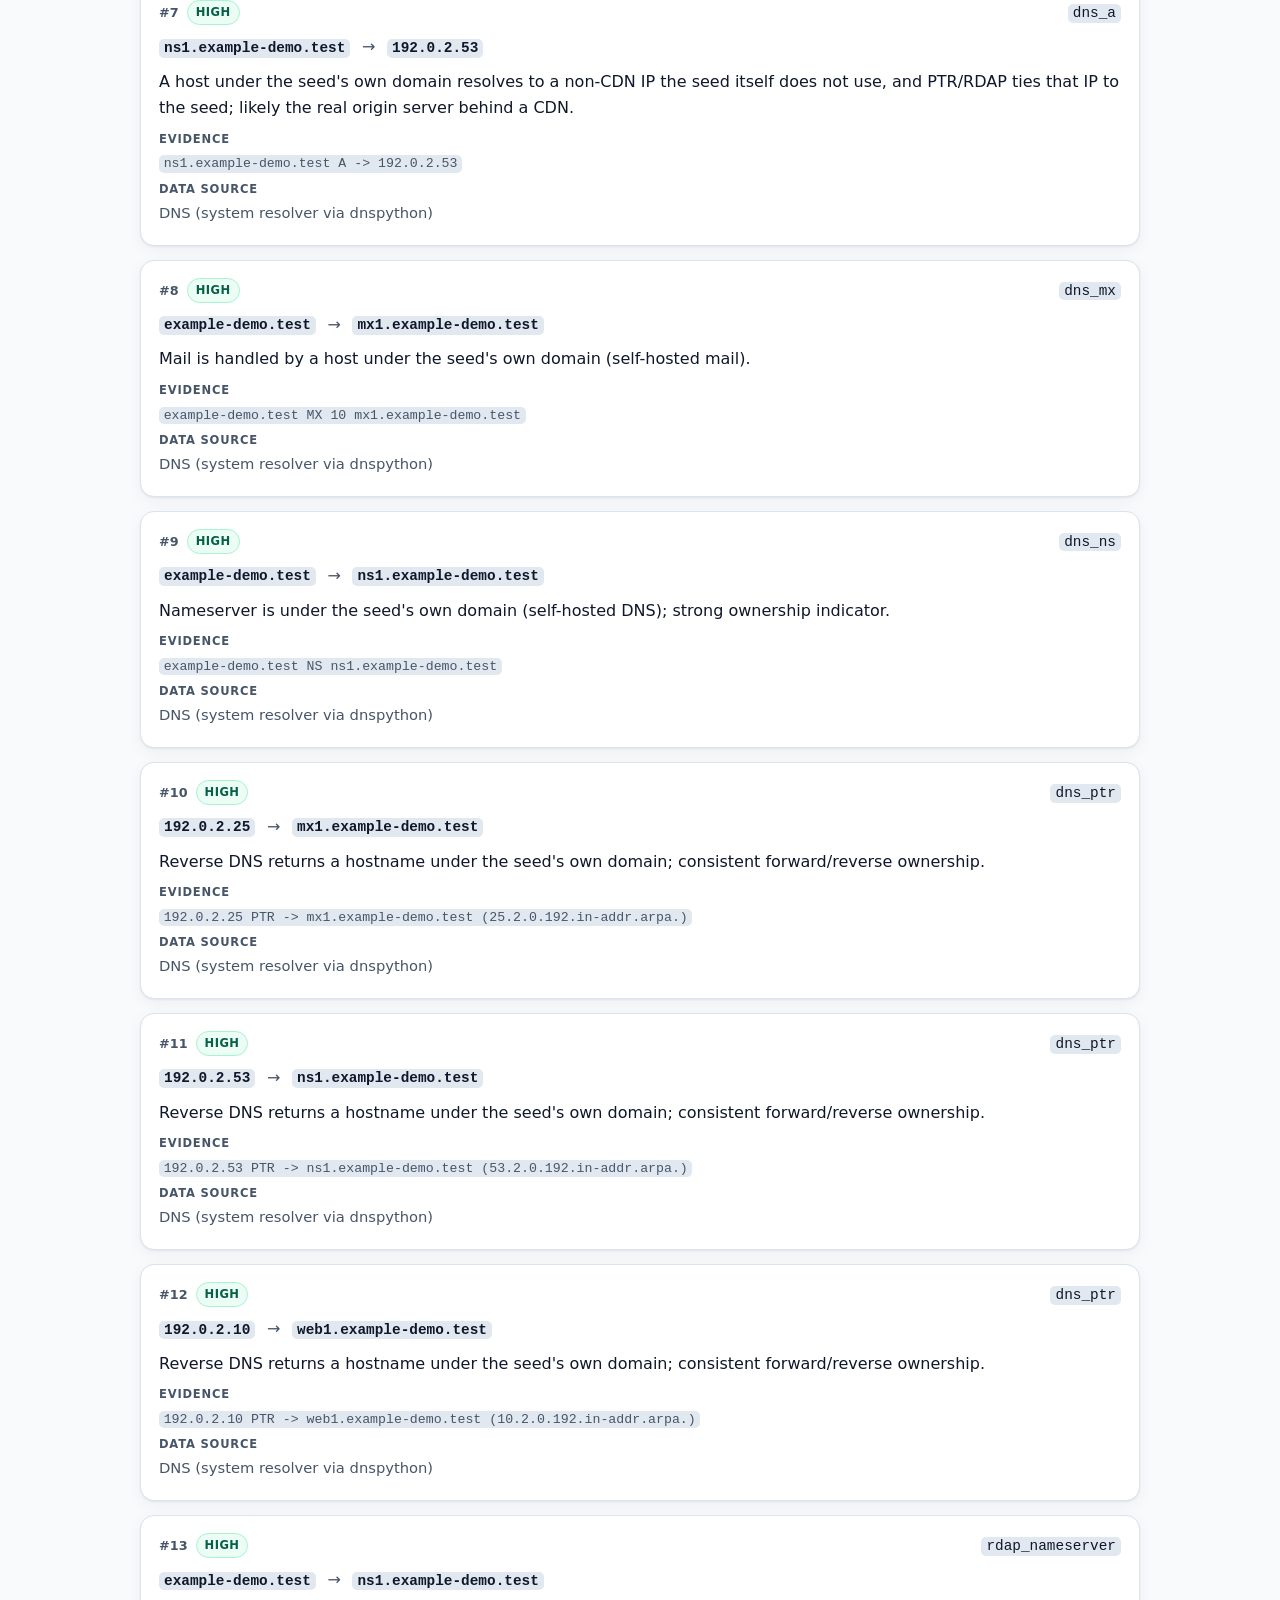
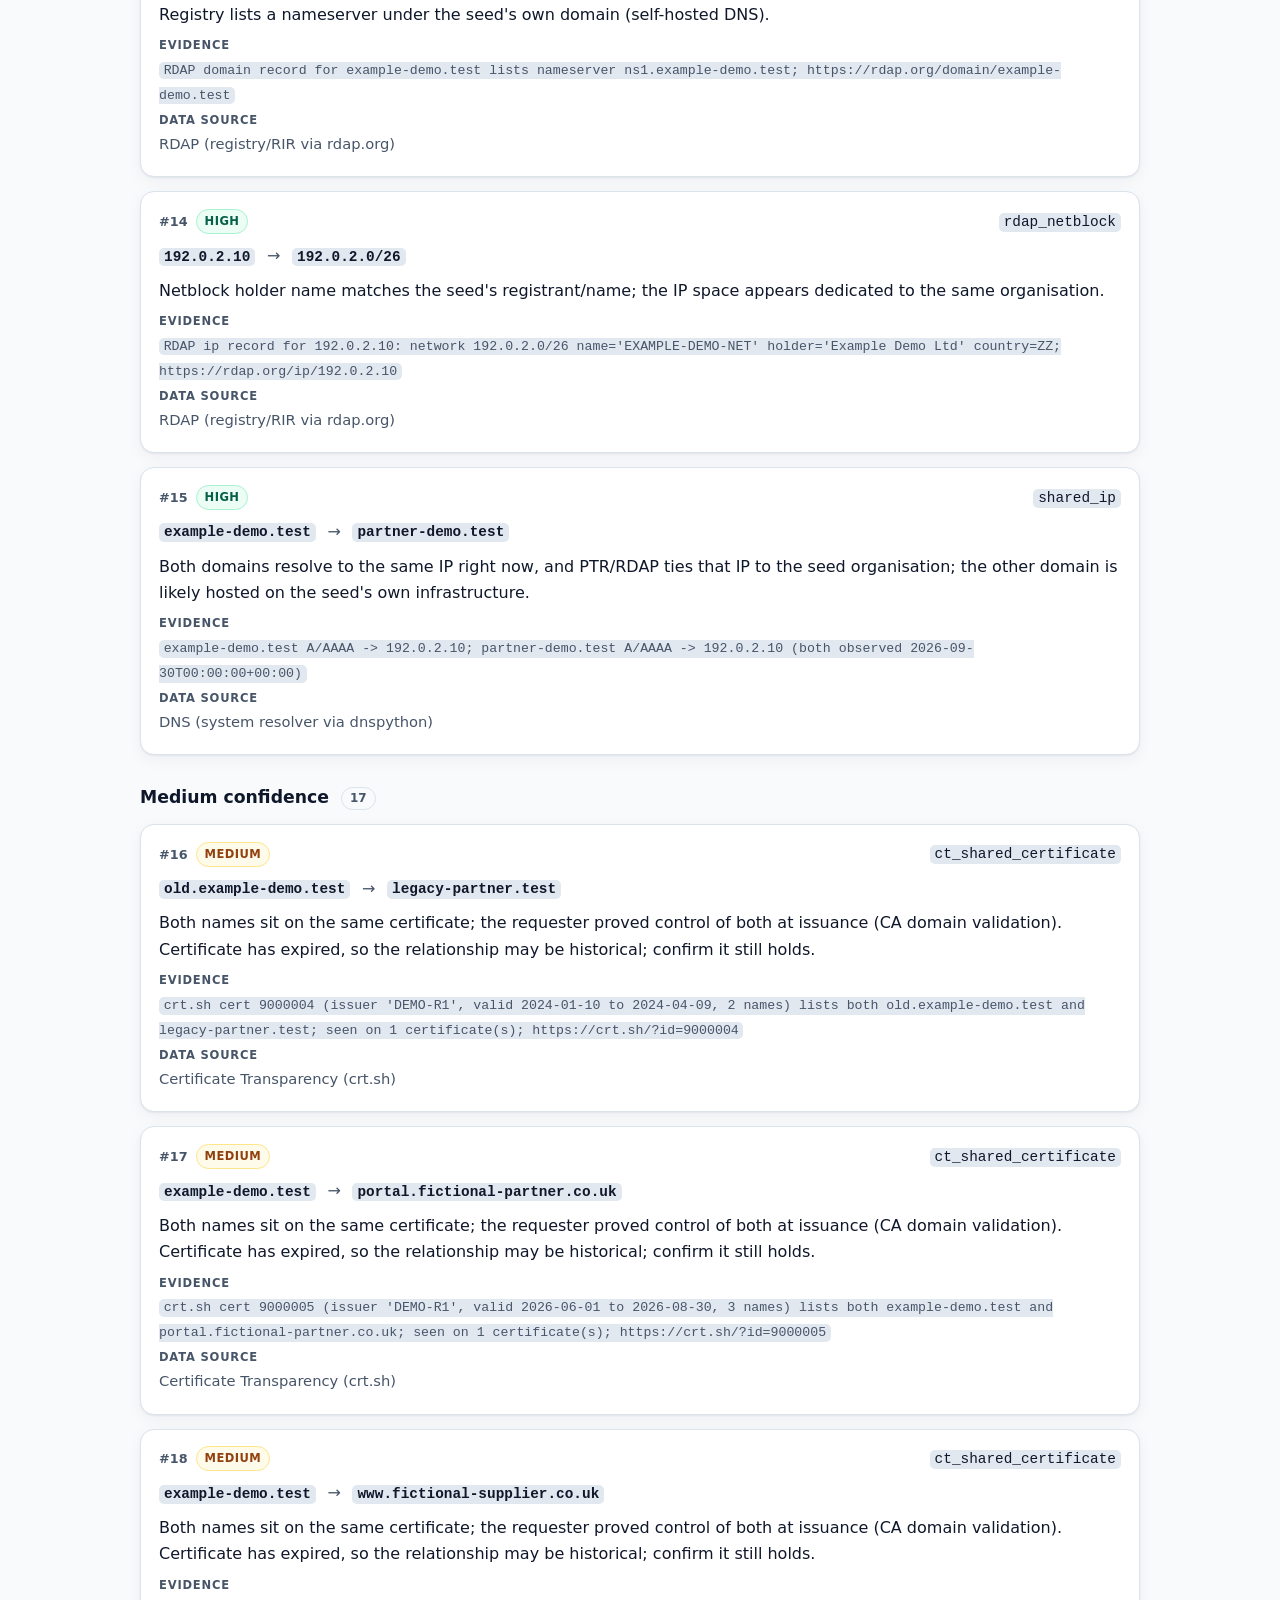
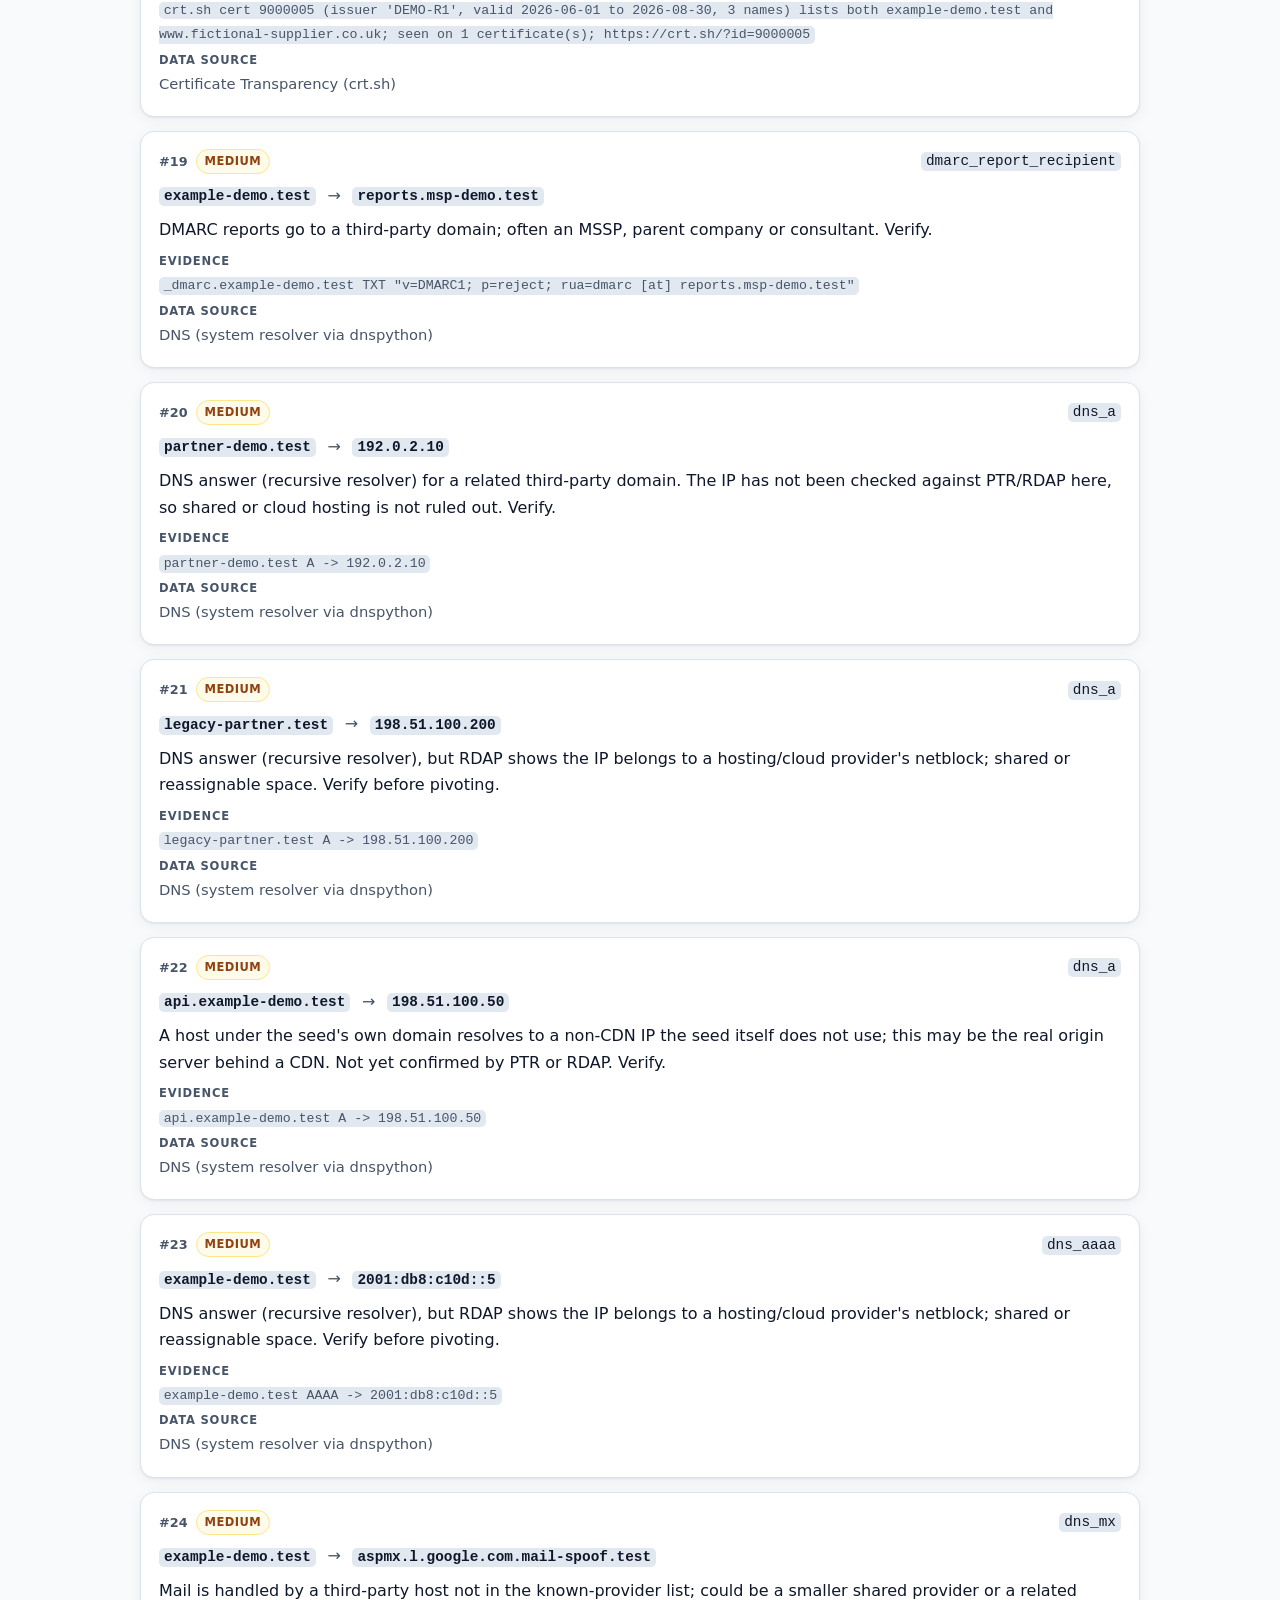
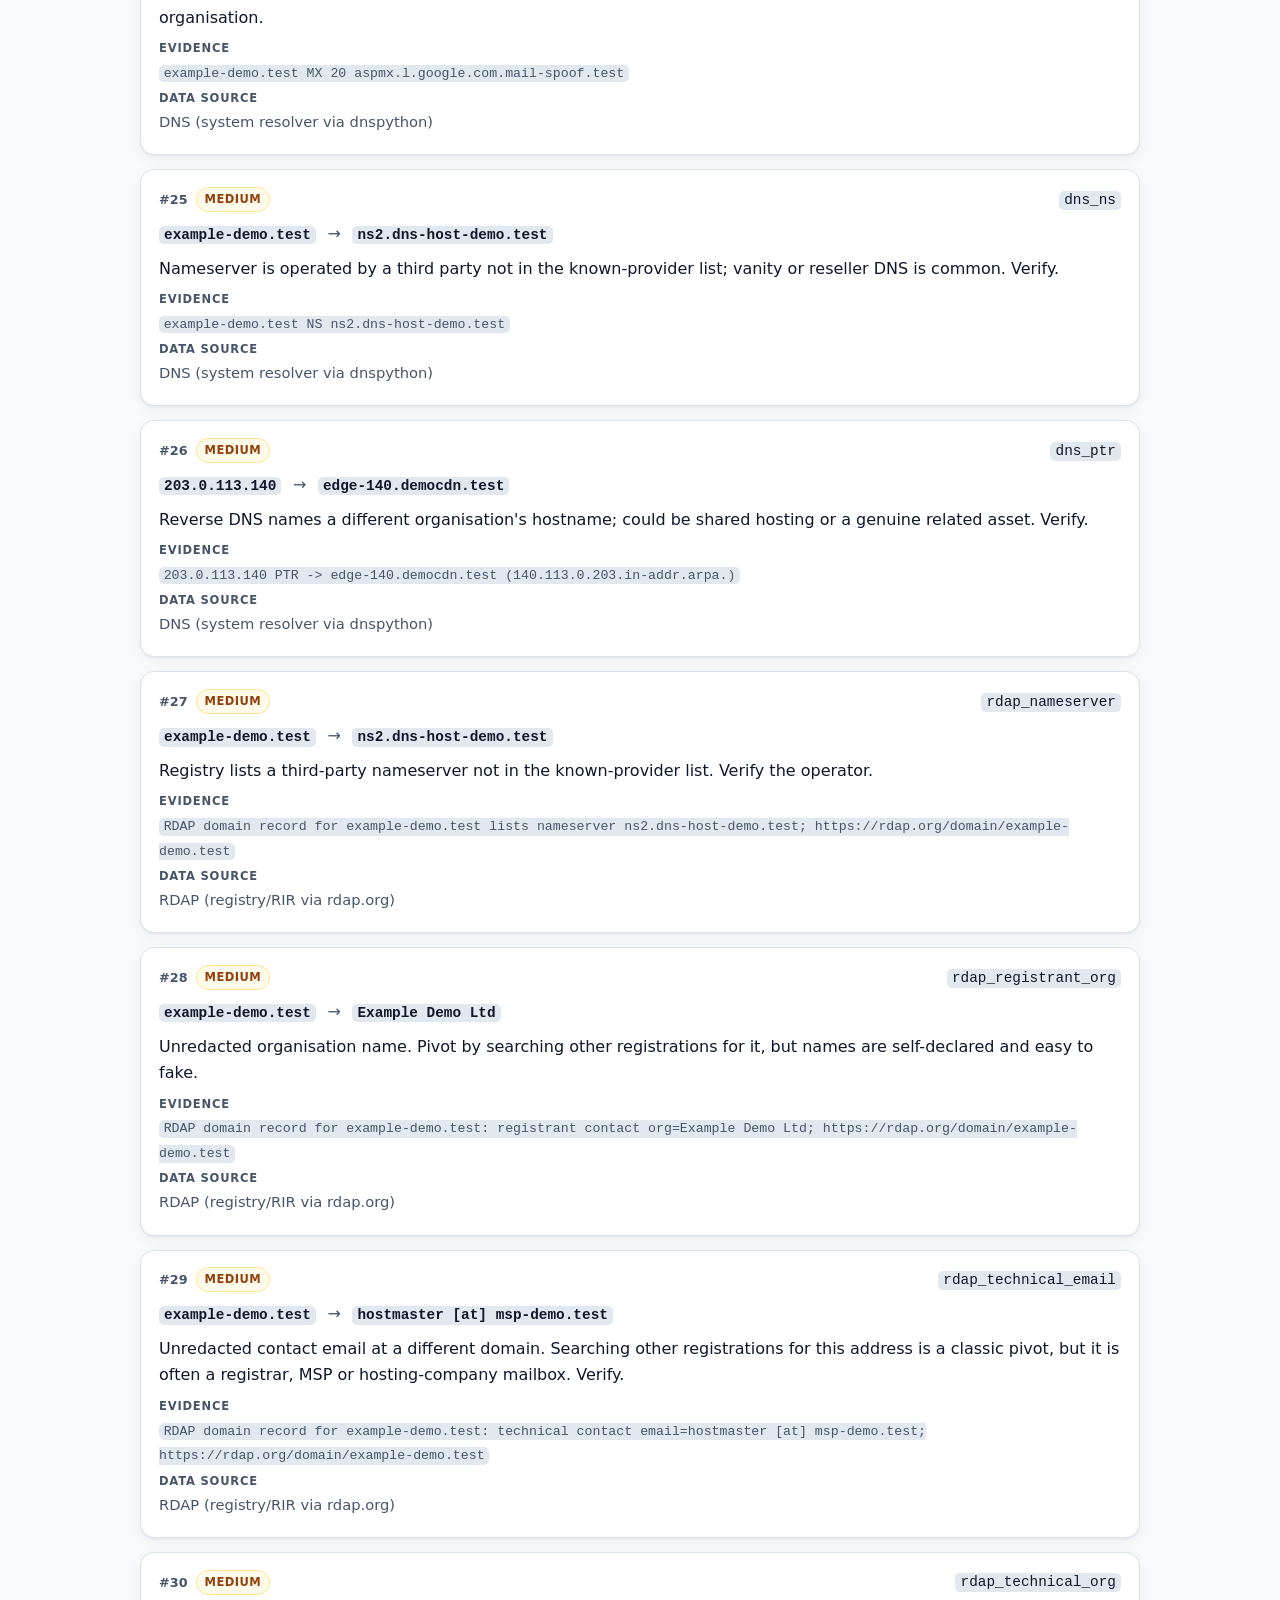
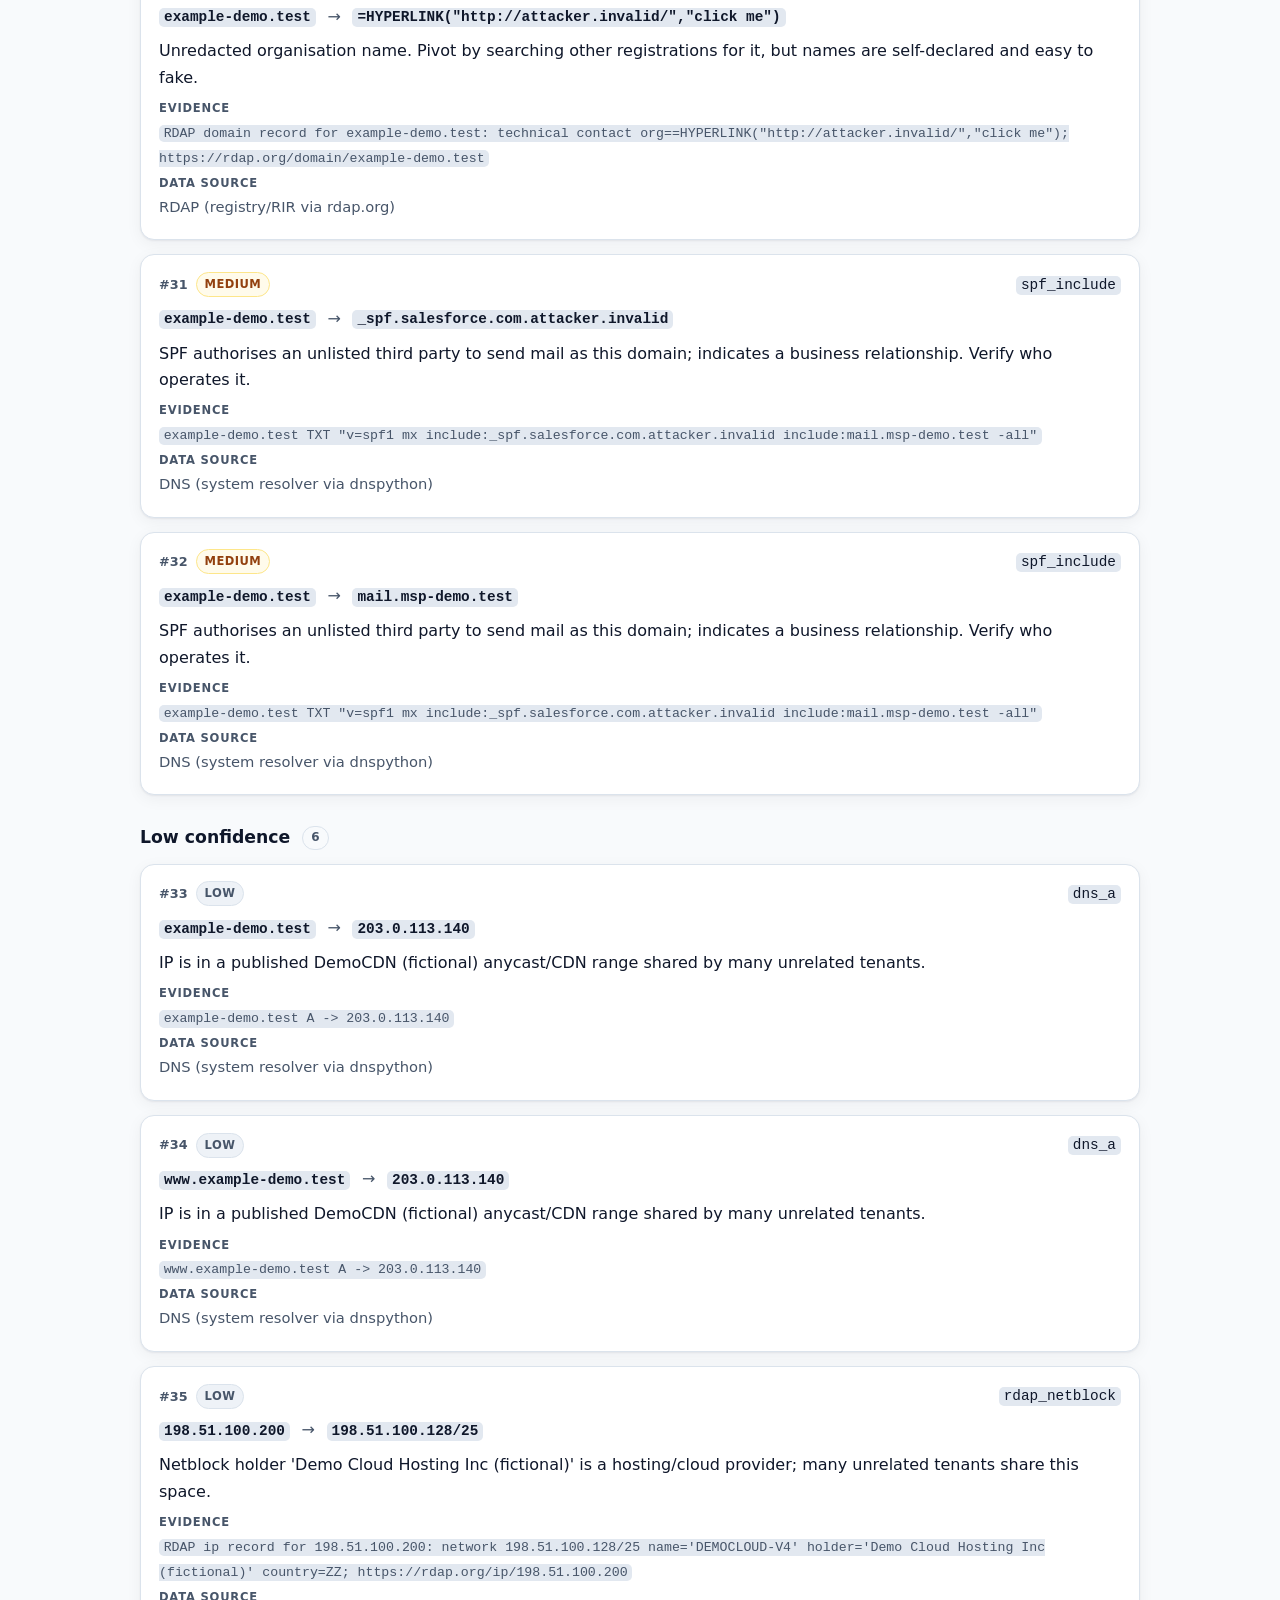
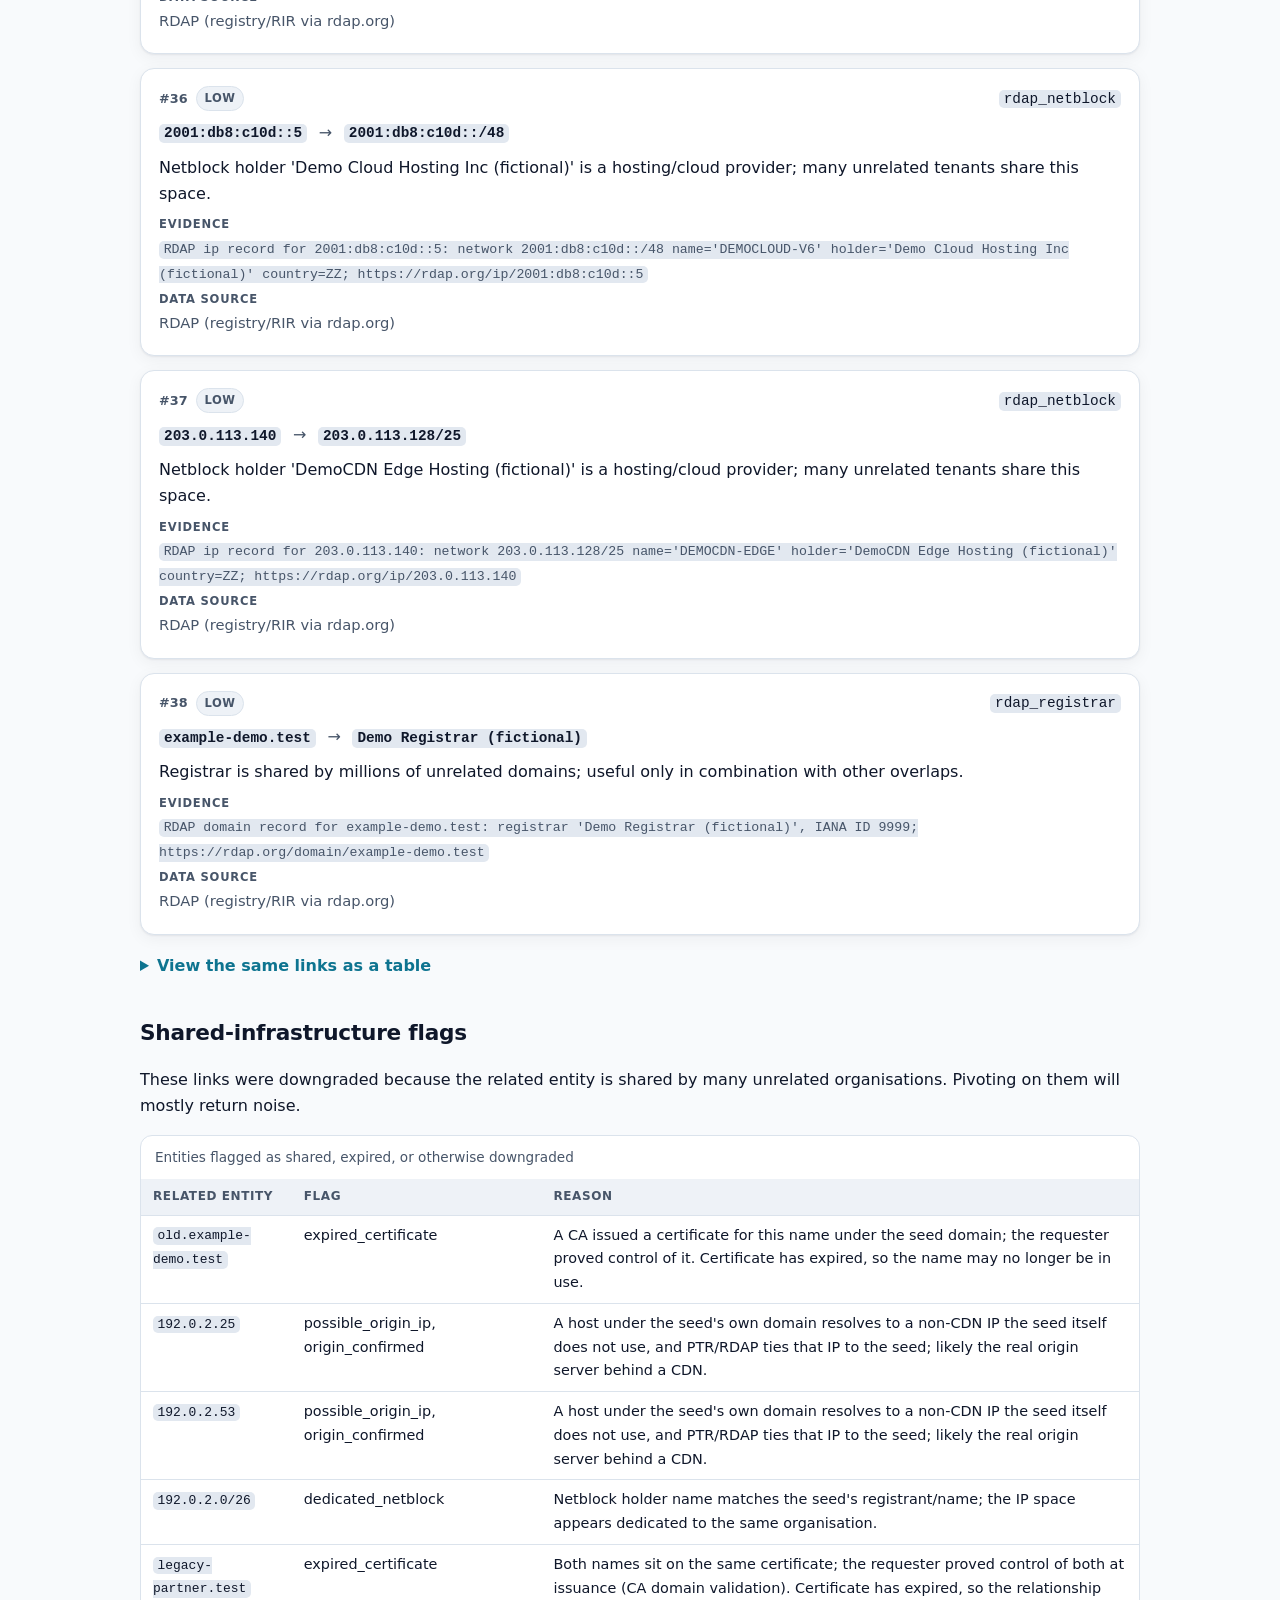
==== commit 6c5d3e1b: "Refresh the Pivot report and Brand Alert demo screenshot Rebuild the sample Pivot Tool report so it " ====
--- a/samples/pivot-tool-report.html
+++ b/samples/pivot-tool-report.html
@@ -4,7 +4,7 @@
 <meta charset="utf-8">
 <meta name="viewport" content="width=device-width, initial-scale=1">
 <title>OSINT Pivot Tool — fictional demo report | Jeremy</title>
-<meta name="description" content="Fictional offline demo report from the OSINT Pivot Tool, starting at example-demo.test. Shows evidence-rated links, confidence, and collection gaps. No live or real-world infrastructure.">
+<meta name="description" content="Fictional offline demo report from the OSINT Pivot Tool, starting at example-demo.test. Opens with an assessment of the links that matter most, an alternative explanation, and the biggest source gap, then the full evidence table. No live or real-world infrastructure.">
 <meta name="color-scheme" content="light dark">
 <meta name="robots" content="noindex">
 <link rel="stylesheet" href="../style.css">
@@ -34,10 +34,11 @@
   </header>
   <div class="wrap report-body">
     <aside class='banner' role='note'><p class='banner-label'>Fictional offline demo output</p><p><strong>SYNTHETIC DEMO.</strong> Every name, IP address and registration record in this report comes from committed offline fixtures. The names use reserved or fictional domains and the IPs sit in documentation ranges (RFC 5737 / RFC 3849). Nothing here describes real infrastructure.</p><p><strong>Analyst note.</strong> Every link below is a lead, not a conclusion. Confidence reflects how well a single observation supports an infrastructure relationship; it is not an attribution. This tool does not name actors.</p></aside>
-    
+
 <nav class="toc" aria-label="Report sections">
   <p>On this page</p>
   <ol>
+    <li><a href="#assessment">Assessment</a></li>
     <li><a href="#summary">Summary</a></li>
     <li><a href="#certificate-transparency">Certificate transparency</a></li>
     <li><a href="#ip-pivot">IP pivot</a></li>
@@ -48,7 +49,18 @@
   </ol>
 </nav>
 
-    
+<section id='assessment'>
+<h2>Assessment</h2>
+<p>This lead summary draws on the collected links and collection log. Use it to guide verification without drawing conclusions or assigning responsibility.</p>
+<p><strong>Priority leads</strong></p>
+<ol>
+<li><code>partner-demo.test</code> from <code>example-demo.test</code> (<strong>High</strong>, <code>ct_shared_certificate</code>) — Both names sit on the same certificate; the requester proved control of both at issuance (CA domain validation) (also observed via <code>shared_ip</code>).</li>
+<li><code>192.0.2.0/26</code> from <code>192.0.2.10</code> (<strong>High</strong>, <code>rdap_netblock</code>) — Netblock holder name matches the seed&#x27;s registrant/name; the IP space appears dedicated to the same organisation.</li>
+<li><code>192.0.2.25</code> from <code>mx1.example-demo.test</code> (<strong>High</strong>, <code>dns_a</code>) — A host under the seed&#x27;s own domain resolves to a non-CDN IP the seed itself does not use, and PTR/RDAP ties that IP to the seed.</li>
+</ol>
+<p><strong>Alternative explanation:</strong> <code>partner-demo.test</code> may be a customer or vendor using the same infrastructure, so the overlap could reflect a service relationship.</p>
+<p><strong>Biggest source gap:</strong> DNS query <code>198.51.100.50 PTR</code> returned <code>nxdomain</code> — <code>name does not exist</code>. This lookup would help check the possible origin IP. Collection logged 0 failed and 14 no-data queries.</p>
+</section>
 <section id='meta'>
 <h2>Run details</h2>
 <dl class='meta-list'>
